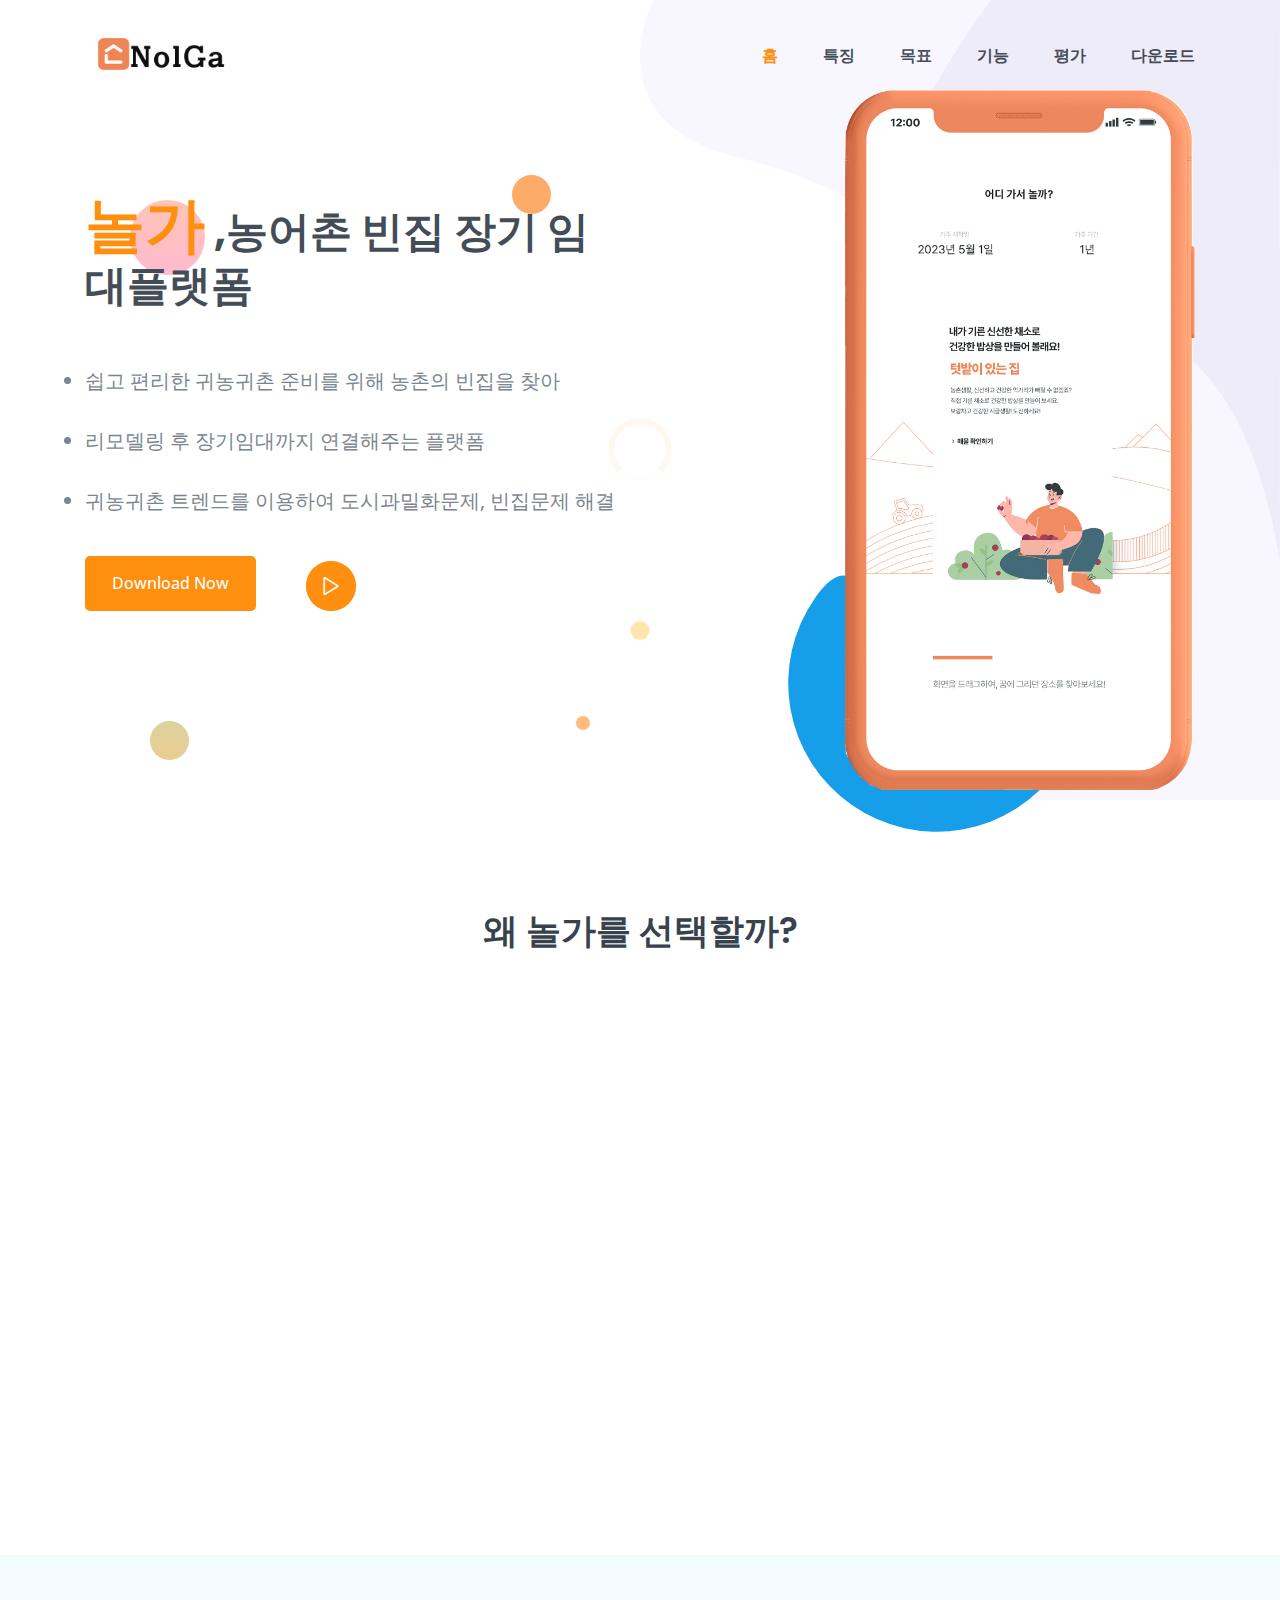
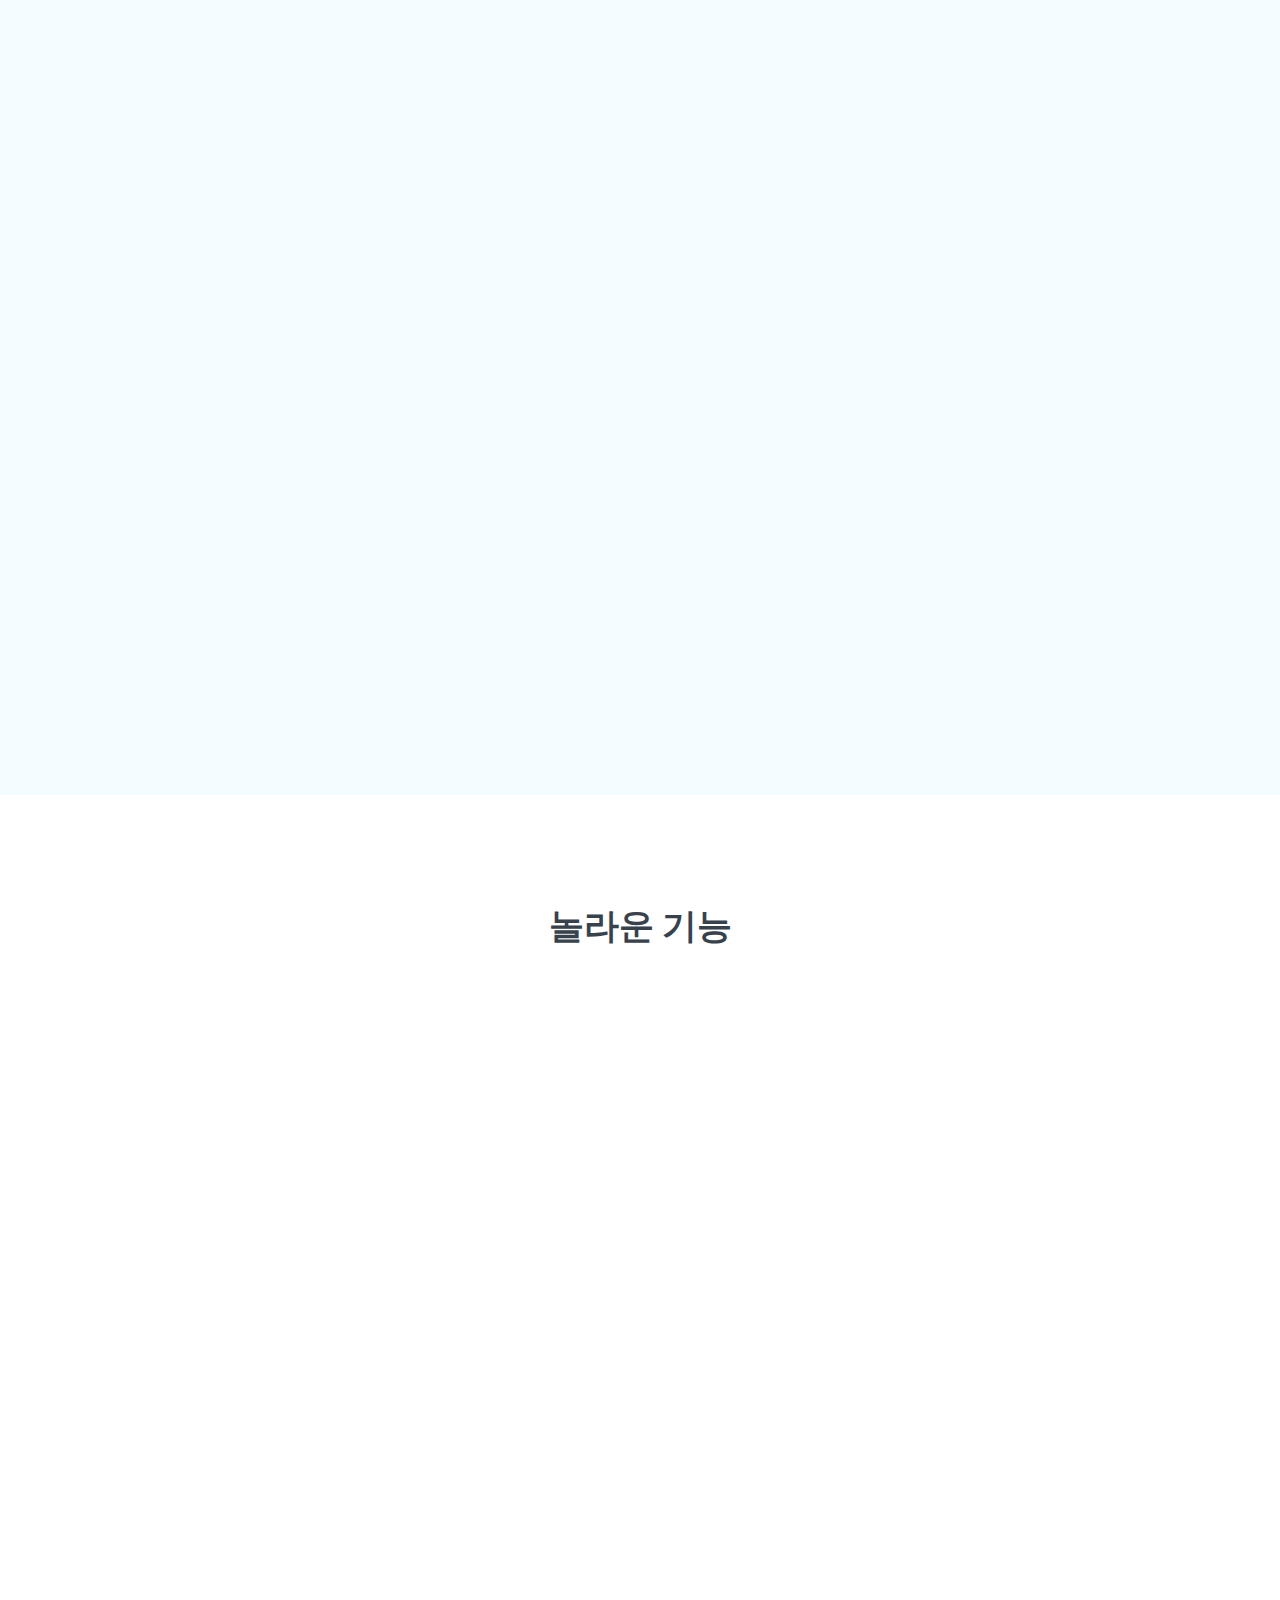
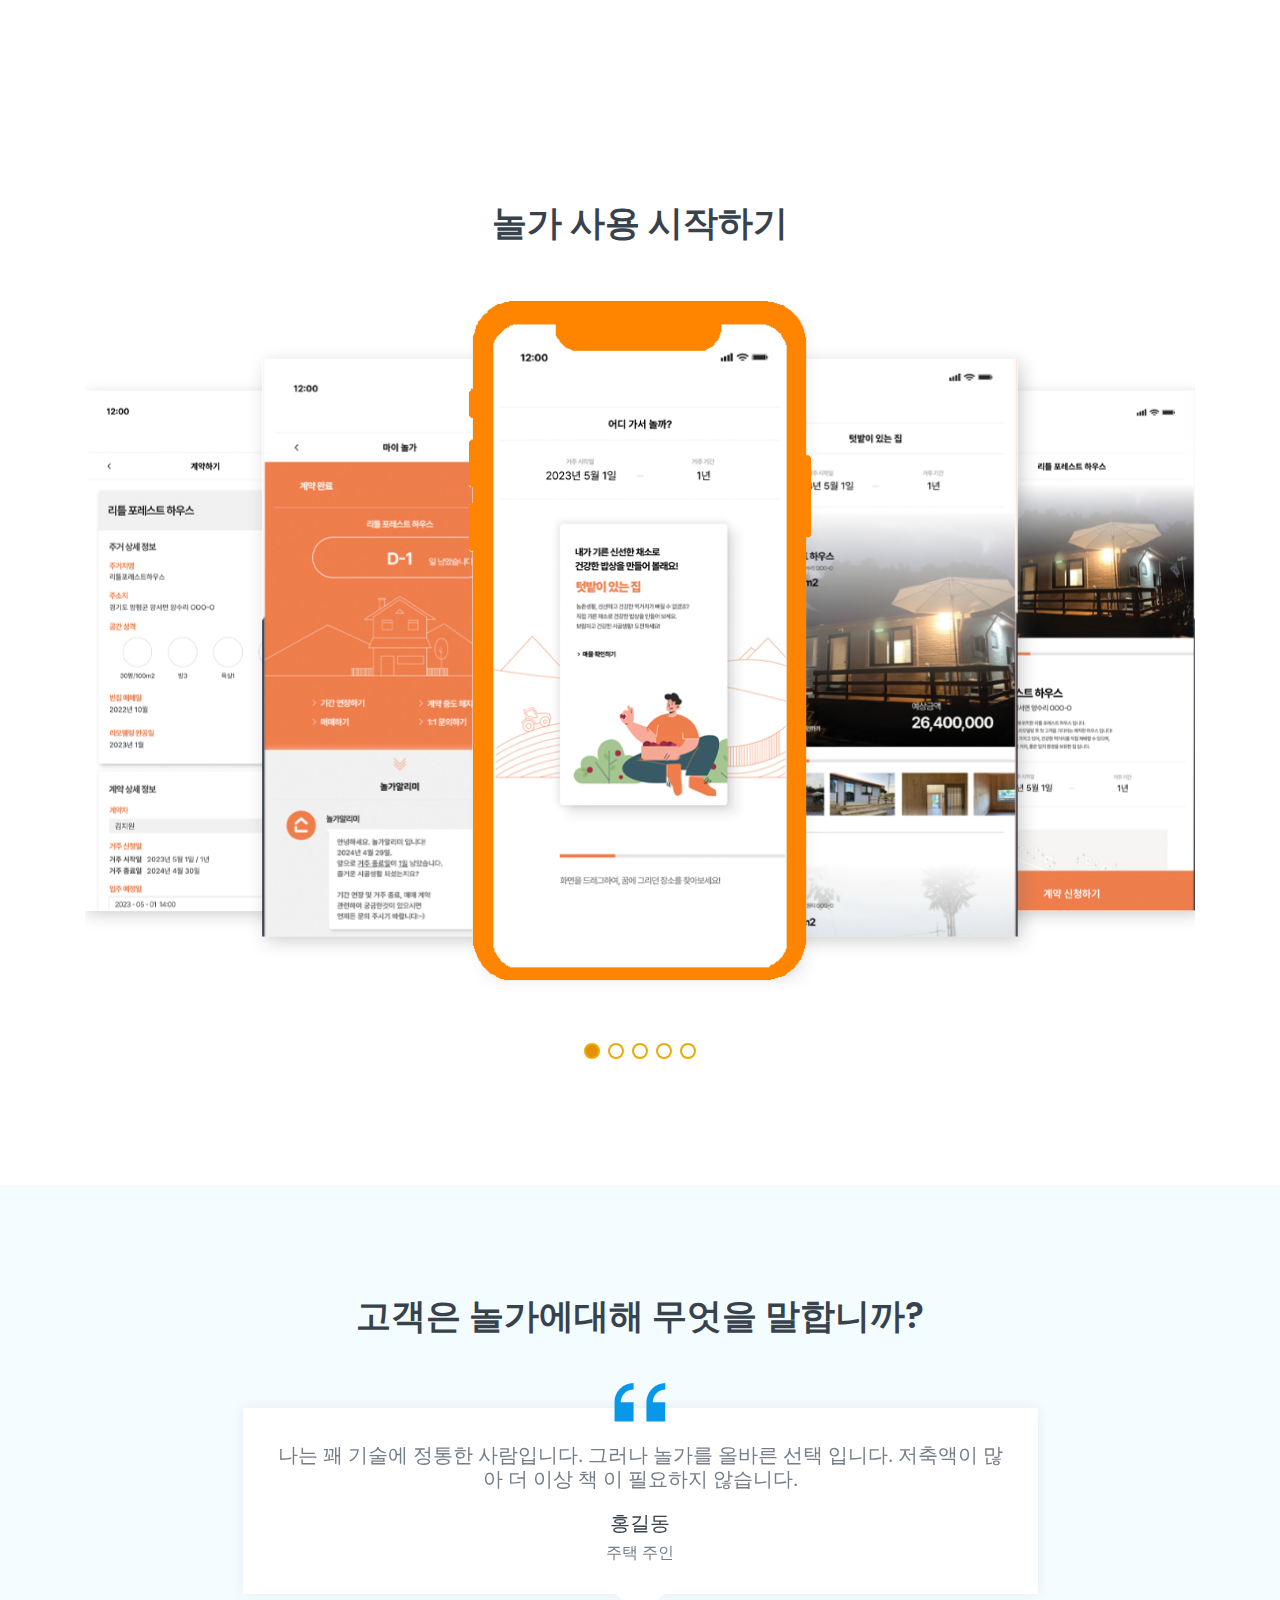
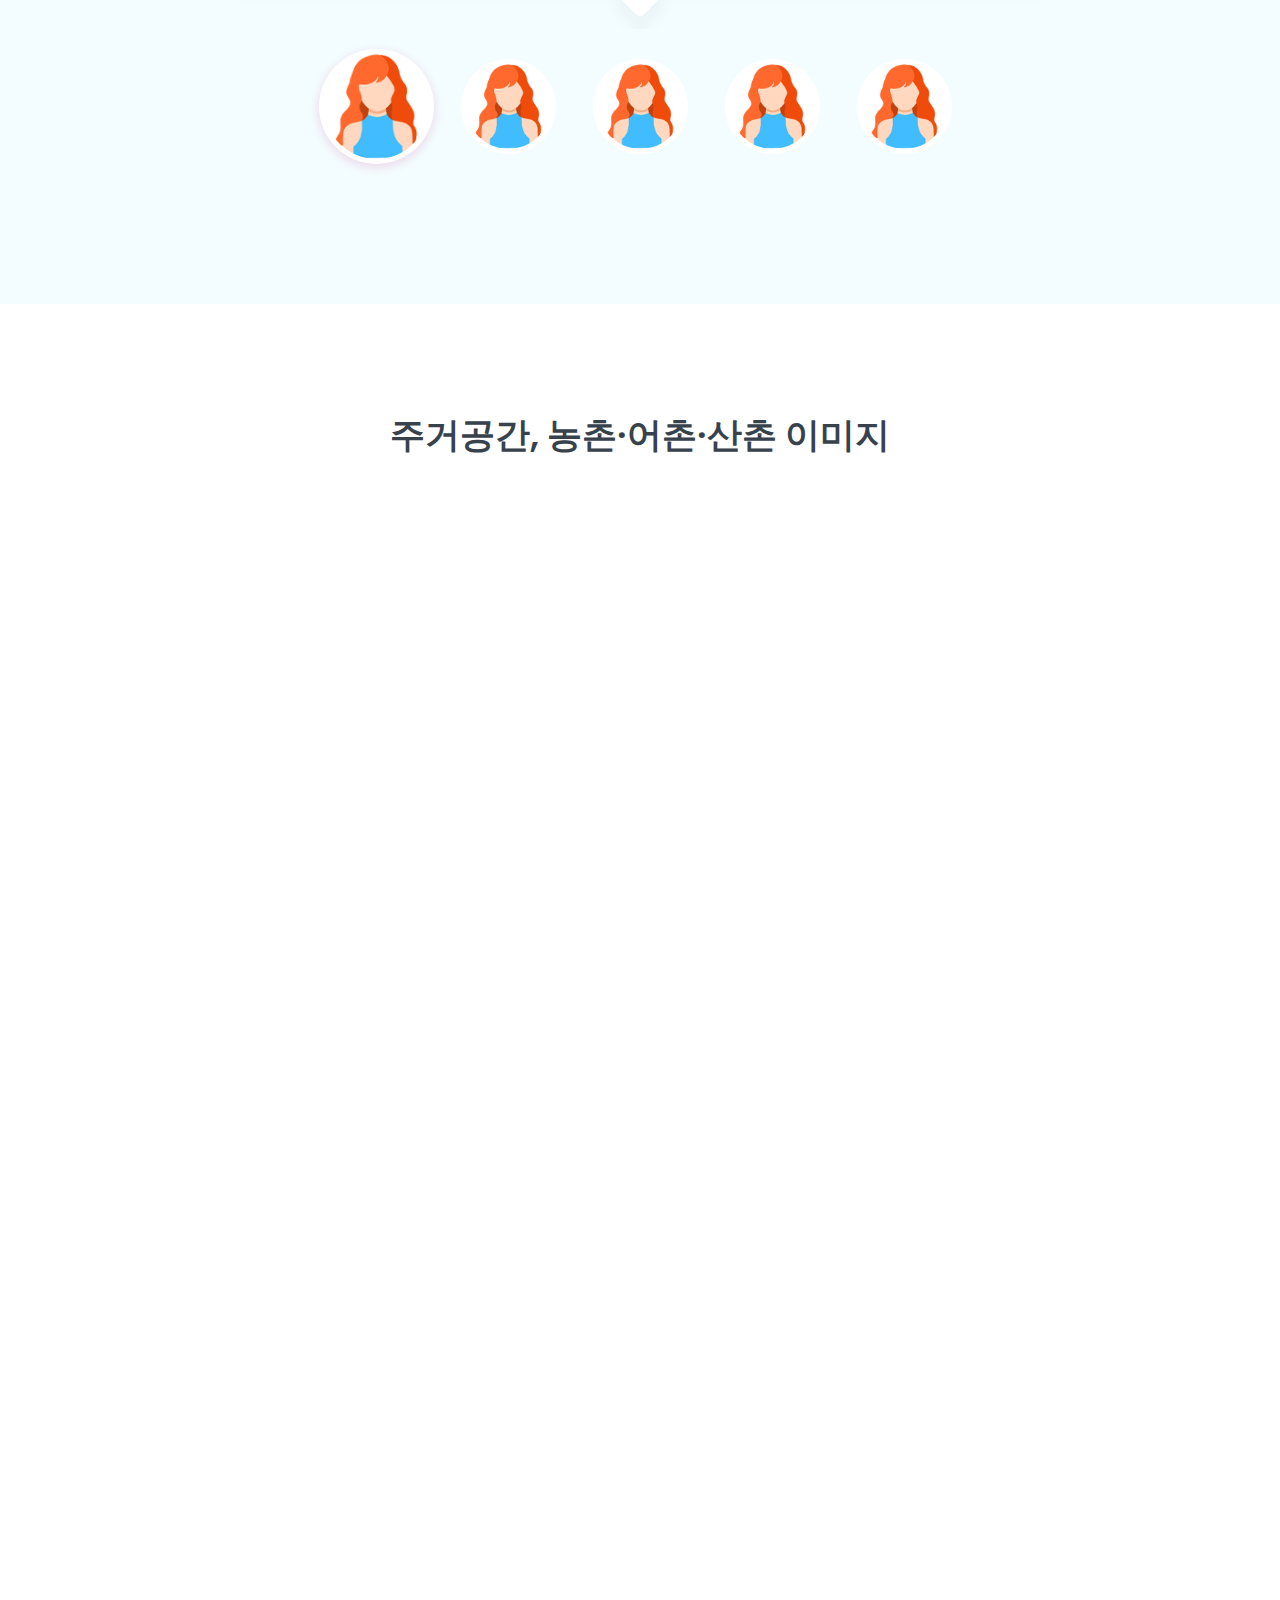
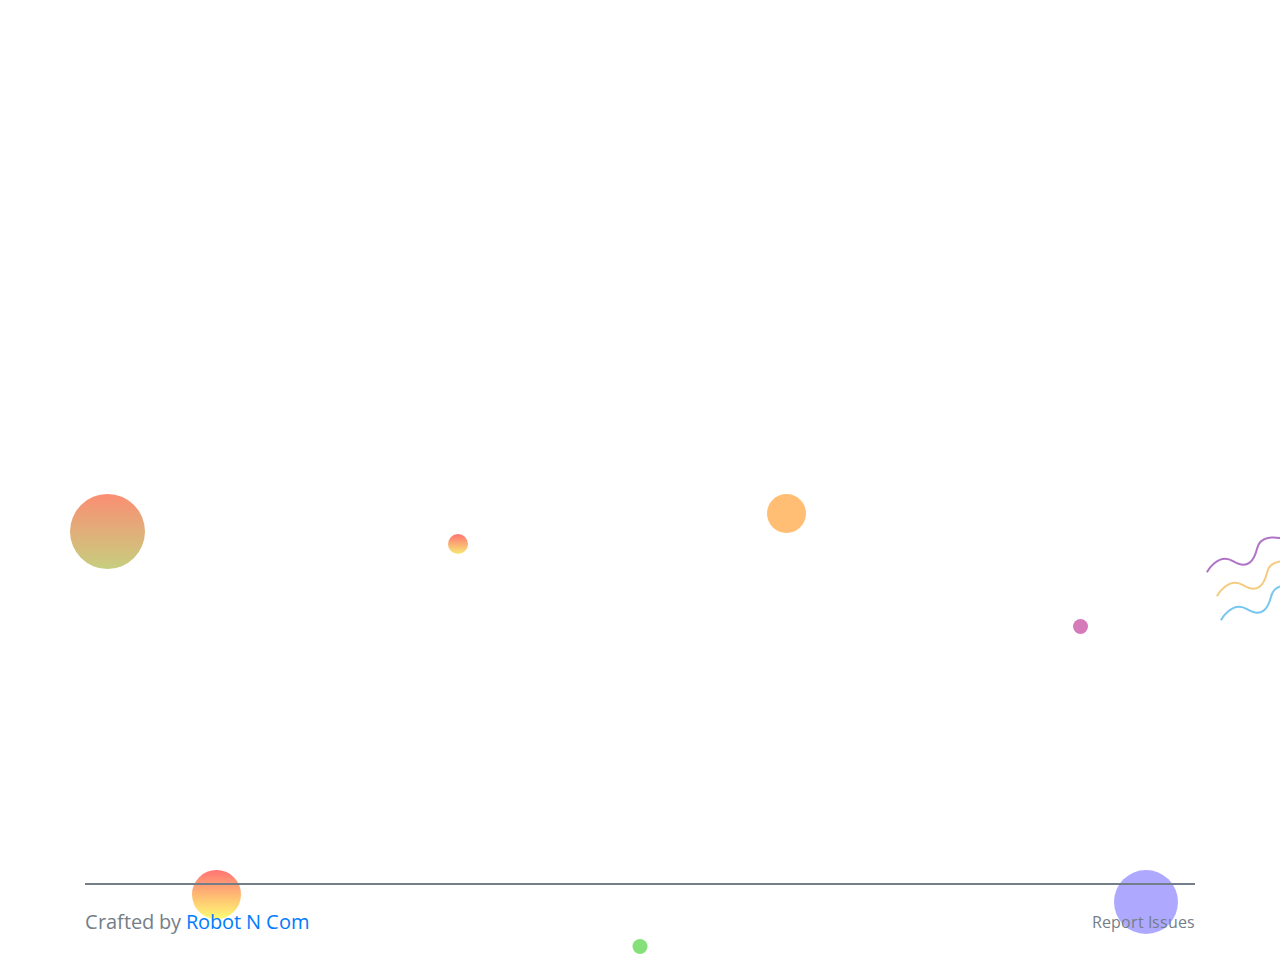
==== index.html @ ed555a13 "commit" ====
<!doctype html>
<html class="no-js" lang="en">

<head>
    <meta charset="utf-8">
    
    <!--====== Title ======-->
    <title>NOLGA</title>
    
    <meta name="description" content="">
    <meta name="viewport" content="width=device-width, initial-scale=1">

    <!--====== Favicon Icon ======-->
    <link rel="shortcut icon" href="assets/images/logo3.png" type="image/png">
        
    <!--====== Animate CSS ======-->
    <link rel="stylesheet" href="assets/css/animate.css">
        
    <!--====== Magnific Popup CSS ======-->
    <link rel="stylesheet" href="assets/css/magnific-popup.css">
        
    <!--====== Slick CSS ======-->
    <link rel="stylesheet" href="assets/css/slick.css">
        
    <!--====== Swiper CSS ======-->
    <link rel="stylesheet" href="assets/css/swiper.min.css">
        
    <!--====== lineicons CSS ======-->
    <link rel="stylesheet" href="assets/css/lineicons.css">
        
    <!--====== Bootstrap CSS ======-->
    <link rel="stylesheet" href="assets/css/bootstrap.min.css">
    
    <!--====== Default CSS ======-->
    <link rel="stylesheet" href="assets/css/default.css">
    
    <!--====== Style CSS ======-->
    <link rel="stylesheet" href="assets/css/style.css">
    
</head>

<body>
    <!--[if IE]>
    <p class="browserupgrade">You are using an <strong>outdated</strong> browser. Please <a href="https://browsehappy.com/">upgrade your browser</a> to improve your experience and security.</p>
  <![endif]-->
    
    <!--====== PRELOADER PART START ======-->

    <div class="preloader">
        <div class="loader">
            <div class="ytp-spinner">
                <div class="ytp-spinner-container">
                    <div class="ytp-spinner-rotator">
                        <div class="ytp-spinner-left">
                            <div class="ytp-spinner-circle"></div>
                        </div>
                        <div class="ytp-spinner-right">
                            <div class="ytp-spinner-circle"></div>
                        </div>
                    </div>
                </div>
            </div>
        </div>
    </div>

    <!--====== PRELOADER PART ENDS ======-->
    
    <!--====== HEADER PART START ======-->

    <header class="header-area">
        <div class="navbar-area">
            <div class="container">
                <div class="row">
                    <div class="col-lg-12">
                        <nav class="navbar navbar-expand-lg">
                            <a class="navbar-brand" href="index.html">
                                <img src="assets/images/logo1.png" alt="Logo">
                            </a>
                            <button class="navbar-toggler" type="button" data-toggle="collapse" data-target="#navbarSupportedContent" aria-controls="navbarSupportedContent" aria-expanded="false" aria-label="Toggle navigation">
                                <span class="toggler-icon"></span>
                                <span class="toggler-icon"></span>
                                <span class="toggler-icon"></span>
                            </button>

                            <div class="collapse navbar-collapse sub-menu-bar" id="navbarSupportedContent">
                                <ul id="nav" class="navbar-nav ml-auto">
                                    <li class="nav-item active">
                                        <a class="page-scroll" href="#home">홈</a>
                                    </li>
                                    <li class="nav-item">
                                        <a class="page-scroll" href="#why">특징</a>
                                    </li>
                                    <li class="nav-item">
                                        <a class="page-scroll" href="#about">목표</a>
                                    </li>
                                    <li class="nav-item">
                                        <a class="page-scroll" href="#features">기능</a>
                                    </li>                
                                    <li class="nav-item">
                                        <a class="page-scroll" href="#testimonial">평가</a>
                                    </li>
                                    <li class="nav-item">
                                        <a class="page-scroll" href="#download">다운로드</a>
                                    </li>
                                </ul>
                            </div> <!-- navbar collapse -->
                        </nav> <!-- navbar -->
                    </div>
                </div> <!-- row -->
            </div> <!-- container -->
        </div> <!-- navbar area -->

        <div id="home" class="header-hero bg_cover d-lg-flex align-items-center">
            
            <div class="shape shape-1"></div>
            <div class="shape shape-2"></div>
            <div class="shape shape-3"></div>
            <div class="shape shape-4"></div>
            <div class="shape shape-5"></div>
            <div class="shape shape-6"></div>
            
            <div class="container">
                <div class="row align-items-center justify-content-center justify-content-lg-between">
                    <div class="col-lg-6 col-md-10">
                        <div class="header-hero-content">
                            <h3 class="header-title wow fadeInLeftBig" data-wow-duration="1.3s" data-wow-delay="0.2s"><span>놀가</span> ,농어촌 빈집 장기 임대플랫폼</h3>
                            <br>
                            <p class="text wow fadeInLeftBig" data-wow-duration="1.3s" data-wow-delay="0.6s">
                                <li class="text wow fadeInLeftBig" data-wow-duration="1.3s" data-wow-delay="0.6s">쉽고 편리한 귀농귀촌 준비를 위해 농촌의 빈집을 찾아</li>
                                <li class="text wow fadeInLeftBig" data-wow-duration="1.3s" data-wow-delay="0.6s">리모델링 후 장기임대까지 연결해주는 플랫폼</li>
                                <li class="text wow fadeInLeftBig" data-wow-duration="1.3s" data-wow-delay="0.6s">귀농귀촌 트렌드를 이용하여 도시과밀화문제, 빈집문제 해결</li>
                            </p>
                            <ul class="d-flex">
                                <li><a href="#download" class="main-btn wow fadeInLeftBig" data-wow-duration="1.3s" data-wow-delay="0.8s">Download Now</a></li>
                                <li><a href="https://www.youtube.com/watch?v=-AwTCcoFh-Y" class="header-video video-popup wow fadeInLeftBig" data-wow-duration="1.3s" data-wow-delay="1.2s"><i class="lni lni-play"></i></a></li>
                            </ul>
                        </div> <!-- header hero content -->
                    </div>
                    <div class="col-lg-4 col-md-6 col-sm-6 col-10">
                        <div class="header-image">
                            <img src="assets/images/header-app1.png" alt="app" class="image wow fadeInRightBig" data-wow-duration="1.3s" data-wow-delay="0.5s">
                            <div class="image-shape wow fadeInRightBig" data-wow-duration="1.3s" data-wow-delay="0.8s">
                                <img src="assets/images/image-shape.svg" alt="shape">
                            </div>
                        </div> <!-- header image -->
                    </div>
                </div> <!-- row -->
            </div> <!-- container -->
            <div class="header-shape-1 d-none d-md-block"></div> <!-- header shape -->
            <div class="header-shape-2">
                <img src="assets/images/header-shape-2.svg" alt="shape">
            </div> <!-- header shape -->
        </div> <!-- header hero -->
    </header>

    <!--====== HEADER PART ENDS ======-->
    
    <!--====== SERVICES PART START ======-->
    
    <section id="why" class="services-area pt-110 pb-120">
        <div class="container">
            <div class="row justify-content-center">
                <div class="col-lg-7">
                    <div class="section-title text-center pb-25">
                        <h3 class="title">왜 놀가를 선택할까?</h3>
                    </div> <!-- section title -->
                </div>
            </div> <!-- row -->
            <div class="row">
                <div class="col-lg-3 col-sm-6">
                    <div class="single-services services-color-1 text-center mt-30 wow fadeInUpBig" data-wow-duration="1.3s" data-wow-delay="0.2s">
                        <div class="services-icon d-flex align-items-center justify-content-center">
                            <i class="lni lni-layers"></i>
                        </div>
                        <div class="services-content">
                            <h4 class="services-title"><a href="#">쉽게 사용</a></h4>
                            <br>
                            <p class="text">앱 인터페이스가 매우 단순하여 쉽고 편리하게 사용할 수 있다.</p>
                            <br><br><br>
                        </div>
                    </div> <!-- single services -->
                </div>
                <div class="col-lg-3 col-sm-6">
                    <div class="single-services services-color-2 text-center mt-30 wow fadeInUpBig" data-wow-duration="1.3s" data-wow-delay="0.4s">
                        <div class="services-icon d-flex align-items-center justify-content-center">
                            <i class="lni lni-layout"></i>
                        </div>
                        <div class="services-content">
                            <h4 class="services-title"><a href="#">클로징 룸 및 서비스</a></h4>
                            <p class="text">객실 요금 마감은 QR 코드와 같은 최신 기능을 지원하여 간단하고 빠르다.</p>
                            <br><br>
                        </div>
                    </div> <!-- single services -->
                </div>
                <div class="col-lg-3 col-sm-6">
                    <div class="single-services services-color-3 text-center mt-30 wow fadeInUpBig" data-wow-duration="1.3s" data-wow-delay="0.6s">
                        <div class="services-icon d-flex align-items-center justify-content-center">
                            <i class="lni lni-bolt"></i>
                        </div>
                        <div class="services-content">
                            <h4 class="services-title"><a href="#">룸서비스 및 유틸리티</a></h4>
                            <p class="text">건물 내 또는 각 방별로 서비스 및 시설을 별도로 관리하다. 한 번만 만들고 유연하게 변경한다.</p>
                            <br>
                        </div>
                    </div> <!-- single services -->
                </div>
                <div class="col-lg-3 col-sm-6">
                    <div class="single-services services-color-4 text-center mt-30 wow fadeInUpBig" data-wow-duration="1.3s" data-wow-delay="0.8s">
                        <div class="services-icon d-flex align-items-center justify-content-center">
                            <i class="lni lni-protection"></i>
                        </div>
                        <div class="services-content">
                            <h4 class="services-title"><a href="#">채팅 - 문제 보고</a></h4>
                            <br>
                            <p class="text">사건 보고 및 문제 해결은 응용 프로그램을 통해 간단하고 빠르게 수행된다. 처리 진행 상황도 지속적으로 업데이트된다.</p>
                        </div>
                    </div> <!-- single services -->
                </div>
            </div> <!-- row -->
        </div> <!-- container -->
    </section>
    
    <!--====== SERVICES PART ENDS ======-->
    
    <!--====== ABOUT PART START ======-->
    
    <section id="about" class="about-area pt-70 pb-120">
        <div class="container">
            <div class="row align-items-center">
                <div class="col-lg-6">
                    <div class="about-image mt-50 wow fadeInLeftBig" data-wow-duration="1.3s" data-wow-delay="0.5s">
                        <div class="about-shape"></div>
                        <img class="app" src="assets/images/about-app1.png" alt="app">
                    </div> <!-- about image -->
                </div>
                <div class="col-lg-6">
                    <div class="about-content mt-50 wow fadeInRightBig" data-wow-duration="1.3s" data-wow-delay="0.5s">
                        <div class="section-title">
                            <h3 class="title">목표 맟 바전</h3>
                            <p class="text">  
                                &nbsp 놀가는 도시의 환경 오염 문제를 해결하는 것 외에도 도시와 시골의 주거 문제를 해결하는 데 
                                도움이고 농촌지역의 임대 집을 관리하고 단순화하는 데 도움이 되는 도구를 제공합니다. 
                                목표는 임대인이 전체 임대 사업을 관리하고 잠재 고객과 연결되도록 돕는 것입니다. 
                                이 도구는 또한 고객이 객실을 보다 쉽게 ​​소통하고 관리할 수 있는 플랫폼을 제공합니다.</p>
                        </div> <!-- section title -->
                    </div> <!-- about content -->
                </div>
            </div> <!-- row -->
        </div> <!-- container -->
    </section>
    
    <!--====== ABOUT PART ENDS ======-->
    
    <!--====== FUETURES PART START ======-->
    
    <section id="features" class="features-area pt-110">
        <div class="container">
            <div class="row justify-content-center">
                <div class="col-lg-7">
                    <div class="section-title text-center pb-25">
                        <h3 class="title">놀라운 기능</h3>             
                    </div> <!-- section title -->
                </div>
            </div> <!-- row -->
            <div class="row justify-content-center">
                <div class="col-lg-6">
                    <div class="features-items">
                        <div class="single-features features-color-1 d-sm-flex mt-30 wow fadeInUpBig" data-wow-duration="1.3s" data-wow-delay="0.2s">
                            <div class="features-icon d-flex justify-content-center align-items-center">
                                <i class="lni lni-laptop-phone"></i>
                            </div>
                            <div class="features-content media-body">
                                <h4 class="features-title">비대면 장기임대 계약</h4>
                                <p class="text">집주인에게 직접 갈 필요 없이 집을 임대하려면 전자 계약서에 서명하기만 하면 된다. 고객 정보는 당사에서 안전하게 보관한다.</p>
                            </div>
                        </div> <!-- single features -->
                        
                        <div class="single-features features-color-2 d-sm-flex mt-30 wow fadeInUpBig" data-wow-duration="1.3s" data-wow-delay="0.4s">
                            <div class="features-icon d-flex justify-content-center align-items-center">
                                <i class="lni lni-car"></i>
                            </div>
                            <div class="features-content media-body">
                                <h4 class="features-title">계약만기 후 매매 혹은 이동</h4>
                                <p class="text">계약 후 기다리지 않고 바로 입주 가능하다.</p>
                            </div>
                        </div> <!-- single features -->
                        
                        <div class="single-features features-color-3 d-sm-flex mt-30 wow fadeInUpBig" data-wow-duration="1.3s" data-wow-delay="0.6s">
                            <div class="features-icon d-flex justify-content-center align-items-center">
                                <i class="lni lni-leaf"></i>
                            </div>
                            <div class="features-content media-body">
                                <h4 class="features-title">농촌거주 및 체험</h4>
                                <p class="text">직접 만든 재료로 농사를 짓고 요리를 하는 등 고객이 해보지 못한 시골 체험을 소개한다.
                                </p>
                            </div>
                        </div> <!-- single features -->
                    </div> <!-- features items -->
                </div>
                <div class="col-lg-6 col-md-6">
                    <div class="features-image wow fadeInRightBig" data-wow-duration="1.3s" data-wow-delay="0.5s">
                        <img class="image" src="assets/images/features-app1.png" alt="App">
                        
                        <div class="features-shape-1"></div>
                        <div class="features-shape-2">
                            <img class="svg" src="assets/images/features-shape-1.svg" alt="">
                        </div>
                    </div> <!-- features image -->
                </div>
            </div> <!-- row -->
        </div> <!-- container -->
    </section>
    
    <!--====== FUETURES PART ENDS ======-->
    
    <!--====== SCREENSHOTS PART START ======-->
    
    <section id="screenshots" class="screenshots-area pt-110 pb-120">
        <div class="container">
            <div class="row justify-content-center">
                <div class="col-lg-7">
                    <div class="section-title text-center pb-45">
                        <h3 class="title">놀가 사용 시작하기</h3>               
                    </div> <!-- section title -->
                </div>
            </div> <!-- row -->
            <div class="row">
                <div class="col-lg-12">
                    <div class="screenshot-slider">
                        <div class="swiper-container">
                            <div class="swiper-wrapper">
                                <div class="swiper-slide">
                                    <div class="slider-image">
                                        <img src="assets/images/screenshot-1.1.png" alt="screenshot">
                                    </div>
                                </div>

                                <div class="swiper-slide">
                                    <div class="slider-image">
                                        <img src="assets/images/screenshot-1.2.png" alt="screenshot">
                                    </div>
                                </div> <!-- swiper slide -->

                                <div class="swiper-slide">
                                    <div class="slider-image">
                                        <img src="assets/images/screenshot-1.4.png" alt="screenshot">
                                    </div>
                                </div> <!-- swiper slide -->

                                <div class="swiper-slide">
                                    <div class="slider-image">
                                        <img src="assets/images/screenshot-1.3.png" alt="screenshot">
                                    </div>
                                </div> <!-- swiper slide -->

                                <div class="swiper-slide">
                                    <div class="slider-image">
                                        <img src="assets/images/screenshot-1.5.png" alt="screenshot">
                                    </div>
                                </div> <!-- swiper slide -->
                            </div> <!-- swiper wrapper -->
                            <!-- Add Pagination -->
                            <div class="swiper-pagination"></div>
                            <div class="screenshot-frame d-none d-sm-block">
                                <img src="assets/images/app-frame2.png" alt="frame">
                            </div> <!-- screenshot frame -->
                        </div> <!-- swiper container -->
                    </div> <!-- screenshot slider -->
                </div>
            </div> <!-- row -->
        </div> <!-- container -->
    </section>
    
    <!--====== SCREENSHOTS PART ENDS ======-->
    
    <!--====== TESTIMONIAL PART START ======-->
    
    <section id="testimonial" class="testimonial-area pt-110 pb-120">
        <div class="container">
            <div class="row justify-content-center">
                <div class="col-lg-7">
                    <div class="section-title text-center pb-45">
                        <h3 class="title">고객은 놀가에대해 무엇을 말합니까?</h3>    
                    </div> <!-- section title -->
                </div>
            </div> <!-- row -->
            <div class="row justify-content-center">
                <div class="col-lg-9">
                    <div class="testimonial-wrapper">
                        <div class="testimonial-content">
                            <div class="single-testimonial-content text-center">
                                <div class="testimonial-quote">
                                    <img class="svg" src="assets/images/icon-quote.svg" alt="quote">
                                </div>
                                <div class="testimonial-text">
                                    <p class="text"> 나는 꽤 기술에 정통한 사람입니다. 그러나 놀가를 올바른 선택 입니다. 저축액이 많아 더 이상 책 이 필요하지 않습니다.</p>
                                    <h4 class="holder-name">홍길동</h4>
                                    <span class="sub-title">주택 주인</span>
                                </div>
                            </div> <!-- single testimonial content -->
                            
                            <div class="single-testimonial-content text-center">
                                <div class="testimonial-quote">
                                    <img class="svg" src="assets/images/icon-quote.svg" alt="quote">
                                </div>
                                <div class="testimonial-text">
                                    <p class="text">놀가는 저를 많이 지원합니 다. 방을 빌리는 것은 정말 간단하 고 모든 것이 변합니다. 4.0의 시대 입니다. 응용 프로그램에 더 많은 기능이 추가되기를 바랍니다.</p>
                                    <h4 class="holder-name">강해찬</h4>
                                    <span class="sub-title">프로그래머</span>
                                </div>
                            </div> <!-- single testimonial content -->
                            
                            <div class="single-testimonial-content text-center">
                                <div class="testimonial-quote">
                                    <img class="svg" src="assets/images/icon-quote.svg" alt="quote">
                                </div>
                                <div class="testimonial-text">
                                    <p class="text">집주인과의 의사 소통은 훨씬 간단 합니다. 모든게 자동으로 렌트 하우 스도 관리할 수 있어요.</p>
                                    <h4 class="holder-name">김인철</h4>
                                    <span class="sub-title">회사 대표</span>
                                </div>
                            </div> <!-- single testimonial content -->
                            
                            <div class="single-testimonial-content text-center">
                                <div class="testimonial-quote">
                                    <img class="svg" src="assets/images/icon-quote.svg" alt="quote">
                                </div>
                                <div class="testimonial-text">
                                    <p class="text">이전 에는 액세스 하기 어려웠던 모든 것 이 투명 합니다. 내 가 빌린 방 관리 는 아주 잘 했다. 앱 은 꽤 좋습니다.</p>
                                    <h4 class="holder-name">홍길동</h4>
                                    <span class="sub-title">디자인</span>
                                </div>
                            </div> <!-- single testimonial content -->
                            
                            <div class="single-testimonial-content text-center">
                                <div class="testimonial-quote">
                                    <img class="svg" src="assets/images/icon-quote.svg" alt="quote">
                                </div>
                                <div class="testimonial-text">
                                    <p class="text">처음 에는 부기 에서 전환 하는 것 을 주저 했지만 앱 을 사용 해 본 후 확신 이 생겼습니다.</p>
                                    <h4 class="holder-name">홍길동</h4>
                                    <span class="sub-title">주택 주인</span>
                                </div>
                            </div> <!-- single testimonial content -->
                            
                        </div> <!-- testimonial content -->
                        
                        <div class="testimonial-author">
                            <div class="single-testimonial-author">
                                <img src="assets/images/author-1.png" alt="author">
                            </div> <!-- single testimonial author -->
                            <div class="single-testimonial-author">
                                <img src="assets/images/author-1.png" alt="author">
                            </div> <!-- single testimonial author -->
                            <div class="single-testimonial-author">
                                <img src="assets/images/author-1.png" alt="author">
                            </div> <!-- single testimonial author -->
                            <div class="single-testimonial-author">
                                <img src="assets/images/author-1.png" alt="author">
                            </div> <!-- single testimonial author -->
                            <div class="single-testimonial-author">
                                <img src="assets/images/author-1.png" alt="author">
                            </div> <!-- single testimonial author -->     
                        </div> <!-- testimonial author -->
                    </div> <!-- testimonial wrapper -->
                </div>
            </div> <!-- row -->
        </div> <!-- container -->
    </section>
    
    <!--====== TESTIMONIAL PART ENDS ======-->
    
    <!--====== PRICING PART START ======-->
    
    <section id="pricing" class="pricing-area pt-110">
        <div class="container">
            <div class="row justify-content-center">
                <div class="col-lg-7">
                    <div class="section-title text-center pb-30">
                        <h3 class="title">주거공간, 농촌·어촌·산촌 이미지</h3>          
                    </div> <!-- section title -->
                </div>
            </div> <!-- row -->
            <div class="row justify-content-center">
                <div class="col-lg-4 col-md-7 col-sm-9">
                    <div class="single-pricing text-center mt-30 wow fadeIn" data-wow-duration="1.3s" data-wow-delay="0.2s">
                        <div class="pricing-title">
                        </div>
                        <div class="pricing-price">
                        </div>
                        <div class="pricing-list">  
                        </div>
                        <div class="pricing-btn">
                                <img src="assets/images/anh1.1.png" alt="author">
                        </div>
                    </div> <!-- single pricing -->
                </div>
                <div class="col-lg-4 col-md-7 col-sm-9">
                    <div class="single-pricing text-center mt-30 wow fadeIn" data-wow-duration="1.3s" data-wow-delay="0.2s">
                        <div class="pricing-title">
                        </div>
                        <div class="pricing-price">
                        </div>
                        <div class="pricing-list">  
                        </div>
                        <div class="pricing-btn">
                                <img src="assets/images/anh1.2.png" alt="author">
                        </div>
                    </div> <!-- single pricing -->
                </div><div class="col-lg-4 col-md-7 col-sm-9">
                    <div class="single-pricing text-center mt-30 wow fadeIn" data-wow-duration="1.3s" data-wow-delay="0.2s">
                        <div class="pricing-title">
                        </div>
                        <div class="pricing-price">
                        </div>
                        <div class="pricing-list">  
                        </div>
                        <div class="pricing-btn">
                                <img src="assets/images/anh1.3.png" alt="author">
                        </div>
                    </div> <!-- single pricing -->
                </div>
                <div class="col-lg-4 col-md-7 col-sm-9">
                    <div class="single-pricing text-center mt-30 wow fadeIn" data-wow-duration="1.3s" data-wow-delay="0.2s">
                        <div class="pricing-title">
                        </div>
                        <div class="pricing-price">
                        </div>
                        <div class="pricing-list">  
                        </div>
                        <div class="pricing-btn">
                                <img src="assets/images/anh1.4.png" alt="author">
                        </div>
                    </div> <!-- single pricing -->
                </div><div class="col-lg-4 col-md-7 col-sm-9">
                    <div class="single-pricing text-center mt-30 wow fadeIn" data-wow-duration="1.3s" data-wow-delay="0.2s">
                        <div class="pricing-title">
                        </div>
                        <div class="pricing-price">
                        </div>
                        <div class="pricing-list">  
                        </div>
                        <div class="pricing-btn">
                                <img src="assets/images/anh1.5.png" alt="author">
                        </div>
                    </div> <!-- single pricing -->
                </div><div class="col-lg-4 col-md-7 col-sm-9">
                    <div class="single-pricing text-center mt-30 wow fadeIn" data-wow-duration="1.3s" data-wow-delay="0.2s">
                        <div class="pricing-title">
                        </div>
                        <div class="pricing-price">
                        </div>
                        <div class="pricing-list">  
                        </div>
                        <div class="pricing-btn">
                                <img src="assets/images/anh1.6.png" alt="author">
                        </div>
                    </div> <!-- single pricing -->
                </div>
            </div> <!-- row -->
        </div> <!-- container -->
    </section>
    
    <!--====== PRICING PART ENDS ======-->
    
    <!--====== DOWNLOAD PART START ======-->
    
    <section id="download" class="download-area pt-70 pb-40">
        <div class="container">
            <div class="row justify-content-center align-items-center">
                <div class="col-lg-6 col-md-9">
                    <div class="download-image mt-50 wow fadeInRightBig" data-wow-duration="1.3s" data-wow-delay="0.2s">
                        <img class="image" src="assets/images/download-app1.png" alt="download">
                        
                        <div class="download-shape-1"></div>
                        <div class="download-shape-2">
                            <img class="svg" src="assets/images/download-shape.svg" alt="shape">
                        </div>
                    </div> <!-- download image -->
                </div>
                <div class="col-lg-6">
                    <div class="download-content mt-45 wow fadeInLeftBig" data-wow-duration="1.3s" data-wow-delay="0.5s">
                        <h3 class="download-title">체험할 준비가 되셨나요?</h3>
                        <p class="text">지금 놀가를 무료로 다운로드하여 사용하세요.</p>
                        <ul>
                            <li><a class="app-store" href="#"><img src="assets/images/app-store.png" alt="store"></a></li>
                            <li><a class="play-store" href="#"><img src="assets/images/play-store.png" alt="store"></a></li>
                        </ul>
                    </div> <!-- download image -->
                </div>
            </div> <!-- row -->
        </div> <!-- container -->
    </section>
    
    <!--====== DOWNLOAD PART ENDS ======-->
    
    <!--====== PART START ======-->
    
    <footer id="footer" class="footer-area">
        
        <div class="footer-shape shape-1"></div>
        <div class="footer-shape shape-2"></div>
        <div class="footer-shape shape-3"></div>
        <div class="footer-shape shape-4"></div>
        <div class="footer-shape shape-5"></div>
        <div class="footer-shape shape-6"></div>
        <div class="footer-shape shape-7"></div>
        <div class="footer-shape shape-8">
            <img class="svg" src="assets/images/footer-shape.svg" alt="Shape">
        </div>
        
        <div class="footer-widget pt-30 pb-80">
            <div class="container">
                <div class="row">
                    <div class="col-lg-4 col-md-6">
                        <div class="footer-about mt-50 wow fadeIn" data-wow-duration="1.3s" data-wow-delay="0.2s">
                            <a class="logo" href="#" >
                                <img src="assets/images/logo1.png" alt="Logo">
                            </a>
                            <p class="text">우리는 항상 고객에게 최고의 제품을 제공 하는 것을 목표로 하다.</p>
                            <ul class="social">
                                <li><a href="#"><i class="lni lni-facebook"></i></a></li>
                                <li><a href="#"><i class="lni lni-twitter"></i></a></li>
                                <li><a href="#"><i class="lni lni-instagram"></i></a></li>
                                <li><a href="#"><i class="lni lni-linkedin"></i></a></li>
                            </ul>
                        </div> <!-- footer about -->
                    </div> 
                    <div class="col-lg-5 col-md-6">
                        <div class="footer-link d-flex flex-wrap">
                            <div class="footer-link-wrapper mt-45 wow fadeIn" data-wow-duration="1.3s" data-wow-delay="0.4s">
                                <div class="footer-title">
                                    <h4 class="title">Quick Links</h4>
                                </div>
                                <ul class="link">
                                    <li><a class="" href="#">홈</a></li>
                                    <li><a class="" href="#why">특징</a></li>
                                    <li><a class="" href="#about">목표</a></li>
                                    <li><a class="" href="#features">기능</a></li>
                                    <li><a class="" href="#testimonial">평가</a></li>
                                </ul>
                            </div> <!-- footer link wrapper -->
                            
                            <div class="footer-link-wrapper mt-45 wow fadeIn" data-wow-duration="1.3s" data-wow-delay="0.6s">
                                
                            </div> <!-- footer link wrapper -->
                        </div> <!-- footer link -->
                    </div>
                    <div class="col-lg-3 col-md-6">
                        <div class="footer-contact mt-45 wow fadeIn" data-wow-duration="1.3s" data-wow-delay="0.8s">
                            <div class="footer-title">
                                <h4 class="title">Quick Link</h4>
                            </div>
                            <ul class="contact-list">
                                <li>
                                    <div class="contact-info d-flex">
                                        <div class="info-content media-body">
                                            <p class="text"><i class="lni lni-phone"></i>+82 897-86-00790</p>
                                        </div>
                                    </div> <!-- contact info -->
                                </li>
                                <li>
                                    <div class="contact-info d-flex">
                                        <div class="info-content media-body">
                                            <p class="text"><a href="#"><i class="lni lni-envelope"></i>0177248662@hanmail.net</a></p>
                                        </div>
                                    </div> <!-- contact info -->
                                </li>
                                <li>
                                    <div class="contact-info d-flex">
                                        <div class="info-content media-body">
                                            <p class="text"><a href="https://www.robotncom.com/"><i class="lni lni-world"></i> www.robotncom.com</a></p>
                                        </div>
                                    </div> <!-- contact info -->
                                </li>
                                <li>
                                    <div class="contact-info d-flex">
                                        <div class="info-content media-body">
                                            <p class="text"><i class="lni lni-map"></i> 서울특별시 관진구 능동로 3나길</p>
                                        </div>
                                    </div> <!-- contact info -->
                                </li>
                            </ul> <!-- contact list -->
                        </div> <!-- footer contact -->
                    </div>
                </div> <!-- row -->
            </div> <!-- container -->
        </div> <!-- footer widget -->
        
        <div class="footer-copyright">
            <div class="container">
                <div class="row">
                    <div class="col-lg-12">
                        <div class="copyright d-sm-flex justify-content-between">
                            <div class="copyright-text text-center">
                                <p class="text">Crafted by <a rel="nofollow" href="https://www.robotncom.com/">Robot N Com</a></p>
                            </div> <!-- copyright text -->
                            
                            <div class="copyright-privacy text-center">
                                <a href="#">Report Issues</a>
                            </div> <!-- copyright privacy -->
                        </div> <!-- copyright -->
                    </div>
                </div> <!-- row -->
            </div> <!-- container -->
        </div> <!-- footer copyright -->
    </footer>
    
    <!--====== PART ENDS ======-->
    
    <!--====== BACK TOP TOP PART START ======-->

    <a href="#" class="back-to-top"><i class="lni lni-chevron-up"></i></a>

    <!--====== BACK TOP TOP PART ENDS ======-->
    
    <!--====== PART START ======-->
    
<!--
    <section class="">
        <div class="container">
            <div class="row">
                <div class="col-lg-"></div> 
            </div>
        </div>
    </section>
-->
    
    <!--====== PART ENDS ======-->
    




    <!--====== Jquery js ======-->
    <script src="assets/js/vendor/jquery-1.12.4.min.js"></script>
    <script src="assets/js/vendor/modernizr-3.7.1.min.js"></script>
    
    <!--====== Bootstrap js ======-->
    <script src="assets/js/popper.min.js"></script>
    <script src="assets/js/bootstrap.min.js"></script>
    
    <!--====== Slick js ======-->
    <script src="assets/js/slick.min.js"></script>
    
    <!--====== Magnific Popup js ======-->
    <script src="assets/js/jquery.magnific-popup.min.js"></script>
    
    <!--====== WOW js ======-->
    <script src="assets/js/wow.min.js"></script>
    
    <!--====== Swiper js ======-->
    <script src="assets/js/swiper.min.js"></script>
    
    <!--====== Scrolling Nav js ======-->
    <script src="assets/js/jquery.easing.min.js"></script>
    <script src="assets/js/scrolling-nav.js"></script>
    
    <!--====== Main js ======-->
    <script src="assets/js/main.js"></script>
    
</body>

</html>
---- assets/css/default.css ----
/* Deafult Margin & Padding */
/*-- Margin Top --*/
.mt-5 {
	margin-top: 5px;
}
.mt-10 {
	margin-top: 10px;
}
.mt-15 {
	margin-top: 15px;
}
.mt-20 {
	margin-top: 20px;
}
.mt-25 {
	margin-top: 25px;
}
.mt-30 {
	margin-top: 30px;
}
.mt-35 {
	margin-top: 35px;
}
.mt-40 {
	margin-top: 40px;
}
.mt-45 {
	margin-top: 45px;
}
.mt-50 {
	margin-top: 50px;
}
.mt-55 {
	margin-top: 55px;
}
.mt-60 {
	margin-top: 60px;
}
.mt-65 {
	margin-top: 65px;
}
.mt-70 {
	margin-top: 70px;
}
.mt-75 {
	margin-top: 75px;
}
.mt-80 {
	margin-top: 80px;
}
.mt-85 {
	margin-top: 85px;
}
.mt-90 {
	margin-top: 90px;
}
.mt-95 {
	margin-top: 95px;
}
.mt-100 {
	margin-top: 100px;
}
.mt-105 {
	margin-top: 105px;
}
.mt-110 {
	margin-top: 110px;
}
.mt-115 {
	margin-top: 115px;
}
.mt-120 {
	margin-top: 120px;
}
.mt-125 {
	margin-top: 125px;
}
.mt-130 {
	margin-top: 130px;
}
.mt-135 {
	margin-top: 135px;
}
.mt-140 {
	margin-top: 140px;
}
.mt-145 {
	margin-top: 145px;
}
.mt-150 {
	margin-top: 150px;
}
.mt-155 {
	margin-top: 155px;
}
.mt-160 {
	margin-top: 160px;
}
.mt-165 {
	margin-top: 165px;
}
.mt-170 {
	margin-top: 170px;
}
.mt-175 {
	margin-top: 175px;
}
.mt-180 {
	margin-top: 180px;
}
.mt-185 {
	margin-top: 185px;
}
.mt-190 {
	margin-top: 190px;
}
.mt-195 {
	margin-top: 195px;
}
.mt-200 {
	margin-top: 200px;
}
/*-- Margin Bottom --*/

.mb-5 {
	margin-bottom: 5px;
}
.mb-10 {
	margin-bottom: 10px;
}
.mb-15 {
	margin-bottom: 15px;
}
.mb-20 {
	margin-bottom: 20px;
}
.mb-25 {
	margin-bottom: 25px;
}
.mb-30 {
	margin-bottom: 30px;
}
.mb-35 {
	margin-bottom: 35px;
}
.mb-40 {
	margin-bottom: 40px;
}
.mb-45 {
	margin-bottom: 45px;
}
.mb-50 {
	margin-bottom: 50px;
}
.mb-55 {
	margin-bottom: 55px;
}
.mb-60 {
	margin-bottom: 60px;
}
.mb-65 {
	margin-bottom: 65px;
}
.mb-70 {
	margin-bottom: 70px;
}
.mb-75 {
	margin-bottom: 75px;
}
.mb-80 {
	margin-bottom: 80px;
}
.mb-85 {
	margin-bottom: 85px;
}
.mb-90 {
	margin-bottom: 90px;
}
.mb-95 {
	margin-bottom: 95px;
}
.mb-100 {
	margin-bottom: 100px;
}
.mb-105 {
	margin-bottom: 105px;
}
.mb-110 {
	margin-bottom: 110px;
}
.mb-115 {
	margin-bottom: 115px;
}
.mb-120 {
	margin-bottom: 120px;
}
.mb-125 {
	margin-bottom: 125px;
}
.mb-130 {
	margin-bottom: 130px;
}
.mb-135 {
	margin-bottom: 135px;
}
.mb-140 {
	margin-bottom: 140px;
}
.mb-145 {
	margin-bottom: 145px;
}
.mb-150 {
	margin-bottom: 150px;
}
.mb-155 {
	margin-bottom: 155px;
}
.mb-160 {
	margin-bottom: 160px;
}
.mb-165 {
	margin-bottom: 165px;
}
.mb-170 {
	margin-bottom: 170px;
}
.mb-175 {
	margin-bottom: 175px;
}
.mb-180 {
	margin-bottom: 180px;
}
.mb-185 {
	margin-bottom: 185px;
}
.mb-190 {
	margin-bottom: 190px;
}
.mb-195 {
	margin-bottom: 195px;
}
.mb-200 {
	margin-bottom: 200px;
}
/*-- margin left --*/
.ml-5 {
	margin-left: 5px;
}
.ml-10 {
	margin-left: 10px;
}
.ml-15 {
	margin-left: 15px;
}
.ml-20 {
	margin-left: 20px;
}
.ml-25 {
	margin-left: 25px;
}
.ml-30 {
	margin-left: 30px;
}
.ml-35 {
	margin-left: 35px;
}
.ml-40 {
	margin-left: 40px;
}
.ml-45 {
	margin-left: 45px;
}
.ml-50 {
	margin-left: 50px;
}
.ml-55 {
	margin-left: 55px;
}
.ml-60 {
	margin-left: 60px;
}
.ml-65 {
	margin-left: 65px;
}
.ml-70 {
	margin-left: 70px;
}
.ml-75 {
	margin-left: 75px;
}
.ml-80 {
	margin-left: 80px;
}
.ml-85 {
	margin-left: 85px;
}
.ml-90 {
	margin-left: 90px;
}
.ml-95 {
	margin-left: 95px;
}
.ml-100 {
	margin-left: 100px;
}
.ml-105 {
	margin-left: 105px;
}
.ml-110 {
	margin-left: 110px;
}
.ml-115 {
	margin-left: 115px;
}
.ml-120 {
	margin-left: 120px;
}
.ml-125 {
	margin-left: 125px;
}
.ml-130 {
	margin-left: 130px;
}
.ml-135 {
	margin-left: 135px;
}
.ml-140 {
	margin-left: 140px;
}
.ml-145 {
	margin-left: 145px;
}
.ml-150 {
	margin-left: 150px;
}
.ml-155 {
	margin-left: 155px;
}
.ml-160 {
	margin-left: 160px;
}
.ml-165 {
	margin-left: 165px;
}
.ml-170 {
	margin-left: 170px;
}
.ml-175 {
	margin-left: 175px;
}
.ml-180 {
	margin-left: 180px;
}
.ml-185 {
	margin-left: 185px;
}
.ml-190 {
	margin-left: 190px;
}
.ml-195 {
	margin-left: 195px;
}
.ml-200 {
	margin-left: 200px;
}
/*-- margin right --*/
.mr-5 {
	margin-right: 5px;
}
.mr-10 {
	margin-right: 10px;
}
.mr-15 {
	margin-right: 15px;
}
.mr-20 {
	margin-right: 20px;
}
.mr-25 {
	margin-right: 25px;
}
.mr-30 {
	margin-right: 30px;
}
.mr-35 {
	margin-right: 35px;
}
.mr-40 {
	margin-right: 40px;
}
.mr-45 {
	margin-right: 45px;
}
.mr-50 {
	margin-right: 50px;
}
.mr-55 {
	margin-right: 55px;
}
.mr-60 {
	margin-right: 60px;
}
.mr-65 {
	margin-right: 65px;
}
.mr-70 {
	margin-right: 70px;
}
.mr-75 {
	margin-right: 75px;
}
.mr-80 {
	margin-right: 80px;
}
.mr-85 {
	margin-right: 85px;
}
.mr-90 {
	margin-right: 90px;
}
.mr-95 {
	margin-right: 95px;
}
.mr-100 {
	margin-right: 100px;
}
.mr-105 {
	margin-right: 105px;
}
.mr-110 {
	margin-right: 110px;
}
.mr-115 {
	margin-right: 115px;
}
.mr-120 {
	margin-right: 120px;
}
.mr-125 {
	margin-right: 125px;
}
.mr-130 {
	margin-right: 130px;
}
.mr-135 {
	margin-right: 135px;
}
.mr-140 {
	margin-right: 140px;
}
.mr-145 {
	margin-right: 145px;
}
.mr-150 {
	margin-right: 150px;
}
.mr-155 {
	margin-right: 155px;
}
.mr-160 {
	margin-right: 160px;
}
.mr-165 {
	margin-right: 165px;
}
.mr-170 {
	margin-right: 170px;
}
.mr-175 {
	margin-right: 175px;
}
.mr-180 {
	margin-right: 180px;
}
.mr-185 {
	margin-right: 185px;
}
.mr-190 {
	margin-right: 190px;
}
.mr-195 {
	margin-right: 195px;
}
.mr-200 {
	margin-right: 200px;
}


/*-- Padding Top --*/

.pt-5 {
	padding-top: 5px;
}
.pt-10 {
	padding-top: 10px;
}
.pt-15 {
	padding-top: 15px;
}
.pt-20 {
	padding-top: 20px;
}
.pt-25 {
	padding-top: 25px;
}
.pt-30 {
	padding-top: 30px;
}
.pt-35 {
	padding-top: 35px;
}
.pt-40 {
	padding-top: 40px;
}
.pt-45 {
	padding-top: 45px;
}
.pt-50 {
	padding-top: 50px;
}
.pt-55 {
	padding-top: 55px;
}
.pt-60 {
	padding-top: 60px;
}
.pt-65 {
	padding-top: 65px;
}
.pt-70 {
	padding-top: 70px;
}
.pt-75 {
	padding-top: 75px;
}
.pt-80 {
	padding-top: 80px;
}
.pt-85 {
	padding-top: 85px;
}
.pt-90 {
	padding-top: 90px;
}
.pt-95 {
	padding-top: 95px;
}
.pt-100 {
	padding-top: 100px;
}
.pt-105 {
	padding-top: 105px;
}
.pt-110 {
	padding-top: 110px;
}
.pt-115 {
	padding-top: 115px;
}
.pt-120 {
	padding-top: 120px;
}
.pt-125 {
	padding-top: 125px;
}
.pt-130 {
	padding-top: 130px;
}
.pt-135 {
	padding-top: 135px;
}
.pt-140 {
	padding-top: 140px;
}
.pt-145 {
	padding-top: 145px;
}
.pt-150 {
	padding-top: 150px;
}
.pt-155 {
	padding-top: 155px;
}
.pt-160 {
	padding-top: 160px;
}
.pt-165 {
	padding-top: 165px;
}
.pt-170 {
	padding-top: 170px;
}
.pt-175 {
	padding-top: 175px;
}
.pt-180 {
	padding-top: 180px;
}
.pt-185 {
	padding-top: 185px;
}
.pt-190 {
	padding-top: 190px;
}
.pt-195 {
	padding-top: 195px;
}
.pt-200 {
	padding-top: 200px;
}
/*-- Padding Bottom --*/

.pb-5 {
	padding-bottom: 5px;
}
.pb-10 {
	padding-bottom: 10px;
}
.pb-15 {
	padding-bottom: 15px;
}
.pb-20 {
	padding-bottom: 20px;
}
.pb-25 {
	padding-bottom: 25px;
}
.pb-30 {
	padding-bottom: 30px;
}
.pb-35 {
	padding-bottom: 35px;
}
.pb-40 {
	padding-bottom: 40px;
}
.pb-45 {
	padding-bottom: 45px;
}
.pb-50 {
	padding-bottom: 50px;
}
.pb-55 {
	padding-bottom: 55px;
}
.pb-60 {
	padding-bottom: 60px;
}
.pb-65 {
	padding-bottom: 65px;
}
.pb-70 {
	padding-bottom: 70px;
}
.pb-75 {
	padding-bottom: 75px;
}
.pb-80 {
	padding-bottom: 80px;
}
.pb-85 {
	padding-bottom: 85px;
}
.pb-90 {
	padding-bottom: 90px;
}
.pb-95 {
	padding-bottom: 95px;
}
.pb-100 {
	padding-bottom: 100px;
}
.pb-105 {
	padding-bottom: 105px;
}
.pb-110 {
	padding-bottom: 110px;
}
.pb-115 {
	padding-bottom: 115px;
}
.pb-120 {
	padding-bottom: 120px;
}
.pb-125 {
	padding-bottom: 125px;
}
.pb-130 {
	padding-bottom: 130px;
}
.pb-135 {
	padding-bottom: 135px;
}
.pb-140 {
	padding-bottom: 140px;
}
.pb-145 {
	padding-bottom: 145px;
}
.pb-150 {
	padding-bottom: 150px;
}
.pb-155 {
	padding-bottom: 155px;
}
.pb-160 {
	padding-bottom: 160px;
}
.pb-165 {
	padding-bottom: 165px;
}
.pb-170 {
	padding-bottom: 170px;
}
.pb-175 {
	padding-bottom: 175px;
}
.pb-180 {
	padding-bottom: 180px;
}
.pb-185 {
	padding-bottom: 185px;
}
.pb-190 {
	padding-bottom: 190px;
}
.pb-195 {
	padding-bottom: 195px;
}
.pb-200 {
	padding-bottom: 200px;
}

/*-- Padding left --*/

.pl-0 {
	padding-left: 0px;
}
.pl-5 {
	padding-left: 5px;
}
.pl-10 {
	padding-left: 10px;
}
.pl-15 {
	padding-left: 15px;
}
.pl-20 {
	padding-left: 20px;
}
.pl-25 {
	padding-left: 25px;
}
.pl-30 {
	padding-left: 30px;
}
.pl-35 {
	padding-left: 35px;
}
.pl-40 {
	padding-left: 40px;
}
.pl-45 {
	padding-left: 45px;
}
.pl-50 {
	padding-left: 50px;
}
.pl-55 {
	padding-left: 55px;
}
.pl-60 {
	padding-left: 60px;
}
.pl-65 {
	padding-left: 65px;
}
.pl-70 {
	padding-left: 70px;
}
.pl-75 {
	padding-left: 75px;
}
.pl-80 {
	padding-left: 80px;
}
.pl-85 {
	padding-left: 85px;
}
.pl-90 {
	padding-left: 90px;
}
.pl-100 {
	padding-left: 100px;
}
.pl-105 {
	padding-left: 105px;
}
.pl-110 {
	padding-left: 110px;
}
.pl-115 {
	padding-left: 115px;
}
.pl-120 {
	padding-left: 120px;
}
.pl-125 {
	padding-left: 125px;
}
/*-- Padding right --*/

.pr-0 {
	padding-right: 0px;
}
.pr-5 {
	padding-right: 5px;
}
.pr-10 {
	padding-right: 10px;
}
.pr-15 {
	padding-right: 15px;
}
.pr-20 {
	padding-right: 20px;
}
.pr-25 {
	padding-right: 25px;
}
.pr-30 {
	padding-right: 30px;
}
.pr-35 {
	padding-right: 35px;
}
.pr-40 {
	padding-right: 40px;
}
.pr-45 {
	padding-right: 45px;
}
.pr-50 {
	padding-right: 50px;
}
.pr-55 {
	padding-right: 55px;
}
.pr-60 {
	padding-right: 60px;
}
.pr-65 {
	padding-right: 65px;
}
.pr-70 {
	padding-right: 70px;
}
.pr-75 {
	padding-right: 75px;
}
.pr-80 {
	padding-right: 80px;
}
.pr-85 {
	padding-right: 85px;
}
.pr-90 {
	padding-right: 90px;
}
.pr-95 {
	padding-right: 95px;
}
.pr-100 {
	padding-right: 100px;
}
.pr-105 {
	padding-right: 105px;
}
/* Background Color */

.gray-bg {
	background: #f6f6f6;
}
.white-bg {
	background: #fff;
}
.black-bg {
	background: #222;
}
/* Color */

.white {
	color: #fff;
}
.black {
	color: #222;
}
/* black overlay */

[data-overlay] {
	position: relative;
}
[data-overlay]::before {
	background: #000 none repeat scroll 0 0;
	content: "";
	height: 100%;
	left: 0;
	position: absolute;
	top: 0;
	width: 100%;
	z-index: 1;
}
[data-overlay="3"]::before {
	opacity: 0.3;
}
[data-overlay="4"]::before {
	opacity: 0.4;
}
[data-overlay="5"]::before {
	opacity: 0.5;
}
[data-overlay="6"]::before {
	opacity: 0.6;
}
[data-overlay="7"]::before {
	opacity: 0.7;
}
[data-overlay="8"]::before {
	opacity: 0.8;
}
[data-overlay="9"]::before {
	opacity: 0.9;
}
---- assets/css/style.css ----
/*-----------------------------------------------------------------------------------

    Template Name: AppLand
    Template URI: uideck.com/templates/appland
    Support: https://uideck.com/support/
    Version: 1.0

-----------------------------------------------------------------------------------

    CSS INDEX
    ===================

    01. Theme default CSS
	02. Header
    03. Hero
	04. Footer

-----------------------------------------------------------------------------------*/
/*===========================
      01.COMMON css 
===========================*/
@import url("https://fonts.googleapis.com/css?family=Open+Sans:300,400,600,700|Poppins:300,400,500,600,700&display=swap");
body {
  font-family: "Open Sans", sans-serif;
  font-weight: normal;
  font-style: normal;
  color: #747E88;
  overflow-x: hidden; }

* {
  margin: 0;
  padding: 0;
  -webkit-box-sizing: border-box;
  -moz-box-sizing: border-box;
  box-sizing: border-box; }

img {
  max-width: 100%; }

a:focus,
input:focus,
textarea:focus,
button:focus {
  text-decoration: none;
  outline: none; }

a:focus,
a:hover {
  text-decoration: none; }

i,
span,
a {
  display: inline-block; }

audio,
canvas,
iframe,
img,
svg,
video {
  vertical-align: middle; }

h1,
h2,
h3,
h4,
h5,
h6 {
  font-family: "Poppins", sans-serif;
  font-weight: 700;
  color: #38424D;
  margin: 0px; }

h1 {
  font-size: 48px; }

h2 {
  font-size: 36px; }

h3 {
  font-size: 28px; }

h4 {
  font-size: 22px; }

h5 {
  font-size: 18px; }

h6 {
  font-size: 16px; }

ul, ol {
  margin: 0px;
  padding: 0px;
  list-style-type: none; }
li {
  font-size: 20px;
  
}
p {
  font-size: 20px;
  font-weight: 400;
  line-height: 24px;
  color: #747E88;
  margin: 0px; }

.bg_cover {
  background-position: center center;
  background-size: cover;
  background-repeat: no-repeat;
  width: 100%;
  height: 100%; }

/*===== All Button Style =====*/
.main-btn {
  display: inline-block;
  font-weight: 500;
  text-align: center;
  white-space: nowrap;
  vertical-align: middle;
  -webkit-user-select: none;
  -moz-user-select: none;
  -ms-user-select: none;
  user-select: none;
  border: 2px solid #ff8800;
  padding: 0 25px;
  font-size: 16px;
  height: 55px;
  line-height: 51px;
  border-radius: 5px;
  color: #fff;
  cursor: pointer;
  z-index: 5;
  -webkit-transition: all 0.4s ease-out 0s;
  -moz-transition: all 0.4s ease-out 0s;
  -ms-transition: all 0.4s ease-out 0s;
  -o-transition: all 0.4s ease-out 0s;
  transition: all 0.4s ease-out 0s;
  background-color: #ff8800; }
  .main-btn:hover {
    background-color: rgba(255, 136, 0, 0.7);
    color: #fff;
    border-color: transparent; }
  .main-btn.main-btn-2 {
    background-color: transparent;
    color: #525A63;
    border-color: #525A63; }
    .main-btn.main-btn-2:hover {
      background-color: rgba(82, 90, 99, 0.5);
      color: #525A63; }

@keyframes animation1 {
  0% {
    -webkit-transform: scale(1);
    -moz-transform: scale(1);
    -ms-transform: scale(1);
    -o-transform: scale(1);
    transform: scale(1); }
  50% {
    -webkit-transform: scale(1.2);
    -moz-transform: scale(1.2);
    -ms-transform: scale(1.2);
    -o-transform: scale(1.2);
    transform: scale(1.2); }
  100% {
    -webkit-transform: scale(1);
    -moz-transform: scale(1);
    -ms-transform: scale(1);
    -o-transform: scale(1);
    transform: scale(1); } }
@-webkit-keyframes animation1 {
  0% {
    -webkit-transform: scale(1);
    -moz-transform: scale(1);
    -ms-transform: scale(1);
    -o-transform: scale(1);
    transform: scale(1); }
  50% {
    -webkit-transform: scale(1.2);
    -moz-transform: scale(1.2);
    -ms-transform: scale(1.2);
    -o-transform: scale(1.2);
    transform: scale(1.2); }
  100% {
    -webkit-transform: scale(1);
    -moz-transform: scale(1);
    -ms-transform: scale(1);
    -o-transform: scale(1);
    transform: scale(1); } }
/*===== All Section Title Style =====*/
.section-title .title {
  font-size: 35px;
  font-weight: 600; }
  @media (max-width: 767px) {
    .section-title .title {
      font-size: 22px; } }
  @media only screen and (min-width: 576px) and (max-width: 767px) {
    .section-title .title {
      font-size: 26px; } }
.section-title .text {
  margin-top: 20px; }

/*===== All Slick Slide Outline Style =====*/
.slick-slide {
  outline: 0; }

/*===== All Preloader Style =====*/
.preloader {
  /* Body Overlay */
  position: fixed;
  top: 0;
  left: 0;
  display: table;
  height: 100%;
  width: 100%;
  /* Change Background Color */
  background: #fff;
  z-index: 99999; }
  .preloader .loader {
    display: table-cell;
    vertical-align: middle;
    text-align: center; }
    .preloader .loader .ytp-spinner {
      position: absolute;
      left: 50%;
      top: 50%;
      width: 64px;
      margin-left: -32px;
      z-index: 18;
      pointer-events: none; }
      .preloader .loader .ytp-spinner .ytp-spinner-container {
        pointer-events: none;
        position: absolute;
        width: 100%;
        padding-bottom: 100%;
        top: 50%;
        left: 50%;
        margin-top: -50%;
        margin-left: -50%;
        -webkit-animation: ytp-spinner-linspin 1568.23529647ms linear infinite;
        -moz-animation: ytp-spinner-linspin 1568.23529647ms linear infinite;
        -o-animation: ytp-spinner-linspin 1568.23529647ms linear infinite;
        animation: ytp-spinner-linspin 1568.23529647ms linear infinite; }
        .preloader .loader .ytp-spinner .ytp-spinner-container .ytp-spinner-rotator {
          position: absolute;
          width: 100%;
          height: 100%;
          -webkit-animation: ytp-spinner-easespin 5332ms cubic-bezier(0.4, 0, 0.2, 1) infinite both;
          -moz-animation: ytp-spinner-easespin 5332ms cubic-bezier(0.4, 0, 0.2, 1) infinite both;
          -o-animation: ytp-spinner-easespin 5332ms cubic-bezier(0.4, 0, 0.2, 1) infinite both;
          animation: ytp-spinner-easespin 5332ms cubic-bezier(0.4, 0, 0.2, 1) infinite both; }
          .preloader .loader .ytp-spinner .ytp-spinner-container .ytp-spinner-rotator .ytp-spinner-left {
            position: absolute;
            top: 0;
            left: 0;
            bottom: 0;
            overflow: hidden;
            right: 50%; }
          .preloader .loader .ytp-spinner .ytp-spinner-container .ytp-spinner-rotator .ytp-spinner-right {
            position: absolute;
            top: 0;
            right: 0;
            bottom: 0;
            overflow: hidden;
            left: 50%; }
    .preloader .loader .ytp-spinner-circle {
      box-sizing: border-box;
      position: absolute;
      width: 200%;
      height: 100%;
      border-style: solid;
      /* Spinner Color */
      border-color: #ff8800 #ff8800 #eceff8;
      border-radius: 50%;
      border-width: 6px; }
    .preloader .loader .ytp-spinner-left .ytp-spinner-circle {
      left: 0;
      right: -100%;
      border-right-color: #eceff8;
      -webkit-animation: ytp-spinner-left-spin 1333ms cubic-bezier(0.4, 0, 0.2, 1) infinite both;
      -moz-animation: ytp-spinner-left-spin 1333ms cubic-bezier(0.4, 0, 0.2, 1) infinite both;
      -o-animation: ytp-spinner-left-spin 1333ms cubic-bezier(0.4, 0, 0.2, 1) infinite both;
      animation: ytp-spinner-left-spin 1333ms cubic-bezier(0.4, 0, 0.2, 1) infinite both; }
    .preloader .loader .ytp-spinner-right .ytp-spinner-circle {
      left: -100%;
      right: 0;
      border-left-color: #eceff8;
      -webkit-animation: ytp-right-spin 1333ms cubic-bezier(0.4, 0, 0.2, 1) infinite both;
      -moz-animation: ytp-right-spin 1333ms cubic-bezier(0.4, 0, 0.2, 1) infinite both;
      -o-animation: ytp-right-spin 1333ms cubic-bezier(0.4, 0, 0.2, 1) infinite both;
      animation: ytp-right-spin 1333ms cubic-bezier(0.4, 0, 0.2, 1) infinite both; }

/* Preloader Animations */
@-webkit-keyframes ytp-spinner-linspin {
  to {
    -webkit-transform: rotate(360deg);
    -moz-transform: rotate(360deg);
    -ms-transform: rotate(360deg);
    -o-transform: rotate(360deg);
    transform: rotate(360deg); } }
@keyframes ytp-spinner-linspin {
  to {
    -webkit-transform: rotate(360deg);
    -moz-transform: rotate(360deg);
    -ms-transform: rotate(360deg);
    -o-transform: rotate(360deg);
    transform: rotate(360deg); } }
@-webkit-keyframes ytp-spinner-easespin {
  12.5% {
    -webkit-transform: rotate(135deg);
    -moz-transform: rotate(135deg);
    -ms-transform: rotate(135deg);
    -o-transform: rotate(135deg);
    transform: rotate(135deg); }
  25% {
    -webkit-transform: rotate(270deg);
    -moz-transform: rotate(270deg);
    -ms-transform: rotate(270deg);
    -o-transform: rotate(270deg);
    transform: rotate(270deg); }
  37.5% {
    -webkit-transform: rotate(405deg);
    -moz-transform: rotate(405deg);
    -ms-transform: rotate(405deg);
    -o-transform: rotate(405deg);
    transform: rotate(405deg); }
  50% {
    -webkit-transform: rotate(540deg);
    -moz-transform: rotate(540deg);
    -ms-transform: rotate(540deg);
    -o-transform: rotate(540deg);
    transform: rotate(540deg); }
  62.5% {
    -webkit-transform: rotate(675deg);
    -moz-transform: rotate(675deg);
    -ms-transform: rotate(675deg);
    -o-transform: rotate(675deg);
    transform: rotate(675deg); }
  75% {
    -webkit-transform: rotate(810deg);
    -moz-transform: rotate(810deg);
    -ms-transform: rotate(810deg);
    -o-transform: rotate(810deg);
    transform: rotate(810deg); }
  87.5% {
    -webkit-transform: rotate(945deg);
    -moz-transform: rotate(945deg);
    -ms-transform: rotate(945deg);
    -o-transform: rotate(945deg);
    transform: rotate(945deg); }
  to {
    -webkit-transform: rotate(1080deg);
    -moz-transform: rotate(1080deg);
    -ms-transform: rotate(1080deg);
    -o-transform: rotate(1080deg);
    transform: rotate(1080deg); } }
@keyframes ytp-spinner-easespin {
  12.5% {
    -webkit-transform: rotate(135deg);
    -moz-transform: rotate(135deg);
    -ms-transform: rotate(135deg);
    -o-transform: rotate(135deg);
    transform: rotate(135deg); }
  25% {
    -webkit-transform: rotate(270deg);
    -moz-transform: rotate(270deg);
    -ms-transform: rotate(270deg);
    -o-transform: rotate(270deg);
    transform: rotate(270deg); }
  37.5% {
    -webkit-transform: rotate(405deg);
    -moz-transform: rotate(405deg);
    -ms-transform: rotate(405deg);
    -o-transform: rotate(405deg);
    transform: rotate(405deg); }
  50% {
    -webkit-transform: rotate(540deg);
    -moz-transform: rotate(540deg);
    -ms-transform: rotate(540deg);
    -o-transform: rotate(540deg);
    transform: rotate(540deg); }
  62.5% {
    -webkit-transform: rotate(675deg);
    -moz-transform: rotate(675deg);
    -ms-transform: rotate(675deg);
    -o-transform: rotate(675deg);
    transform: rotate(675deg); }
  75% {
    -webkit-transform: rotate(810deg);
    -moz-transform: rotate(810deg);
    -ms-transform: rotate(810deg);
    -o-transform: rotate(810deg);
    transform: rotate(810deg); }
  87.5% {
    -webkit-transform: rotate(945deg);
    -moz-transform: rotate(945deg);
    -ms-transform: rotate(945deg);
    -o-transform: rotate(945deg);
    transform: rotate(945deg); }
  to {
    -webkit-transform: rotate(1080deg);
    -moz-transform: rotate(1080deg);
    -ms-transform: rotate(1080deg);
    -o-transform: rotate(1080deg);
    transform: rotate(1080deg); } }
@-webkit-keyframes ytp-spinner-left-spin {
  0% {
    -webkit-transform: rotate(130deg);
    -moz-transform: rotate(130deg);
    -ms-transform: rotate(130deg);
    -o-transform: rotate(130deg);
    transform: rotate(130deg); }
  50% {
    -webkit-transform: rotate(-5deg);
    -moz-transform: rotate(-5deg);
    -ms-transform: rotate(-5deg);
    -o-transform: rotate(-5deg);
    transform: rotate(-5deg); }
  to {
    -webkit-transform: rotate(130deg);
    -moz-transform: rotate(130deg);
    -ms-transform: rotate(130deg);
    -o-transform: rotate(130deg);
    transform: rotate(130deg); } }
@keyframes ytp-spinner-left-spin {
  0% {
    -webkit-transform: rotate(130deg);
    -moz-transform: rotate(130deg);
    -ms-transform: rotate(130deg);
    -o-transform: rotate(130deg);
    transform: rotate(130deg); }
  50% {
    -webkit-transform: rotate(-5deg);
    -moz-transform: rotate(-5deg);
    -ms-transform: rotate(-5deg);
    -o-transform: rotate(-5deg);
    transform: rotate(-5deg); }
  to {
    -webkit-transform: rotate(130deg);
    -moz-transform: rotate(130deg);
    -ms-transform: rotate(130deg);
    -o-transform: rotate(130deg);
    transform: rotate(130deg); } }
@-webkit-keyframes ytp-right-spin {
  0% {
    -webkit-transform: rotate(-130deg);
    -moz-transform: rotate(-130deg);
    -ms-transform: rotate(-130deg);
    -o-transform: rotate(-130deg);
    transform: rotate(-130deg); }
  50% {
    -webkit-transform: rotate(5deg);
    -moz-transform: rotate(5deg);
    -ms-transform: rotate(5deg);
    -o-transform: rotate(5deg);
    transform: rotate(5deg); }
  to {
    -webkit-transform: rotate(-130deg);
    -moz-transform: rotate(-130deg);
    -ms-transform: rotate(-130deg);
    -o-transform: rotate(-130deg);
    transform: rotate(-130deg); } }
@keyframes ytp-right-spin {
  0% {
    -webkit-transform: rotate(-130deg);
    -moz-transform: rotate(-130deg);
    -ms-transform: rotate(-130deg);
    -o-transform: rotate(-130deg);
    transform: rotate(-130deg); }
  50% {
    -webkit-transform: rotate(5deg);
    -moz-transform: rotate(5deg);
    -ms-transform: rotate(5deg);
    -o-transform: rotate(5deg);
    transform: rotate(5deg); }
  to {
    -webkit-transform: rotate(-130deg);
    -moz-transform: rotate(-130deg);
    -ms-transform: rotate(-130deg);
    -o-transform: rotate(-130deg);
    transform: rotate(-130deg); } }
/*===========================
      02.HEADER css 
===========================*/
/*===== NAVBAR =====*/
.navbar-area {
  position: absolute;
  top: 0;
  left: 0;
  width: 100%;
  z-index: 99;
  -webkit-transition: all 0.3s ease-out 0s;
  -moz-transition: all 0.3s ease-out 0s;
  -ms-transition: all 0.3s ease-out 0s;
  -o-transition: all 0.3s ease-out 0s;
  transition: all 0.3s ease-out 0s; }

.sticky {
  position: fixed;
  z-index: 99;
  background-color: #fff;
  -webkit-box-shadow: 0px 20px 50px 0px rgba(0, 0, 0, 0.05);
  -moz-box-shadow: 0px 20px 50px 0px rgba(0, 0, 0, 0.05);
  box-shadow: 0px 20px 50px 0px rgba(0, 0, 0, 0.05);
  -webkit-transition: all 0.3s ease-out 0s;
  -moz-transition: all 0.3s ease-out 0s;
  -ms-transition: all 0.3s ease-out 0s;
  -o-transition: all 0.3s ease-out 0s;
  transition: all 0.3s ease-out 0s; }
  .sticky .navbar {
    padding: 10px 0; }

.navbar {
  padding: 0;
  border-radius: 5px;
  position: relative;
  -webkit-transition: all 0.3s ease-out 0s;
  -moz-transition: all 0.3s ease-out 0s;
  -ms-transition: all 0.3s ease-out 0s;
  -o-transition: all 0.3s ease-out 0s;
  transition: all 0.3s ease-out 0s;
  padding: 35px 0; }

.navbar-brand {
  padding: 0; }
  .navbar-brand img {
    max-width: 150px; }

.navbar-toggler {
  padding: 0; }
  .navbar-toggler .toggler-icon {
    width: 30px;
    height: 2px;
    background-color: #222;
    display: block;
    margin: 5px 0;
    position: relative;
    -webkit-transition: all 0.3s ease-out 0s;
    -moz-transition: all 0.3s ease-out 0s;
    -ms-transition: all 0.3s ease-out 0s;
    -o-transition: all 0.3s ease-out 0s;
    transition: all 0.3s ease-out 0s; }
  .navbar-toggler.active .toggler-icon:nth-of-type(1) {
    -webkit-transform: rotate(45deg);
    -moz-transform: rotate(45deg);
    -ms-transform: rotate(45deg);
    -o-transform: rotate(45deg);
    transform: rotate(45deg);
    top: 7px; }
  .navbar-toggler.active .toggler-icon:nth-of-type(2) {
    opacity: 0; }
  .navbar-toggler.active .toggler-icon:nth-of-type(3) {
    -webkit-transform: rotate(135deg);
    -moz-transform: rotate(135deg);
    -ms-transform: rotate(135deg);
    -o-transform: rotate(135deg);
    transform: rotate(135deg);
    top: -7px; }

@media only screen and (min-width: 768px) and (max-width: 991px) {
  .navbar-collapse {
    position: absolute;
    top: 100%;
    left: 0;
    width: 100%;
    background-color: #fff;
    z-index: 9;
    -webkit-box-shadow: 0px 15px 20px 0px rgba(0, 0, 0, 0.1);
    -moz-box-shadow: 0px 15px 20px 0px rgba(0, 0, 0, 0.1);
    box-shadow: 0px 15px 20px 0px rgba(0, 0, 0, 0.1);
    padding: 5px 12px; } }
@media (max-width: 767px) {
  .navbar-collapse {
    position: absolute;
    top: 100%;
    left: 0;
    width: 100%;
    background-color: #fff;
    z-index: 9;
    -webkit-box-shadow: 0px 15px 20px 0px rgba(56, 66, 77, 0.1);
    -moz-box-shadow: 0px 15px 20px 0px rgba(56, 66, 77, 0.1);
    box-shadow: 0px 15px 20px 0px rgba(56, 66, 77, 0.1);
    padding: 5px 12px; } }

.navbar-nav .nav-item {
  margin-left: 45px;
  position: relative; }
  .navbar-nav .nav-item:first-child {
    margin-left: 0; }
  @media only screen and (min-width: 992px) and (max-width: 1199px) {
    .navbar-nav .nav-item {
      margin-left: 30px; } }
  @media only screen and (min-width: 768px) and (max-width: 991px) {
    .navbar-nav .nav-item {
      margin: 0; } }
  @media (max-width: 767px) {
    .navbar-nav .nav-item {
      margin: 0; } }
  .navbar-nav .nav-item a {
    font-size: 16px;
    font-weight: 600;
    color: #38424D;
    -webkit-transition: all 0.3s ease-out 0s;
    -moz-transition: all 0.3s ease-out 0s;
    -ms-transition: all 0.3s ease-out 0s;
    -o-transition: all 0.3s ease-out 0s;
    transition: all 0.3s ease-out 0s;
    position: relative; }
    @media only screen and (min-width: 768px) and (max-width: 991px) {
      .navbar-nav .nav-item a {
        display: block;
        padding: 4px 0; } }
    @media (max-width: 767px) {
      .navbar-nav .nav-item a {
        display: block;
        padding: 4px 0; } }
  .navbar-nav .nav-item.active > a, .navbar-nav .nav-item:hover > a {
    color: #ff8800; }
  .navbar-nav .nav-item:hover .sub-menu {
    top: 100%;
    opacity: 1;
    visibility: visible; }
    @media only screen and (min-width: 768px) and (max-width: 991px) {
      .navbar-nav .nav-item:hover .sub-menu {
        top: 0; } }
    @media (max-width: 767px) {
      .navbar-nav .nav-item:hover .sub-menu {
        top: 0; } }
  .navbar-nav .nav-item .sub-menu {
    width: 200px;
    background-color: #fff;
    -webkit-box-shadow: 0px 0px 20px 0px rgba(0, 0, 0, 0.1);
    -moz-box-shadow: 0px 0px 20px 0px rgba(0, 0, 0, 0.1);
    box-shadow: 0px 0px 20px 0px rgba(0, 0, 0, 0.1);
    position: absolute;
    top: 110%;
    left: 0;
    opacity: 0;
    visibility: hidden;
    -webkit-transition: all 0.3s ease-out 0s;
    -moz-transition: all 0.3s ease-out 0s;
    -ms-transition: all 0.3s ease-out 0s;
    -o-transition: all 0.3s ease-out 0s;
    transition: all 0.3s ease-out 0s; }
    @media only screen and (min-width: 768px) and (max-width: 991px) {
      .navbar-nav .nav-item .sub-menu {
        position: relative;
        width: 100%;
        top: 0;
        display: none;
        opacity: 1;
        visibility: visible; } }
    @media (max-width: 767px) {
      .navbar-nav .nav-item .sub-menu {
        position: relative;
        width: 100%;
        top: 0;
        display: none;
        opacity: 1;
        visibility: visible; } }
    .navbar-nav .nav-item .sub-menu li {
      display: block; }
      .navbar-nav .nav-item .sub-menu li a {
        display: block;
        padding: 8px 20px;
        color: #222; }
        .navbar-nav .nav-item .sub-menu li a.active, .navbar-nav .nav-item .sub-menu li a:hover {
          padding-left: 25px;
          color: #ff8800; }
.navbar-nav .sub-nav-toggler {
  display: none; }
  @media only screen and (min-width: 768px) and (max-width: 991px) {
    .navbar-nav .sub-nav-toggler {
      display: block;
      position: absolute;
      right: 0;
      top: 0;
      background: none;
      color: #222;
      font-size: 18px;
      border: 0;
      width: 30px;
      height: 30px; } }
  @media (max-width: 767px) {
    .navbar-nav .sub-nav-toggler {
      display: block;
      position: absolute;
      right: 0;
      top: 0;
      background: none;
      color: #222;
      font-size: 18px;
      border: 0;
      width: 30px;
      height: 30px; } }
  .navbar-nav .sub-nav-toggler span {
    width: 8px;
    height: 8px;
    border-left: 1px solid #222;
    border-bottom: 1px solid #222;
    -webkit-transform: rotate(-45deg);
    -moz-transform: rotate(-45deg);
    -ms-transform: rotate(-45deg);
    -o-transform: rotate(-45deg);
    transform: rotate(-45deg);
    position: relative;
    top: -5px; }

/*===== HEADER HERO =====*/
.header-hero {
  position: relative;
  z-index: 5;
  background-position: bottom center;
  height: 800px; }
  @media only screen and (min-width: 1400px) {
    .header-hero {
      height: 900px; } }
  @media only screen and (min-width: 768px) and (max-width: 991px) {
    .header-hero {
      height: auto; } }
  @media (max-width: 767px) {
    .header-hero {
      height: auto; } }
  .header-hero .shape {
    position: absolute; }
    @media (max-width: 767px) {
      .header-hero .shape {
        display: none; } }
    .header-hero .shape.shape-1 {
      width: 75px;
      height: 75px;
      background: -webkit-linear-gradient(rgba(254, 132, 100, 0.5) 0%, rgba(254, 110, 154, 0.5) 100%);
      background: -o-linear-gradient(rgba(254, 132, 100, 0.5) 0%, rgba(254, 110, 154, 0.5) 100%);
      background: linear-gradient(rgba(254, 132, 100, 0.5) 0%, rgba(254, 110, 154, 0.5) 100%);
      border-radius: 50%;
      left: 130px;
      top: 25%;
      -webkit-animation: animation1 2s linear infinite;
      -moz-animation: animation1 2s linear infinite;
      -o-animation: animation1 2s linear infinite;
      animation: animation1 2s linear infinite; }
    .header-hero .shape.shape-2 {
      width: 39px;
      height: 39px;
      background: -webkit-linear-gradient(rgba(184, 160, 55, 0.5) 0%, rgba(210, 149, 17, 0.5) 100%);
      background: -o-linear-gradient(rgba(184, 160, 55, 0.5) 0%, rgba(210, 149, 17, 0.5) 100%);
      background: linear-gradient(rgba(184, 160, 55, 0.5) 0%, rgba(210, 149, 17, 0.5) 100%);
      left: 150px;
      bottom: 40px;
      border-radius: 50%;
      -webkit-animation: animation1 2s linear infinite;
      -moz-animation: animation1 2s linear infinite;
      -o-animation: animation1 2s linear infinite;
      animation: animation1 2s linear infinite; }
    .header-hero .shape.shape-3 {
      width: 19px;
      height: 19px;
      background: -webkit-linear-gradient(rgba(54, 28, 193, 0.5) 0%, rgba(46, 130, 239, 0.5) 100%);
      background: -o-linear-gradient(rgba(54, 28, 193, 0.5) 0%, rgba(46, 130, 239, 0.5) 100%);
      background: linear-gradient(rgba(54, 28, 193, 0.5) 0%, rgba(46, 130, 239, 0.5) 100%);
      bottom: 25%;
      left: 26%;
      border-radius: 50%;
      -webkit-animation: animation1 2s linear infinite;
      -moz-animation: animation1 2s linear infinite;
      -o-animation: animation1 2s linear infinite;
      animation: animation1 2s linear infinite; }
    .header-hero .shape.shape-4 {
      background-color: rgba(252, 113, 0, 0.623);
      width: 39px;
      height: 39px;
      border-radius: 50%;
      top: 175px;
      left: 40%;
      -webkit-animation: animation1 2s linear infinite;
      -moz-animation: animation1 2s linear infinite;
      -o-animation: animation1 2s linear infinite;
      animation: animation1 2s linear infinite; }
    .header-hero .shape.shape-5 {
      width: 19px;
      height: 19px;
      background-color: rgba(255, 206, 99, 0.55);
      left: 50%;
      -webkit-transform: translateX(-50%);
      -moz-transform: translateX(-50%);
      -ms-transform: translateX(-50%);
      -o-transform: translateX(-50%);
      transform: translateX(-50%);
      bottom: 20%;
      border-radius: 50%;
      -webkit-animation: animation1 2s linear infinite;
      -moz-animation: animation1 2s linear infinite;
      -o-animation: animation1 2s linear infinite;
      animation: animation1 2s linear infinite; }
    .header-hero .shape.shape-6 {
      width: 14px;
      height: 14px;
      background-color: rgba(255, 123, 0, 0.55);
      border-radius: 50%;
      left: 45%;
      bottom: 70px;
      -webkit-animation: animation1 2s linear infinite;
      -moz-animation: animation1 2s linear infinite;
      -o-animation: animation1 2s linear infinite;
      animation: animation1 2s linear infinite; }

.header-shape-1 {
  position: absolute;
  top: 0;
  width: 50%;
  height: 100%;
  right: 0;
  z-index: -1;
  background-image: url(../images/header-shape-1.svg);
  background-position: left center;
  background-repeat: no-repeat;
  background-size: cover; }
  @media only screen and (min-width: 768px) and (max-width: 991px) {
    .header-shape-1 {
      width: 100%; } }

.header-shape-2 {
  position: absolute;
  top: 0;
  right: 0;
  z-index: -1; }
  @media only screen and (min-width: 992px) and (max-width: 1199px) {
    .header-shape-2 img {
      width: 295px; } }
  @media (max-width: 767px) {
    .header-shape-2 img {
      width: 260px; } }
  @media only screen and (min-width: 576px) and (max-width: 767px) {
    .header-shape-2 img {
      width: 295px; } }

.header-hero-content {
  position: relative;
  z-index: 9; }
  @media only screen and (min-width: 768px) and (max-width: 991px) {
    .header-hero-content {
      padding-top: 150px; } }
  @media (max-width: 767px) {
    .header-hero-content {
      padding-top: 120px; } }
  .header-hero-content .header-title {
    font-size: 42px;
    color: #38424D; }
    @media only screen and (min-width: 992px) and (max-width: 1199px) {
      .header-hero-content .header-title {
        font-size: 36px; } }
    @media (max-width: 767px) {
      .header-hero-content .header-title {
        font-size: 22px; } }
    @media only screen and (min-width: 576px) and (max-width: 767px) {
      .header-hero-content .header-title {
        font-size: 38px; } }
    .header-hero-content .header-title span {
      display: contents;
      color: #ff8800;
    font-size: 60px; }
      
  .header-hero-content .text {
    margin-top: 30px; }
  .header-hero-content ul {
    margin-top: 30px; }
    .header-hero-content ul li {
      margin-left: 50px; }
      .header-hero-content ul li:first-child {
        margin-left: 0; }
  .header-hero-content .main-btn {
    margin-top: 10px; }
  .header-hero-content .header-video {
    margin-top: 15px;
    width: 50px;
    height: 50px;
    line-height: 50px;
    text-align: center;
    color: #fff;
    font-size: 18px;
    border-radius: 50%;
    background-color: #ff8800;
    position: relative;
    z-index: 5; }
    .header-hero-content .header-video::before {
      position: absolute;
      content: '';
      width: 100%;
      height: 100%;
      border-radius: 50%;
      background-color: rgba(255, 136, 0, 0.8);
      top: 0;
      left: 0;
      -webkit-animation: video 2s linear infinite;
      -moz-animation: video 2s linear infinite;
      -o-animation: video 2s linear infinite;
      animation: video 2s linear infinite;
      z-index: -1; }

@keyframes video {
  0% {
    -webkit-transform: scale(1);
    -moz-transform: scale(1);
    -ms-transform: scale(1);
    -o-transform: scale(1);
    transform: scale(1);
    opacity: 1; }
  100% {
    -webkit-transform: scale(1.4);
    -moz-transform: scale(1.4);
    -ms-transform: scale(1.4);
    -o-transform: scale(1.4);
    transform: scale(1.4);
    opacity: 0; } }
@-webkit-keyframes video {
  0% {
    -webkit-transform: scale(1);
    -moz-transform: scale(1);
    -ms-transform: scale(1);
    -o-transform: scale(1);
    transform: scale(1);
    opacity: 1; }
  100% {
    -webkit-transform: scale(1.4);
    -moz-transform: scale(1.4);
    -ms-transform: scale(1.4);
    -o-transform: scale(1.4);
    transform: scale(1.4);
    opacity: 0; } }
.header-image {
  padding-top: 80px;
  position: relative;
  z-index: 5; }
  .header-image .image {
    width: 100%; }
  .header-image .image-shape {
    position: absolute;
    bottom: -100px;
    left: -115px;
    z-index: -1; }
    @media (max-width: 767px) {
      .header-image .image-shape {
        left: -90px; } }
    .header-image .image-shape img {
      max-width: 350px; }
      @media (max-width: 767px) {
        .header-image .image-shape img {
          max-width: 250px; } }

/*===========================
      03.SERVICES css 
===========================*/
.single-services {
  -webkit-box-shadow: 0px 0px 10px 0px rgba(154, 154, 154, 0.16);
  -moz-box-shadow: 0px 0px 10px 0px rgba(154, 154, 154, 0.16);
  box-shadow: 0px 0px 10px 0px rgba(154, 154, 154, 0.16);
  -webkit-transition: all 0.3s ease-out 0s;
  -moz-transition: all 0.3s ease-out 0s;
  -ms-transition: all 0.3s ease-out 0s;
  -o-transition: all 0.3s ease-out 0s;
  transition: all 0.3s ease-out 0s;
  padding: 45px 25px 35px; }
  @media (max-width: 767px) {
    .single-services {
      padding: 40px 20px 30px; } }
  .single-services .services-icon {
    width: 79px;
    height: 79px;
    border-radius: 50%;
    margin: 0 auto;
    position: relative;
    text-align: center; }
    .single-services .services-icon i {
      font-size: 46px;
      line-height: 79px;
      color: #fff; }
    .single-services .services-icon::before {
      position: absolute;
      content: '';
      width: 100%;
      height: 100%;
      top: 0;
      left: 0;
      -webkit-transform: scale(1.2);
      -moz-transform: scale(1.2);
      -ms-transform: scale(1.2);
      -o-transform: scale(1.2);
      transform: scale(1.2);
      border-radius: 50%;
      z-index: -1; }
  .single-services .services-content {
    margin-top: 35px; }
    .single-services .services-content .services-title a {
      font-size: 25px;
      font-weight: 500;
      color: #222;
      -webkit-transition: all 0.3s ease-out 0s;
      -moz-transition: all 0.3s ease-out 0s;
      -ms-transition: all 0.3s ease-out 0s;
      -o-transition: all 0.3s ease-out 0s;
      transition: all 0.3s ease-out 0s; }
      @media (max-width: 767px) {
        .single-services .services-content .services-title a {
          font-size: 20px; } }
    .single-services .services-content .text {
      margin-top: 30px; }
  .single-services.services-color-1 .services-icon {
    background-color: #ff8800; }
    .single-services.services-color-1 .services-icon::before {
      background-color: rgba(231, 160, 25, 0.2); }
  .single-services.services-color-1 .services-content .services-title a:hover {
    color: #ff8800; }
  .single-services.services-color-2 .services-icon {
    background-color: #E54F4F; }
    .single-services.services-color-2 .services-icon::before {
      background-color: rgba(229, 79, 79, 0.2); }
  .single-services.services-color-2 .services-content .services-title a:hover {
    color: #E54F4F; }
  .single-services.services-color-3 .services-icon {
    background-color: #8950E4; }
    .single-services.services-color-3 .services-icon::before {
      background-color: rgba(137, 80, 228, 0.2); }
  .single-services.services-color-3 .services-content .services-title a:hover {
    color: #8950E4; }
  .single-services.services-color-4 .services-icon {
    background-color: #0026ff; }
    .single-services.services-color-4 .services-icon::before {
      background-color: rgba(8, 152, 231, 0.2); }
  .single-services.services-color-4 .services-content .services-title a:hover {
    color: #0026ff; }
  .single-services:hover {
    -webkit-box-shadow: 0px 15px 17px 0px rgba(154, 154, 154, 0.16);
    -moz-box-shadow: 0px 15px 17px 0px rgba(154, 154, 154, 0.16);
    box-shadow: 0px 15px 17px 0px rgba(154, 154, 154, 0.16); }

/*===========================
       04.ABOUT css 
===========================*/
.about-area {
  background-color: #F3FDFF;
  overflow: hidden; }

.about-image {
  position: relative;
  display: inline-block;
  text-align: center;
  margin-left: 50px;
  padding-top: 100px;
  padding-bottom: 100px; }
  @media (max-width: 767px) {
    .about-image {
      margin-left: 0;
      padding-top: 65px;
      padding-bottom: 45px; } }
  .about-image .about-shape {
    background: -webkit-linear-gradient(#f80505 0%, #e9eb79 100%);
    background: -o-linear-gradient(#f80505 0%, #e9eb79 100%);
    background: linear-gradient(#f80505 0%,  #e9eb79 100%);
    width: 394px;
    height: 394px;
    border-radius: 50%;
    position: relative; }
    @media (max-width: 767px) {
      .about-image .about-shape {
        width: 294px;
        height: 294px; } }
    .about-image .about-shape::before {
      position: absolute;
      width: 100%;
      height: 100%;
      top: 0;
      left: 0;
      content: '';
      -webkit-transform: scale(1.1) rotate(25deg);
      -moz-transform: scale(1.1) rotate(25deg);
      -ms-transform: scale(1.1) rotate(25deg);
      -o-transform: scale(1.1) rotate(25deg);
      transform: scale(1.1) rotate(25deg);
      border-radius: 50%;
      border: 2px solid #61009D;
      border-top-color: transparent;
      border-right-color: transparent; }
  .about-image .app {
    position: relative;
    -webkit-transform: rotate(-25deg) translateY(-15%);
    -moz-transform: rotate(-25deg) translateY(-15%);
    -ms-transform: rotate(-25deg) translateY(-15%);
    -o-transform: rotate(-25deg) translateY(-15%);
    transform: rotate(-25deg) translateY(-15%);
    max-width: 280px;
    position: absolute;
    top: 100px;
    left: 95px;
    -webkit-box-shadow: -15px 10px 30px 0px rgba(0, 0, 0, 0.3);
    -moz-box-shadow: -15px 10px 30px 0px rgba(0, 0, 0, 0.3);
    box-shadow: -15px 10px 30px 0px rgba(0, 0, 0, 0.3);
    border-radius: 50px; }
    @media (max-width: 767px) {
      .about-image .app {
        max-width: 175px;
        border-radius: 25px;
        top: 85px;
        left: 75px; } }

.about-content .main-btn {
  margin-top: 40px; }

/*===========================
       05.FEATURES css 
===========================*/
.features-area {
  overflow: hidden; }

.single-features {
  background-color: #fff;
  border-radius: 8px;
  -webkit-box-shadow: 0px 0px 10px 0px rgba(154, 154, 154, 0.16);
  -moz-box-shadow: 0px 0px 10px 0px rgba(154, 154, 154, 0.16);
  box-shadow: 0px 0px 10px 0px rgba(154, 154, 154, 0.16);
  padding: 35px;
  -webkit-transition: all 0.3s ease-out 0s;
  -moz-transition: all 0.3s ease-out 0s;
  -ms-transition: all 0.3s ease-out 0s;
  -o-transition: all 0.3s ease-out 0s;
  transition: all 0.3s ease-out 0s; }
  @media (max-width: 767px) {
    .single-features {
      padding: 25px; } }
  @media only screen and (min-width: 576px) and (max-width: 767px) {
    .single-features {
      padding: 35px; } }
  .single-features .features-icon {
    width: 76px;
    height: 76px;
    background-color: #ff8800;
    border-radius: 50%;
    text-align: center; }
    .single-features .features-icon i {
      font-size: 46px;
      color: #fff;
      line-height: 79px; }
  .single-features .features-content {
    padding-left: 25px; }
    @media (max-width: 767px) {
      .single-features .features-content {
        padding-left: 0;
        padding-top: 20px; } }
    @media only screen and (min-width: 576px) and (max-width: 767px) {
      .single-features .features-content {
        padding-left: 25px;
        padding-top: 0; } }
    .single-features .features-content .features-title {
      font-size: 25px;
      font-weight: 500; }
      @media (max-width: 767px) {
        .single-features .features-content .features-title {
          font-size: 20px; } }
  .single-features.features-color-1 .features-icon {
    background-color: #ff8800; }
  .single-features.features-color-2 .features-icon {
    background-color: #d81d1d; }
  .single-features.features-color-3 .features-icon {
    background-color: #177500; }
  .single-features:hover {
    -webkit-box-shadow: 0px 15px 17px 0px rgba(154, 154, 154, 0.16);
    -moz-box-shadow: 0px 15px 17px 0px rgba(154, 154, 154, 0.16);
    box-shadow: 0px 15px 17px 0px rgba(154, 154, 154, 0.16); }

.features-image {
  position: relative;
  max-width: 330px;
  margin-left: auto;
  padding-right: 40px;
  margin-top: 80px;
  margin-bottom: 65px; }
  @media (max-width: 767px) {
    .features-image {
      padding-left: 20px;
      padding-right: 20px;
      margin-left: auto;
      margin-right: auto;
      margin-bottom: 90px; } }
  .features-image .image {
    -webkit-box-shadow: -15px 10px 30px 0px rgba(0, 0, 0, 0.3);
    -moz-box-shadow: -15px 10px 30px 0px rgba(0, 0, 0, 0.3);
    box-shadow: -15px 10px 30px 0px rgba(0, 0, 0, 0.3);
    border-radius: 50px; }
  .features-image .features-shape-1 {
    width: 185px;
    height: 185px;
    background-color: #ff8800;
    border-radius: 50%;
    position: absolute;
    top: -60px;
    right: -20px;
    z-index: -1; }
  .features-image .features-shape-2 {
    position: absolute;
    left: -210px;
    bottom: -190px;
    max-width: 480px;
    z-index: -1; }
    @media (max-width: 767px) {
      .features-image .features-shape-2 {
        max-width: 380px;
        left: -140px; } }

/*===========================
     07.SCREENSHOTS css 
===========================*/
.swiper-container {
  position: relative; }

.screenshot-frame {
  position: absolute;
  top: 12px;
  left: 50%;
  -webkit-transform: translateX(-50%);
  -moz-transform: translateX(-50%);
  -ms-transform: translateX(-50%);
  -o-transform: translateX(-50%);
  transform: translateX(-50%);
  width: 342px;
  height: 100%;
  z-index: 5; }
  .screenshot-frame img {
    border-radius: 10px; }

.swiper-slide {
  width: 310px;
  height: auto;
  -webkit-box-shadow: 4px 5px 18px 0px rgba(110, 112, 113, 0.32);
  -moz-box-shadow: 4px 5px 18px 0px rgba(110, 112, 113, 0.32);
  box-shadow: 4px 5px 18px 0px rgba(110, 112, 113, 0.32);
  margin-top: 30px;
  margin-bottom: 30px; }

.swiper-slide img {
  width: 100%; }

.swiper-slide-active.swiper-slide {
  border-radius: 10px;
  overflow: hidden; }

.swiper-pagination {
  bottom: 0 !important;
  padding-top: 42px;
  position: relative;
  z-index: 99; }
  .swiper-pagination .swiper-pagination-bullet {
    width: 16px;
    height: 16px;
    border: 2px solid #e7ac08;
    background: none;
    opacity: 1; }
    .swiper-pagination .swiper-pagination-bullet.swiper-pagination-bullet-active {
      background: #e78e08; }

/*===========================
     08.TESYIMONIAL css 
===========================*/
.testimonial-area {
  background-color: #F3FDFF; }

.single-testimonial-content {
  background-color: #fff;
  -webkit-box-shadow: 0px 0px 11px 0px rgba(154, 154, 154, 0.16);
  -moz-box-shadow: 0px 0px 11px 0px rgba(154, 154, 154, 0.16);
  box-shadow: 0px 0px 11px 0px rgba(154, 154, 154, 0.16);
  padding: 35px 35px 30px;
  position: relative;
  margin-top: 26px;
  margin-bottom: 35px;
  margin-left: 15px;
  margin-right: 15px; }
  @media (max-width: 767px) {
    .single-testimonial-content {
      padding: 35px 25px 30px; } }
  .single-testimonial-content::before {
    position: absolute;
    content: '';
    width: 40px;
    height: 40px;
    background-color: #fff;
    -webkit-box-shadow: 12px 12px 11px 0px rgba(154, 154, 154, 0.07);
    -moz-box-shadow: 12px 12px 11px 0px rgba(154, 154, 154, 0.07);
    box-shadow: 12px 12px 11px 0px rgba(154, 154, 154, 0.07);
    left: 50%;
    -webkit-transform: translateX(-50%) rotate(45deg);
    -moz-transform: translateX(-50%) rotate(45deg);
    -ms-transform: translateX(-50%) rotate(45deg);
    -o-transform: translateX(-50%) rotate(45deg);
    transform: translateX(-50%) rotate(45deg);
    bottom: -16px;
    border-radius: 5px; }
  .single-testimonial-content .testimonial-quote {
    position: absolute;
    top: -25px;
    left: 50%;
    -webkit-transform: translateX(-50%);
    -moz-transform: translateX(-50%);
    -ms-transform: translateX(-50%);
    -o-transform: translateX(-50%);
    transform: translateX(-50%); }
  .single-testimonial-content .testimonial-text .holder-name {
    font-size: 20px;
    font-weight: 500;
    margin-top: 20px; }
  .single-testimonial-content .testimonial-text .sub-title {
    margin-top: 5px; }

.testimonial-author {
  width: 80%;
  margin: 0 auto; }

.single-testimonial-author {
  margin: 30px 0;
  -webkit-transition: all 0.3s ease-out 0s;
  -moz-transition: all 0.3s ease-out 0s;
  -ms-transition: all 0.3s ease-out 0s;
  -o-transition: all 0.3s ease-out 0s;
  transition: all 0.3s ease-out 0s; }
  .single-testimonial-author img {
    border-radius: 50%;
    padding: 5px;
    background-color: #fff;
    width: 95px;
    margin: 0 auto;
    -webkit-transition: all 0.3s ease-out 0s;
    -moz-transition: all 0.3s ease-out 0s;
    -ms-transition: all 0.3s ease-out 0s;
    -o-transition: all 0.3s ease-out 0s;
    transition: all 0.3s ease-out 0s;
    cursor: pointer; }

.slick-current.single-testimonial-author {
  margin: 20px 0; }
  .slick-current.single-testimonial-author img {
    width: 115px;
    -webkit-box-shadow: 0px 3px 11px 0px rgba(196, 15, 124, 0.16);
    -moz-box-shadow: 0px 3px 11px 0px rgba(196, 15, 124, 0.16);
    box-shadow: 0px 3px 11px 0px rgba(196, 15, 124, 0.16); }

/*===========================
       09.PEICING css 
===========================*/
.single-pricing {
  -webkit-box-shadow: 0px 0px 11px 0px rgba(154, 154, 154, 0.16);
  -moz-box-shadow: 0px 0px 11px 0px rgba(154, 154, 154, 0.16);
  box-shadow: 0px 0px 11px 0px rgba(154, 154, 154, 0.16);
  padding: 25px 30px 30px; }
  .single-pricing .pricing-title .title {
    font-size: 25px;
    font-weight: 500; }
  .single-pricing .pricing-price {
    margin-top: 30px; }
    .single-pricing .pricing-price .price {
      font-size: 35px;
      font-weight: 600;
      color: #38424D;
      line-height: 35px; }
    .single-pricing .pricing-price .text {
      font-size: 18px;
      margin-top: 18px; }
  .single-pricing .pricing-list {
    margin-top: 30px; }
    .single-pricing .pricing-list .list li {
      line-height: 39px; }
  .single-pricing .pricing-btn {
    margin-top: 28px; }
  .single-pricing.pricing-active {
    position: relative; }
    .single-pricing.pricing-active .pricing-price .price {
      color: #ff8800; }
  .single-pricing.pricing-active {
    position: relative;
    z-index: 5; }
    .single-pricing.pricing-active .pricing-shape {
      position: absolute;
      top: 0;
      left: 0;
      width: 100%;
      height: 100%;
      z-index: -1; }
      .single-pricing.pricing-active .pricing-shape img {
        width: 100%; }

/*===========================
     10.DOWNLOAD css 
===========================*/
.download-area {
  overflow: hidden; }
  .download-area .download-image {
    padding-top: 65px;
    padding-left: 60px;
    padding-bottom: 60px;
    position: relative; }
    @media (max-width: 767px) {
      .download-area .download-image {
        padding-left: 20px;
        padding-right: 20px; } }
    .download-area .download-image .image {
      -webkit-box-shadow: 0px 3px 25px 0px rgba(8, 153, 231, 0.2);
      -moz-box-shadow: 0px 3px 25px 0px rgba(8, 153, 231, 0.2);
      box-shadow: 0px 3px 25px 0px rgba(8, 153, 231, 0.2);
      border-radius: 50px;
      max-width: 295px;
      margin: 0 auto; }
      @media (max-width: 767px) {
        .download-area .download-image .image {
          max-width: 100%; } }
      @media only screen and (min-width: 576px) and (max-width: 767px) {
        .download-area .download-image .image {
          max-width: 295px; } }
    .download-area .download-image .download-shape-1 {
      width: 185px;
      height: 185px;
      background-color: #ff8800;
      border-radius: 50%;
      position: absolute;
      top: 0;
      left: 0;
      z-index: -1; }
    .download-area .download-image .download-shape-2 {
      position: absolute;
      bottom: -50px;
      right: 40px;
      z-index: -1; }

.download-content .download-title {
  font-size: 34px;
  font-weight: 600; }
  @media (max-width: 767px) {
    .download-content .download-title {
      font-size: 22px; } }
  @media only screen and (min-width: 576px) and (max-width: 767px) {
    .download-content .download-title {
      font-size: 28px; } }
.download-content .text {
  margin-top: 35px; }
.download-content ul {
  padding-top: 35px; }
  .download-content ul li {
    display: inline-block;
    margin-top: 15px; }
    .download-content ul li a {
      width: 210px;
      height: 65px;
      border-radius: 5px;
      display: -webkit-flex;
      display: -moz-flex;
      display: -ms-flex;
      display: -o-flex;
      display: flex;
      -ms-flex-align: center;
      align-items: center;
      -ms-flex-pack: center;
      justify-content: center;
      -webkit-transition: all 0.3s ease-out 0s;
      -moz-transition: all 0.3s ease-out 0s;
      -ms-transition: all 0.3s ease-out 0s;
      -o-transition: all 0.3s ease-out 0s;
      transition: all 0.3s ease-out 0s; }
      .download-content ul li a.app-store {
        background-color: #ff8800;
        -webkit-box-shadow: 0px 4px 10px 0px rgba(228, 167, 36, 0.4);
        -moz-box-shadow: 0px 4px 10px 0px  rgba(228, 167, 36, 0.4);
        box-shadow: 0px 4px 10px 0px  rgba(228, 167, 36, 0.4);
        margin-right: 28px; }
        .download-content ul li a.app-store:hover {
          -webkit-box-shadow: 0px 4px 25px 0px  rgba(228, 167, 36, 0.4);
          -moz-box-shadow: 0px 4px 25px 0px  rgba(228, 167, 36, 0.4);
          box-shadow: 0px 4px 25px 0px  rgba(228, 167, 36, 0.4); }
      .download-content ul li a.play-store {
        background-color: #009efa;
        -webkit-box-shadow: 0px 4px 10px 0px rgba(8, 152, 231, 0.4);
        -moz-box-shadow: 0px 4px 10px 0px rgba(8, 152, 231, 0.4);
        box-shadow: 0px 4px 10px 0px rgba(8, 152, 231, 0.4); }
        .download-content ul li a.play-store:hover {
          -webkit-box-shadow: 0px 4px 25px 0px rgba(8, 152, 231, 0.4);
          -moz-box-shadow: 0px 4px 25px 0px rgba(8, 152, 231, 0.4);
          box-shadow: 0px 4px 25px 0px rgba(8, 152, 231, 0.4); }

/*===========================
     10.FOOTER css 
===========================*/
.footer-area {
  position: relative;
  z-index: 5;
  overflow: hidden; }
  .footer-area .footer-shape {
    position: absolute; }
    @media (max-width: 767px) {
      .footer-area .footer-shape {
        display: none; } }
    .footer-area .footer-shape.shape-1 {
      background: -webkit-linear-gradient(#f73100 0%, #98a716 100%);
      background: -o-linear-gradient(#f73100 0%,  #98a716 100%);
      background: linear-gradient(#f73100 0%, #98a716 100%);
      width: 75px;
      height: 75px;
      border-radius: 50%;
      left: 70px;
      opacity: 0.55;
      -webkit-animation: animation1 2s linear infinite;
      -moz-animation: animation1 2s linear infinite;
      -o-animation: animation1 2s linear infinite;
      animation: animation1 2s linear infinite; }
      @media (max-width: 767px) {
        .footer-area .footer-shape.shape-1 {
          left: auto;
          right: 40px;
          top: 25%; } }
    .footer-area .footer-shape.shape-2 {
      background: -webkit-linear-gradient(#ff0202 0%, #fdf900 100%);
      background: -o-linear-gradient(#ff0202 0%,  #fdf900 100%);
      background: linear-gradient(#ff0202 0%, #fdf900 100%);
      width: 49px;
      height: 49px;
      border-radius: 50%;
      bottom: 40px;
      left: 15%;
      opacity: 0.55;
      -webkit-animation: animation1 2s linear infinite;
      -moz-animation: animation1 2s linear infinite;
      -o-animation: animation1 2s linear infinite;
      animation: animation1 2s linear infinite; }
      @media only screen and (min-width: 768px) and (max-width: 991px) {
        .footer-area .footer-shape.shape-2 {
          bottom: 85px; } }
      @media (max-width: 767px) {
        .footer-area .footer-shape.shape-2 {
          bottom: 110px; } }
    .footer-area .footer-shape.shape-3 {
      background: -webkit-linear-gradient(#ff0000 0%, #f0d800 100%);
      background: -o-linear-gradient(#ff0000 0%,  #f0d800 100%);
      background: linear-gradient(#ff0000 0%,  #f0d800 100%);
      width: 20px;
      height: 20px;
      border-radius: 50%;
      left: 35%;
      top: 40px;
      opacity: 0.55;
      -webkit-animation: animation1 2s linear infinite;
      -moz-animation: animation1 2s linear infinite;
      -o-animation: animation1 2s linear infinite;
      animation: animation1 2s linear infinite; }
      @media only screen and (min-width: 768px) and (max-width: 991px) {
        .footer-area .footer-shape.shape-3 {
          top: 40%; } }
    .footer-area .footer-shape.shape-4 {
      background-color: #21c70b;
      width: 15px;
      height: 15px;
      border-radius: 50%;
      left: 50%;
      bottom: 5px;
      -webkit-transform: translateX(-50%);
      -moz-transform: translateX(-50%);
      -ms-transform: translateX(-50%);
      -o-transform: translateX(-50%);
      transform: translateX(-50%);
      opacity: 0.55;
      -webkit-animation: animation1 2s linear infinite;
      -moz-animation: animation1 2s linear infinite;
      -o-animation: animation1 2s linear infinite;
      animation: animation1 2s linear infinite; }
    .footer-area .footer-shape.shape-5 {
      background-color: #ff8800;
      right: 37%;
      top: 0;
      width: 39px;
      height: 39px;
      border-radius: 50%;
      opacity: 0.55;
      -webkit-animation: animation1 2s linear infinite;
      -moz-animation: animation1 2s linear infinite;
      -o-animation: animation1 2s linear infinite;
      animation: animation1 2s linear infinite; }
    .footer-area .footer-shape.shape-6 {
      background-color: #B60D81;
      width: 15px;
      height: 15px;
      border-radius: 50%;
      top: 125px;
      right: 15%;
      opacity: 0.55;
      -webkit-animation: animation1 2s linear infinite;
      -moz-animation: animation1 2s linear infinite;
      -o-animation: animation1 2s linear infinite;
      animation: animation1 2s linear infinite; }
    .footer-area .footer-shape.shape-7 {
      background-color: #6C63FF;
      width: 64px;
      height: 64px;
      bottom: 25px;
      right: 8%;
      opacity: 0.55;
      border-radius: 50%;
      -webkit-animation: animation1 2s linear infinite;
      -moz-animation: animation1 2s linear infinite;
      -o-animation: animation1 2s linear infinite;
      animation: animation1 2s linear infinite; }
      @media only screen and (min-width: 768px) and (max-width: 991px) {
        .footer-area .footer-shape.shape-7 {
          bottom: 20%; } }
      @media (max-width: 767px) {
        .footer-area .footer-shape.shape-7 {
          bottom: 38%; } }
    .footer-area .footer-shape.shape-8 {
      top: 30px;
      right: -45px; }
  .footer-area .logo {
    max-width: 200px; }

.footer-about {
  max-width: 320px; }
  .footer-about .text {
    margin-top: 30px; }
  .footer-about .social {
    margin-top: 30px; }
    .footer-about .social li {
      display: inline-block;
      margin-right: 25px; }
      .footer-about .social li a {
        font-size: 20px;
        color: #747E88;
        -webkit-transition: all 0.3s ease-out 0s;
        -moz-transition: all 0.3s ease-out 0s;
        -ms-transition: all 0.3s ease-out 0s;
        -o-transition: all 0.3s ease-out 0s;
        transition: all 0.3s ease-out 0s; }
        .footer-about .social li a:hover {
          color: #ff8800; }

.footer-title .title {
  font-size: 20px;
  font-weight: 500; }

.footer-link .link {
  padding-top: 10px; }
  .footer-link .link li {
    margin-top: 10px; }
    .footer-link .link li a {
      color: #747E88;
      font-size: 18px;
      -webkit-transition: all 0.3s ease-out 0s;
      -moz-transition: all 0.3s ease-out 0s;
      -ms-transition: all 0.3s ease-out 0s;
      -o-transition: all 0.3s ease-out 0s;
      transition: all 0.3s ease-out 0s; }
      .footer-link .link li a:hover {
        color: #ff8800; }

.footer-link-wrapper {
  width: 50%; }

.footer-contact .contact-list li {
  margin-top: 20px; }
  .footer-contact .contact-list li .contact-info .info-info {
    width: 30px; }
  .footer-contact .contact-list li .contact-info .info-content .text {
    color: #747E88;
    font-size: 16px; }
    .footer-contact .contact-list li .contact-info .info-content .text a {
      color: #747E88;
      -webkit-transition: all 0.3s ease-out 0s;
      -moz-transition: all 0.3s ease-out 0s;
      -ms-transition: all 0.3s ease-out 0s;
      -o-transition: all 0.3s ease-out 0s;
      transition: all 0.3s ease-out 0s; }
      .footer-contact .contact-list li .contact-info .info-content .text a:hover {
        color: #ff8800; }

.footer-copyright .copyright {
  border-top: 2px solid #747E88;
  padding-top: 10px;
  padding-bottom: 25px; }
  .footer-copyright .copyright .copyright-text {
    padding-top: 15px; }
    .footer-copyright .copyright .copyright-text .text {
      color: #747E88; }
  .footer-copyright .copyright .copyright-privacy {
    padding-top: 15px; }
    .footer-copyright .copyright .copyright-privacy a {
      font-size: 16px;
      color: #747E88;
      -webkit-transition: all 0.3s ease-out 0s;
      -moz-transition: all 0.3s ease-out 0s;
      -ms-transition: all 0.3s ease-out 0s;
      -o-transition: all 0.3s ease-out 0s;
      transition: all 0.3s ease-out 0s; }
      .footer-copyright .copyright .copyright-privacy a:hover {
        color: #ff8800; }

/*===== BACK TO TOP =====*/
.back-to-top {
  font-size: 20px;
  color: #fff;
  position: fixed;
  right: 20px;
  bottom: 20px;
  width: 40px;
  height: 40px;
  line-height: 40px;
  border-radius: 5px;
  background: #ff8800;
  background-size: 200%;
  text-align: center;
  z-index: 99;
  -webkit-transition: all 0.3s ease-out 0s;
  -moz-transition: all 0.3s ease-out 0s;
  -ms-transition: all 0.3s ease-out 0s;
  -o-transition: all 0.3s ease-out 0s;
  transition: all 0.3s ease-out 0s;
  display: none; }
  .back-to-top:hover {
    background-color: rgba(0, 110, 255, 0.5);
    color: #fff; }

/*# sourceMappingURL=style.css.map */
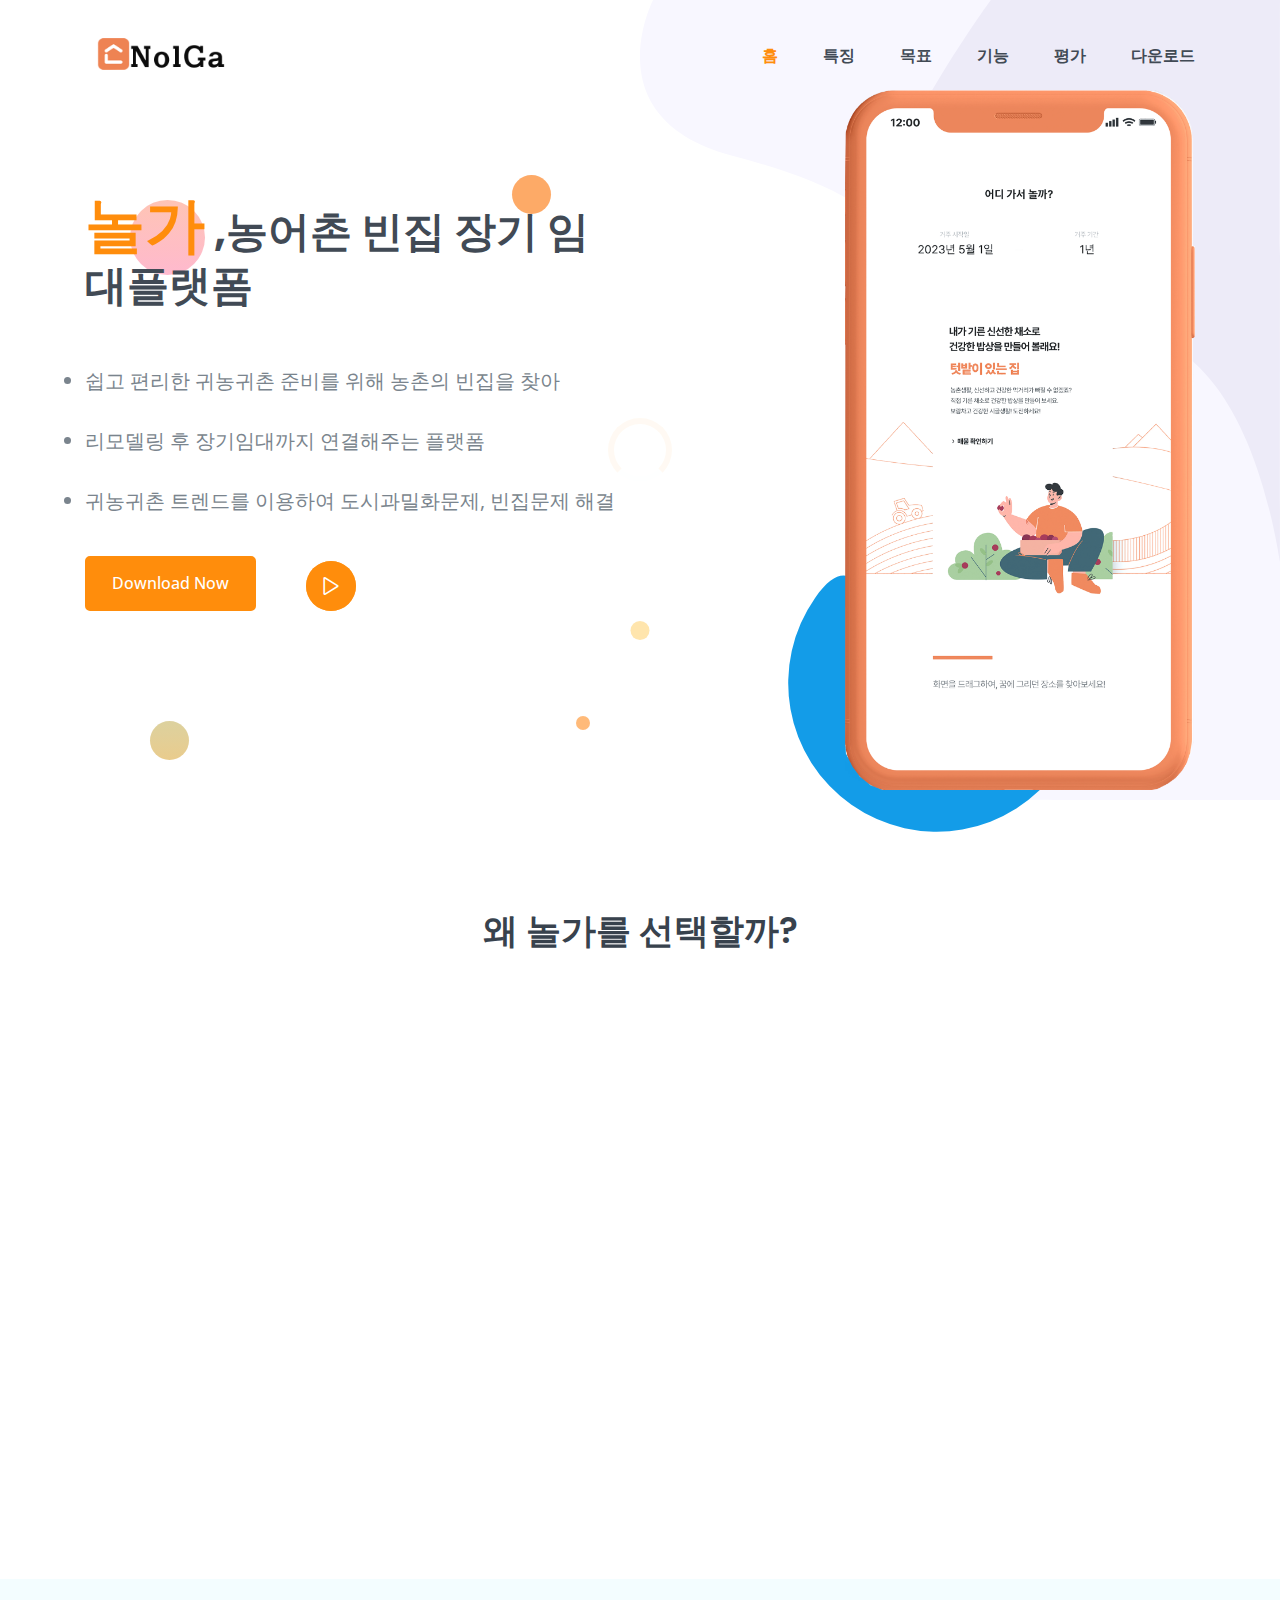
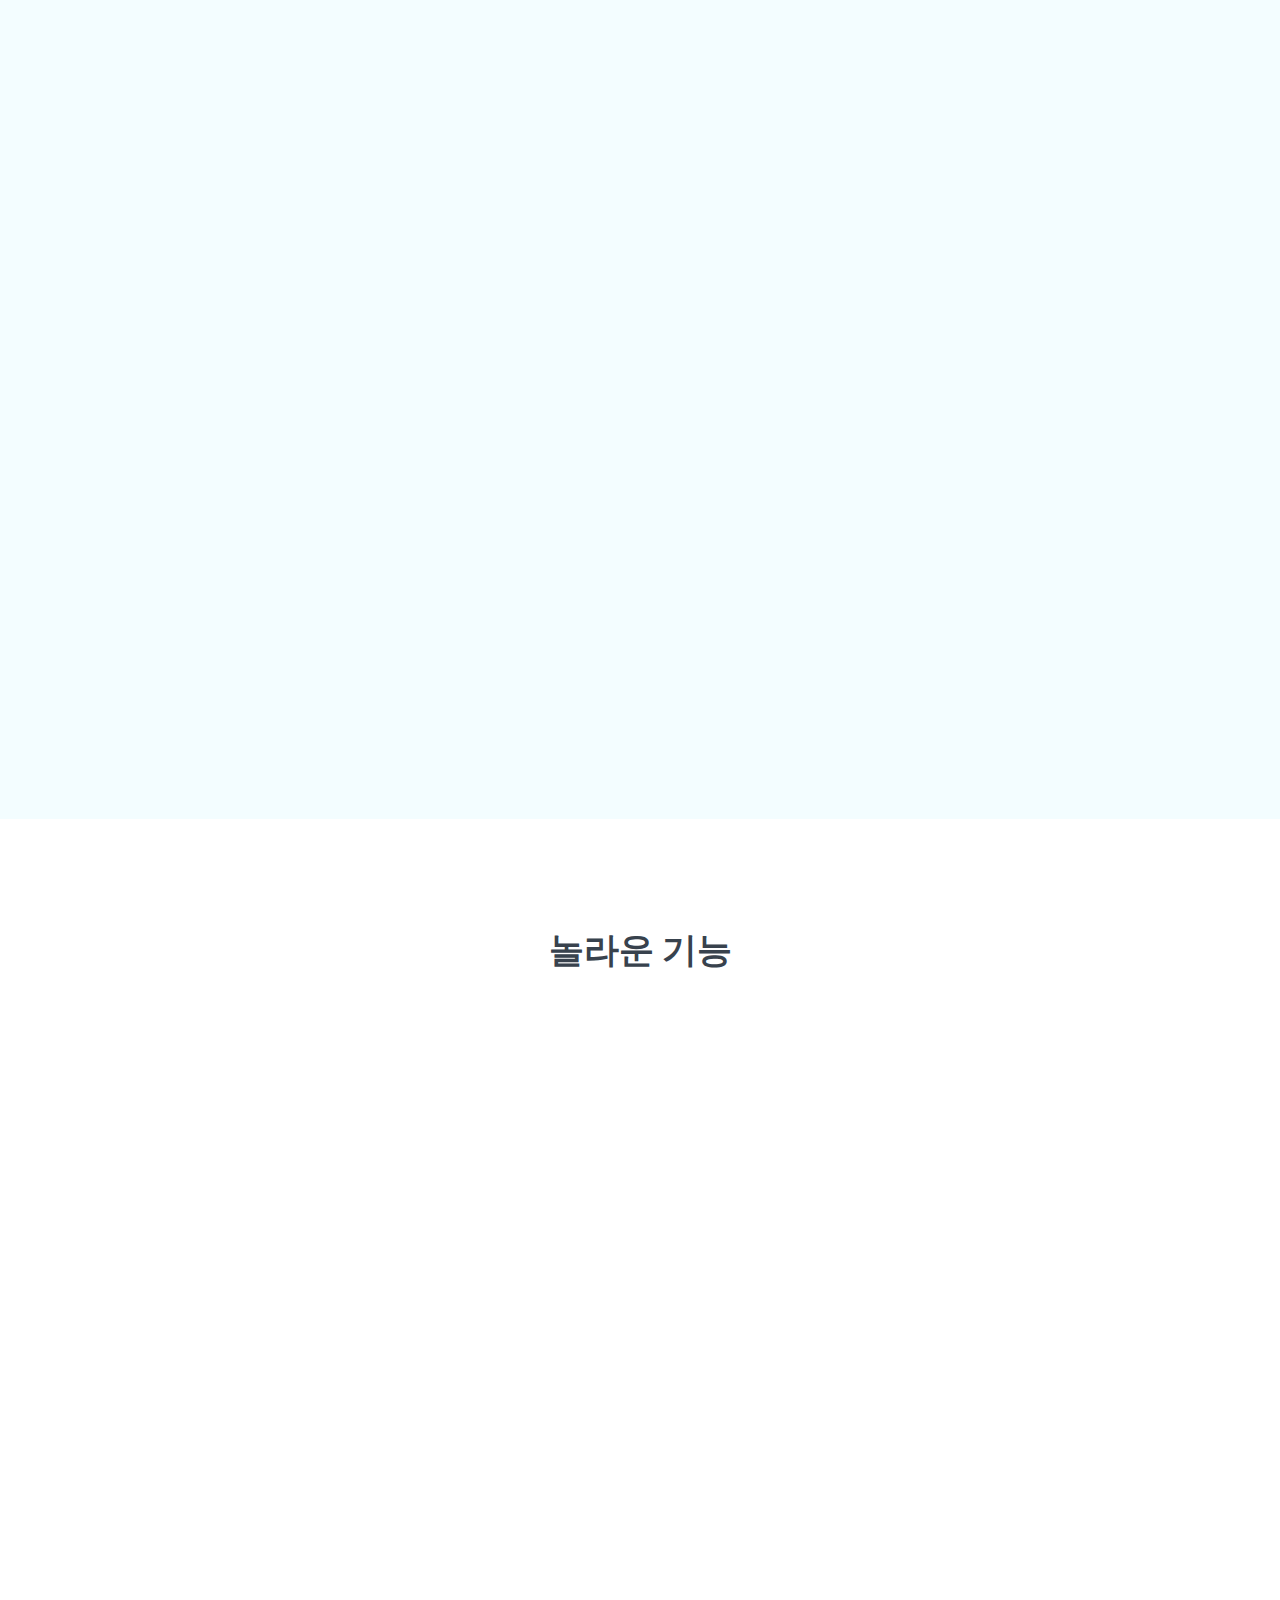
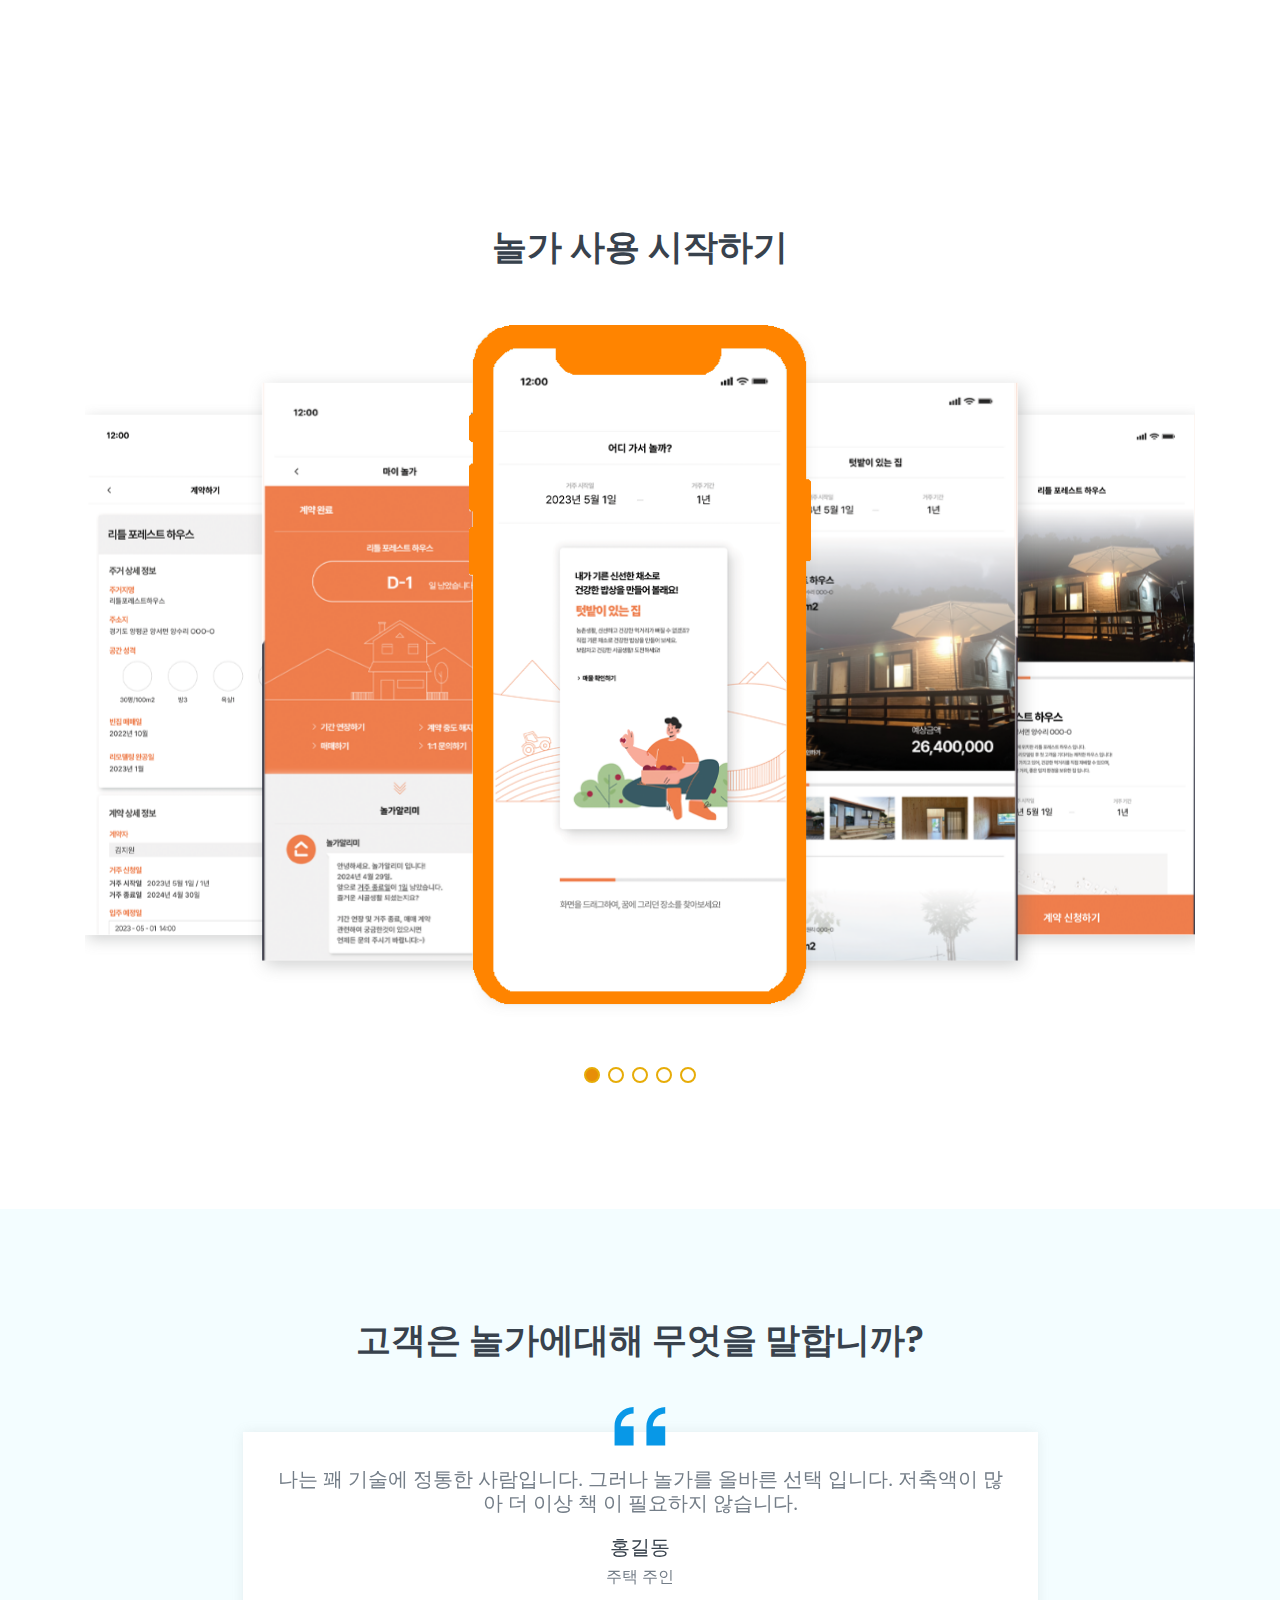
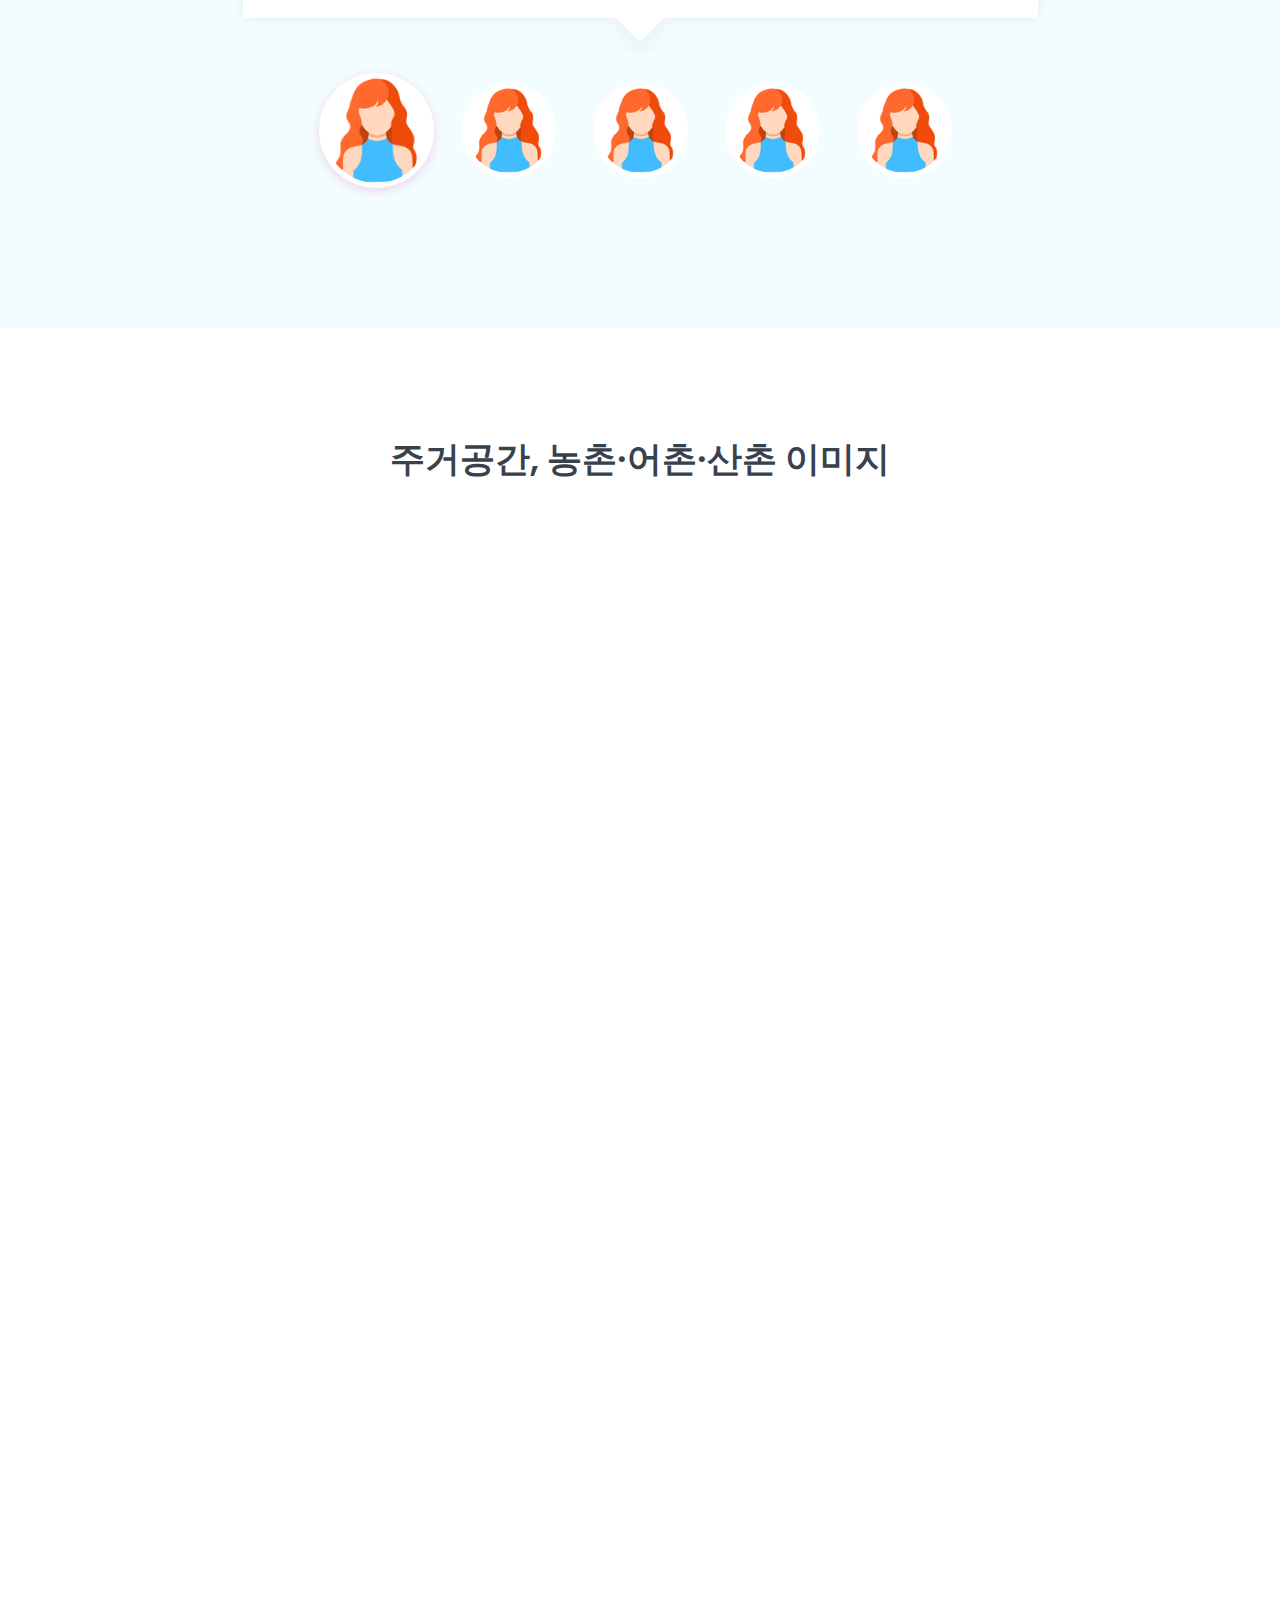
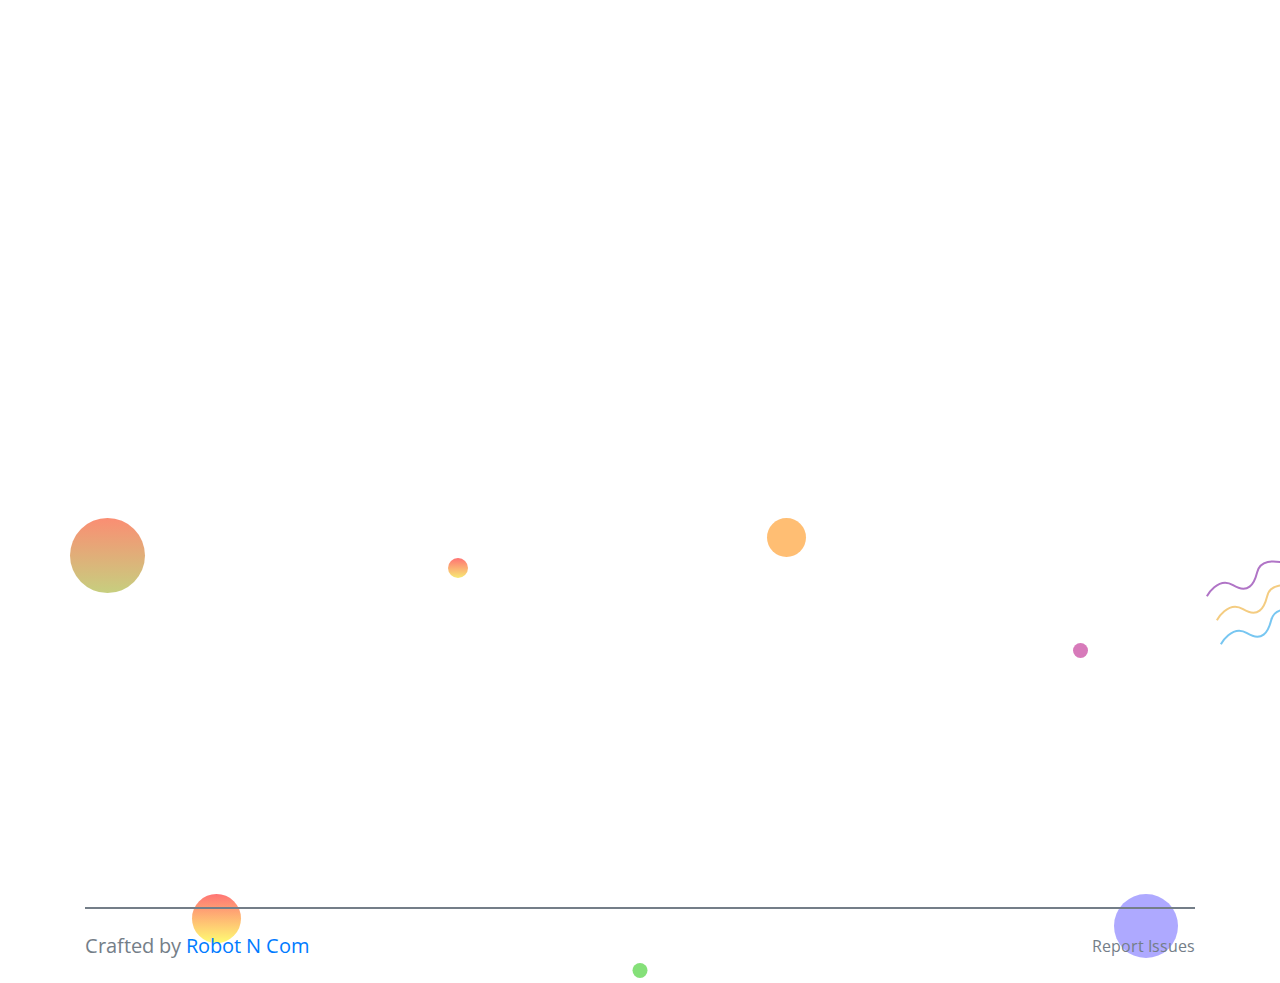
==== commit c455bd18: "commit" ====
--- a/index.html
+++ b/index.html
@@ -176,7 +176,7 @@
                             <h4 class="services-title"><a href="#">쉽게 사용</a></h4>
                             <br>
                             <p class="text">앱 인터페이스가 매우 단순하여 쉽고 편리하게 사용할 수 있다.</p>
-                            <br><br><br>
+                            <br><br>
                         </div>
                     </div> <!-- single services -->
                 </div>
@@ -187,6 +187,7 @@
                         </div>
                         <div class="services-content">
                             <h4 class="services-title"><a href="#">클로징 룸 및 서비스</a></h4>
+                            <br>
                             <p class="text">객실 요금 마감은 QR 코드와 같은 최신 기능을 지원하여 간단하고 빠르다.</p>
                             <br><br>
                         </div>
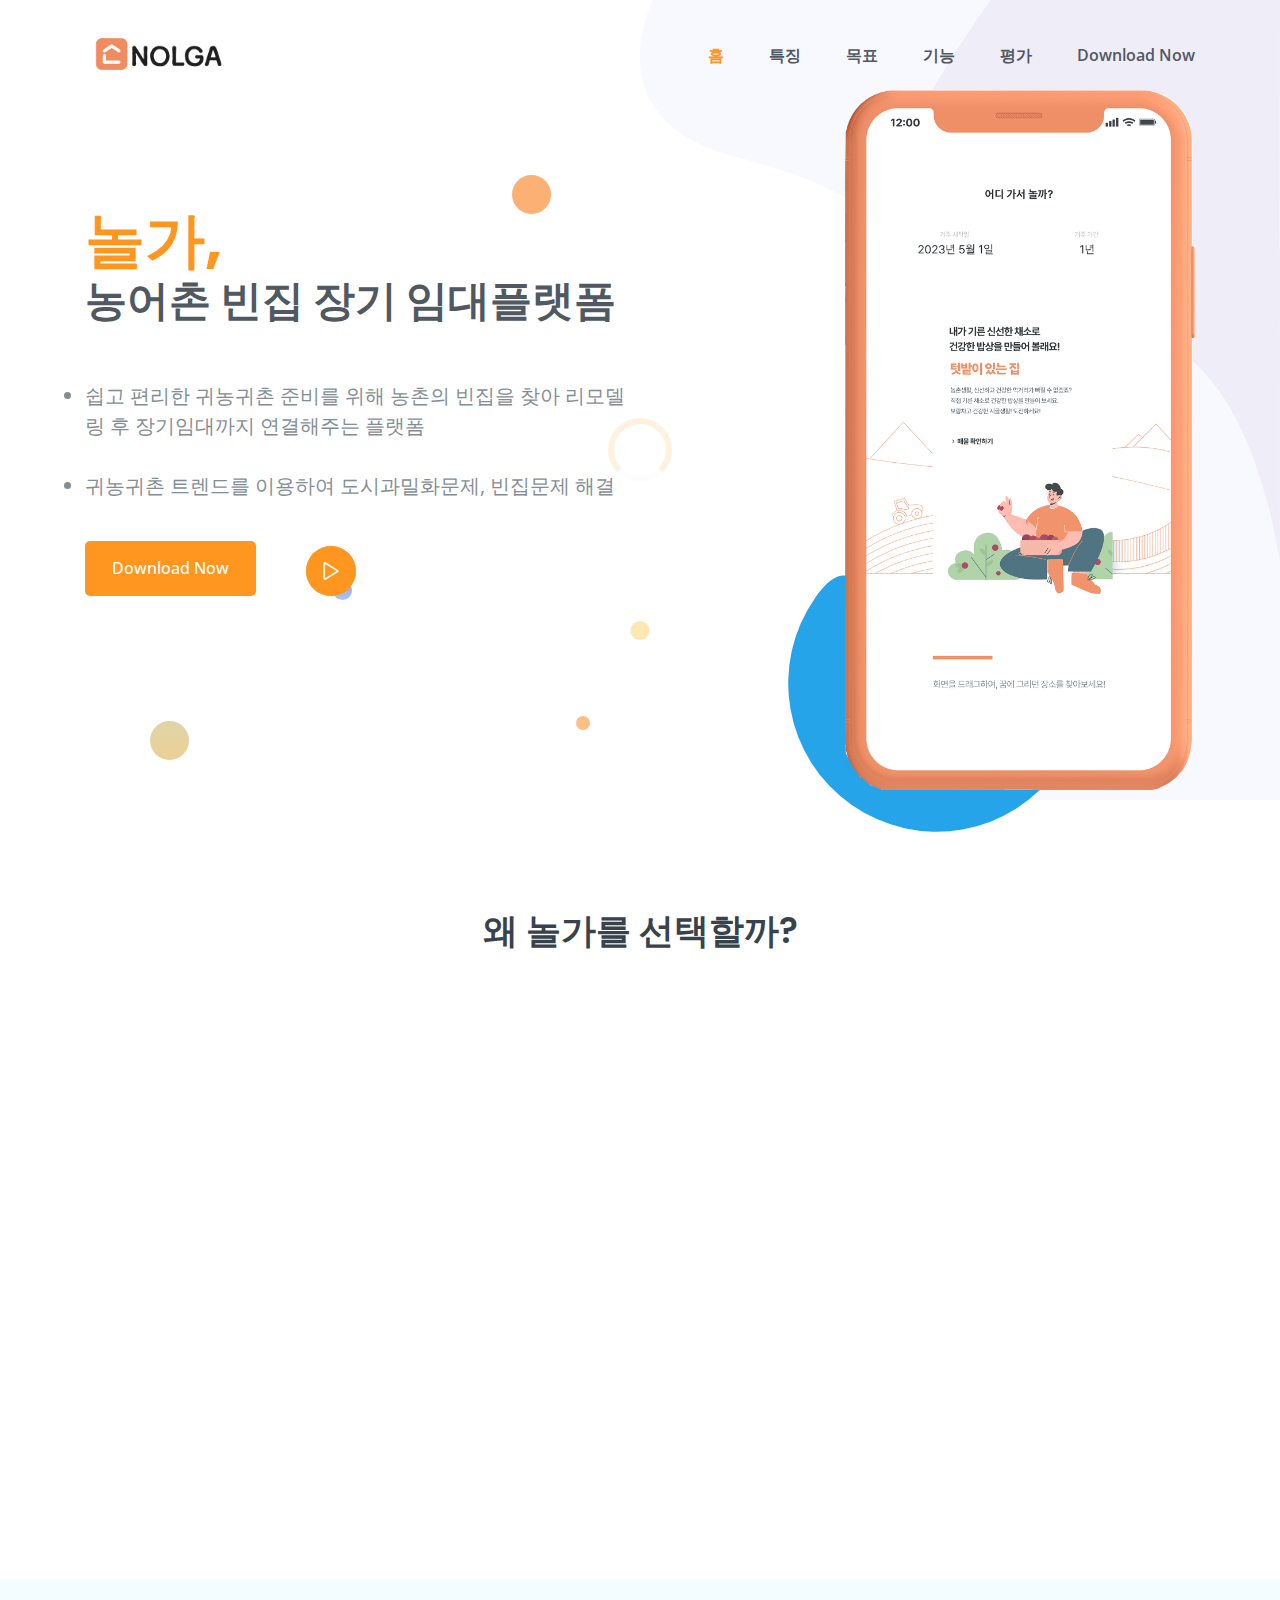
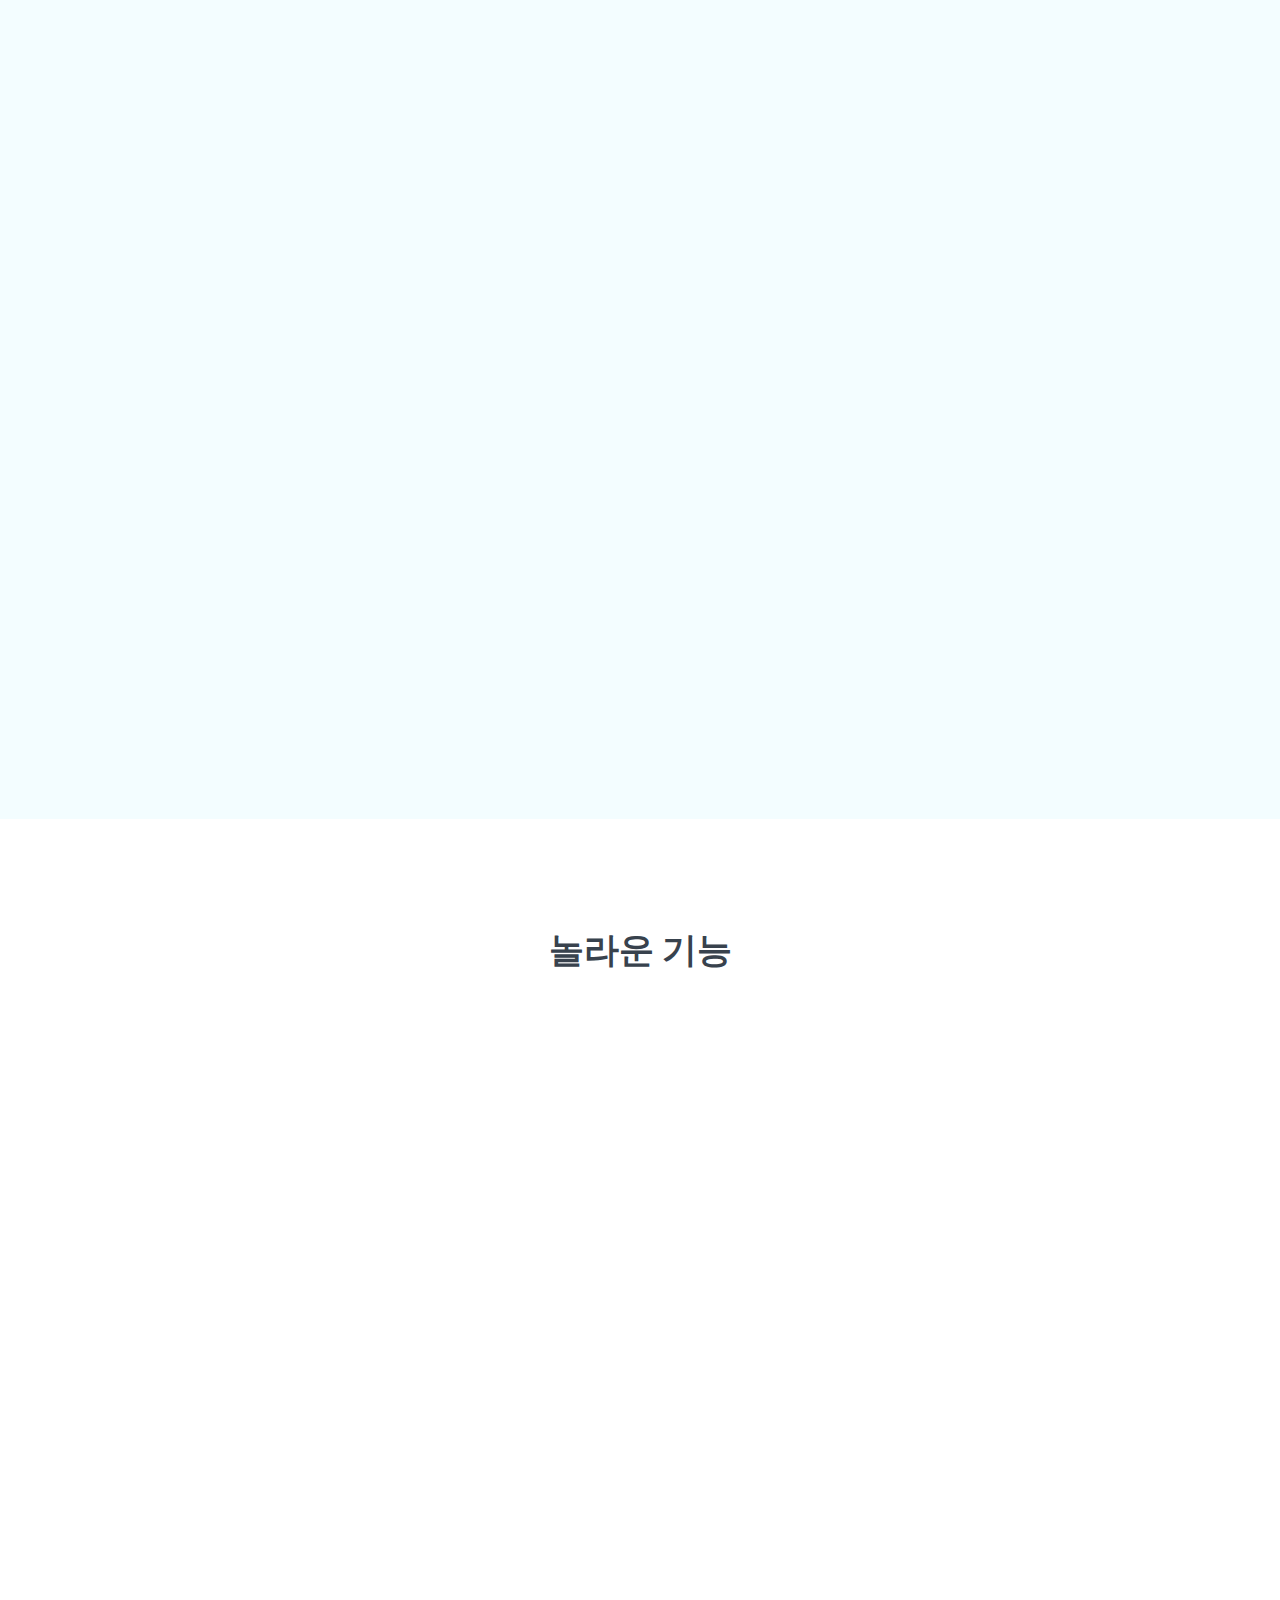
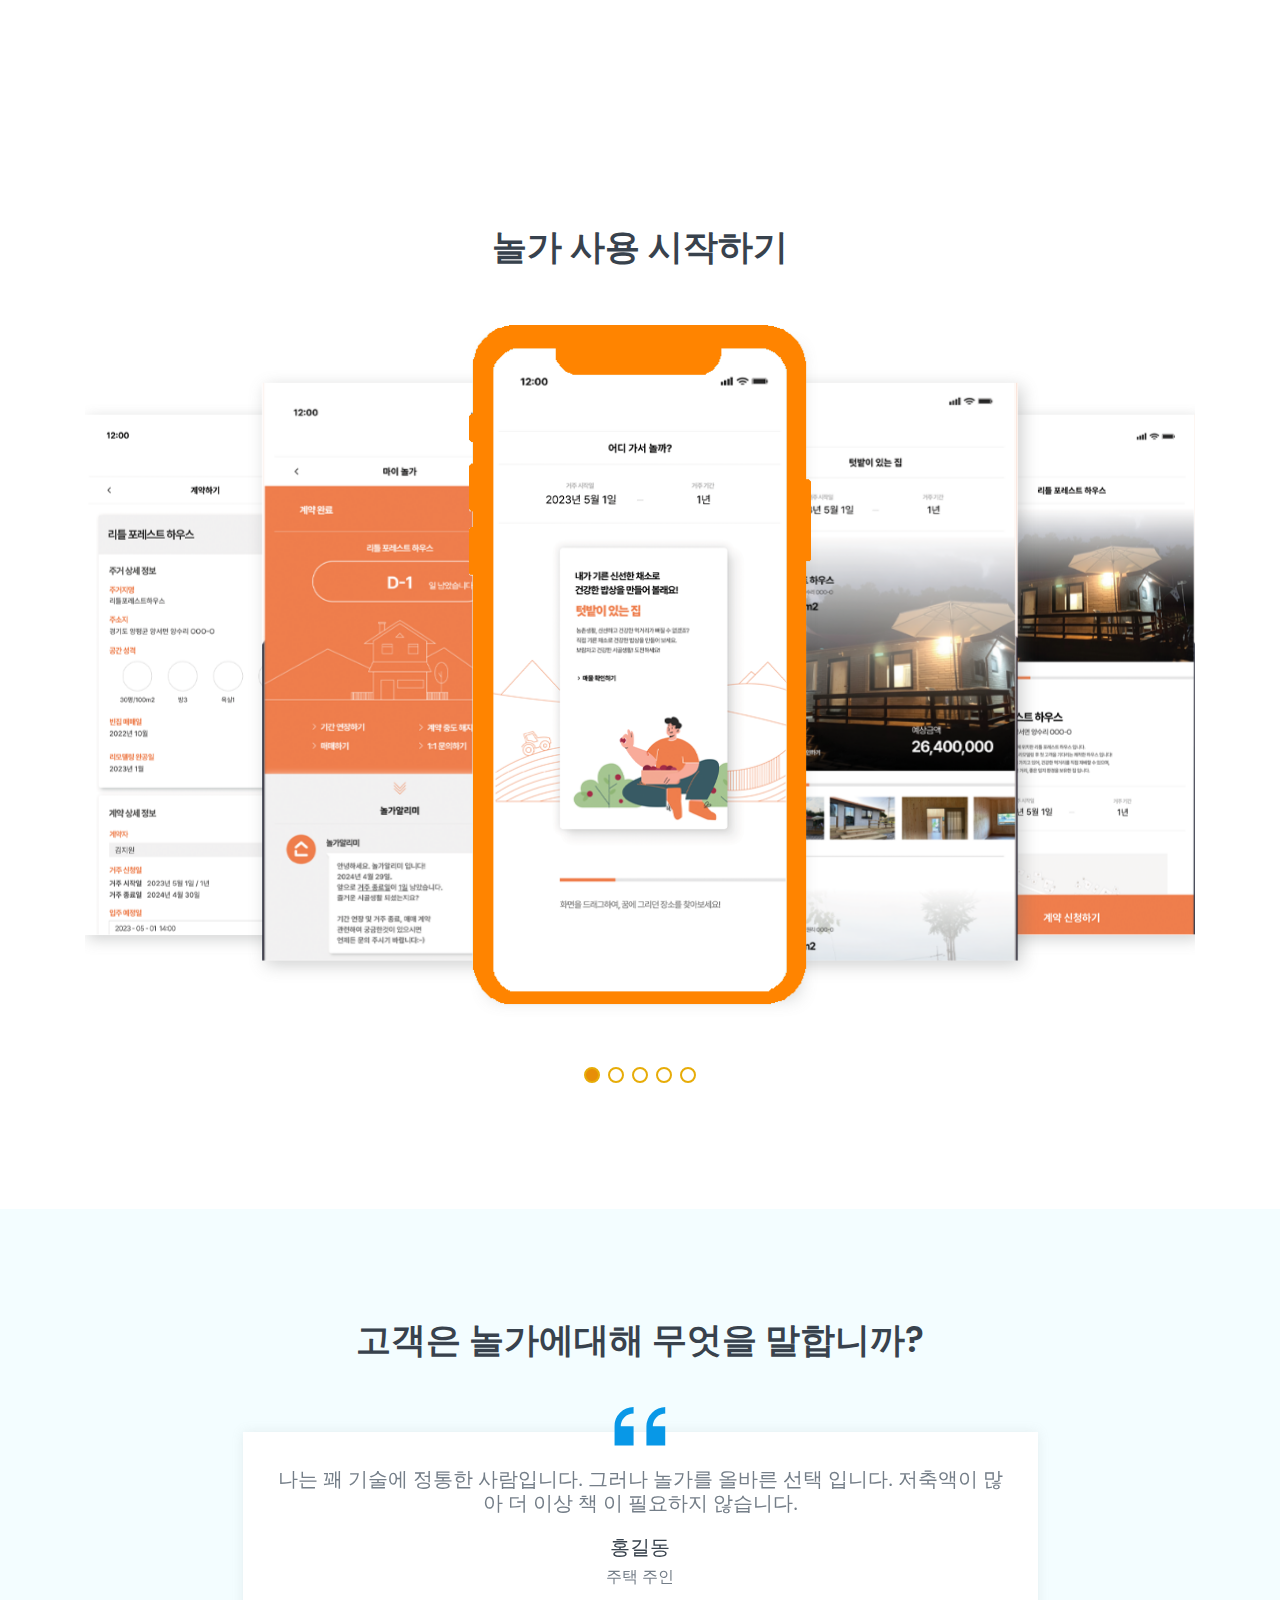
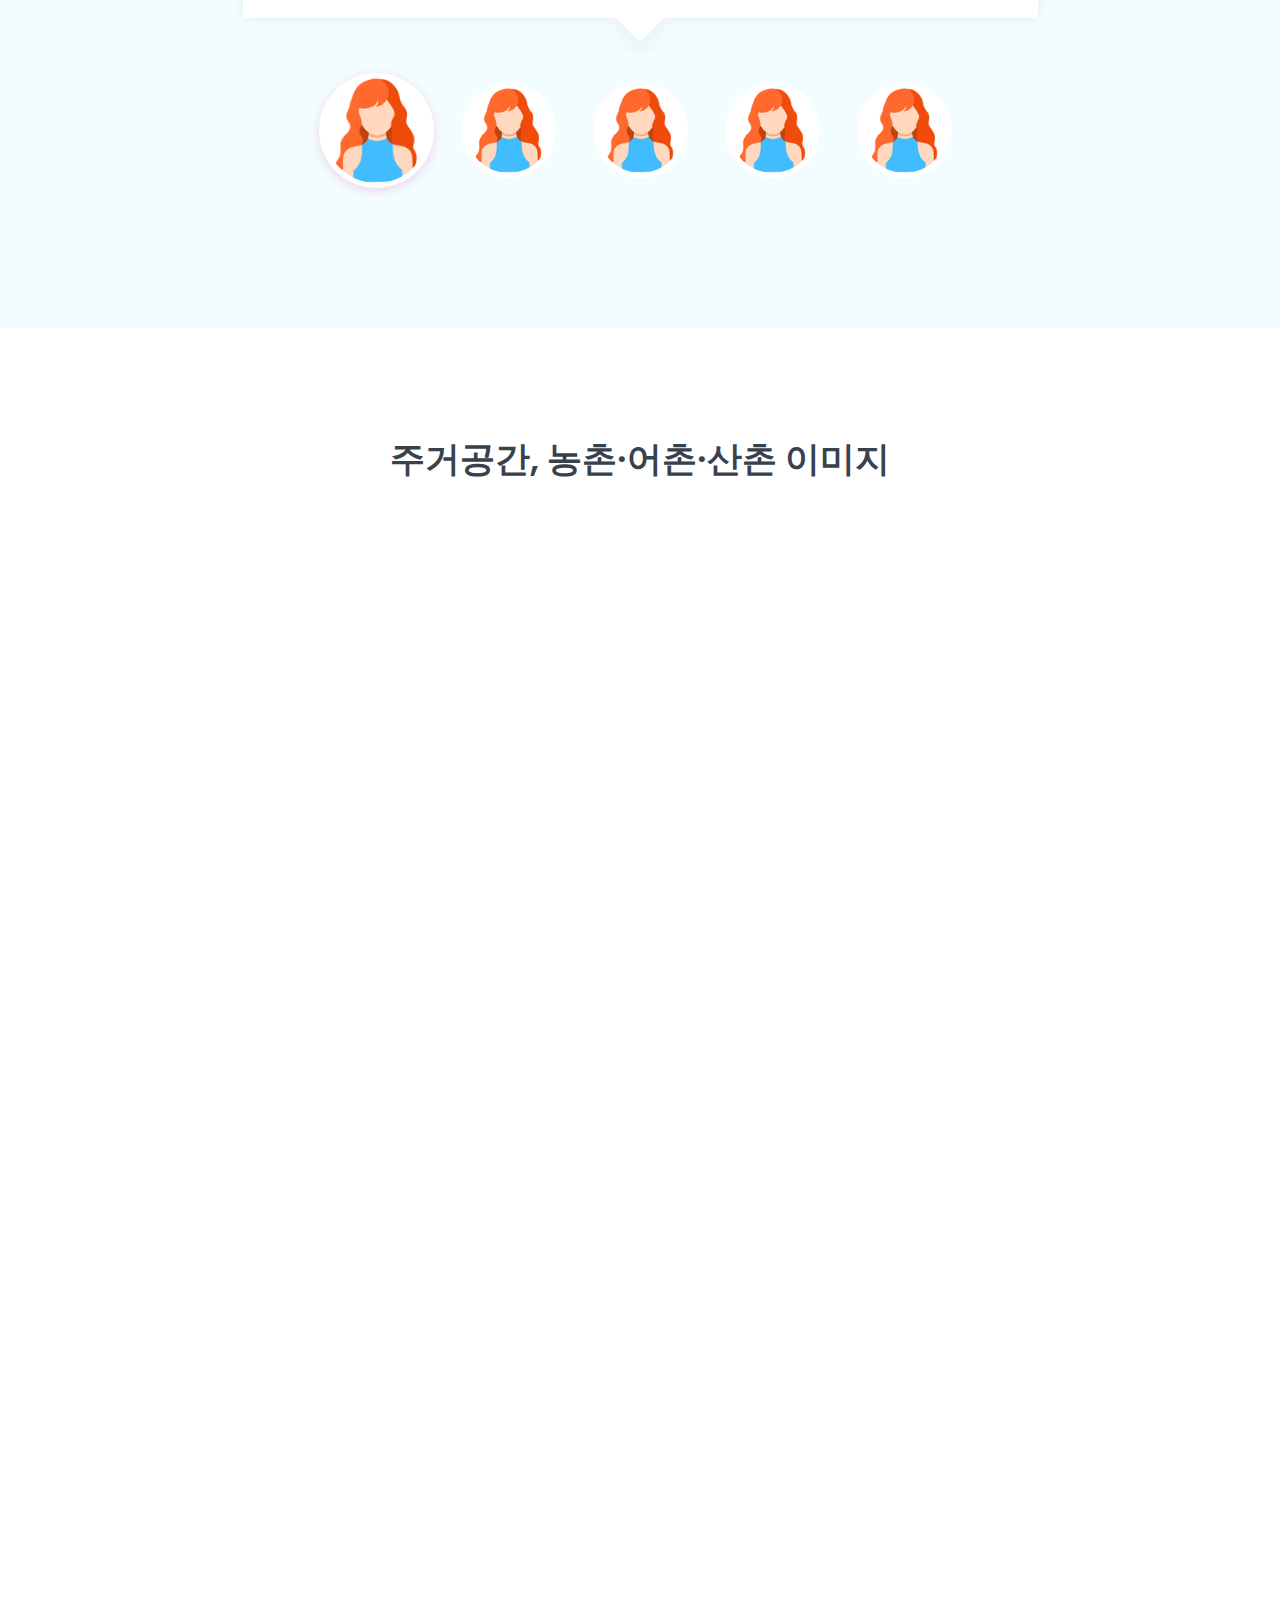
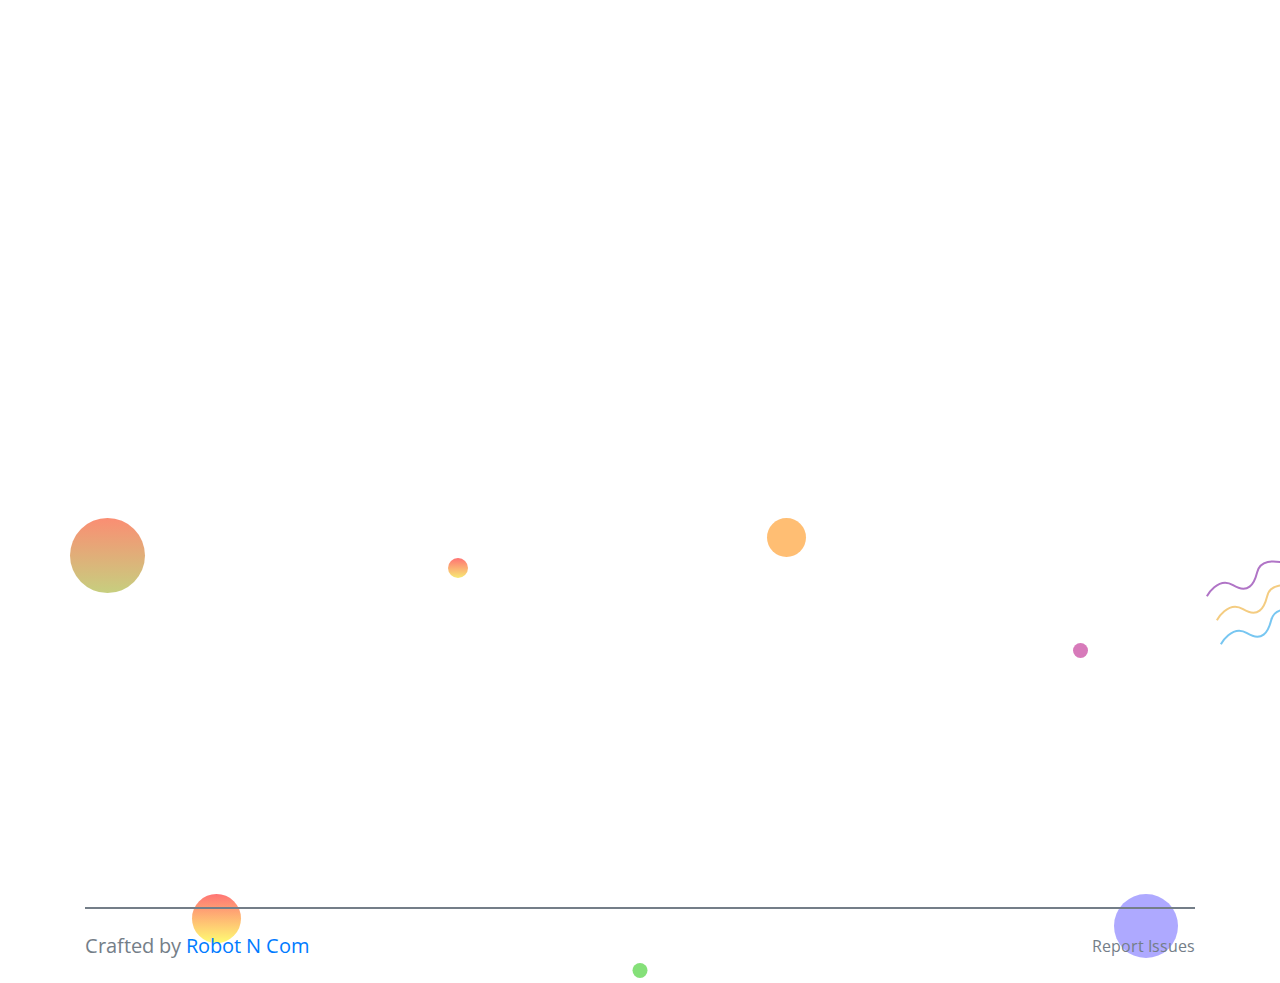
==== commit 56fb8225: "Merge branch 'main' of https://github.com/TienHoang-1398/Nolgaver.2" ====
--- a/index.html
+++ b/index.html
@@ -74,7 +74,7 @@
                     <div class="col-lg-12">
                         <nav class="navbar navbar-expand-lg">
                             <a class="navbar-brand" href="index.html">
-                                <img src="assets/images/logo1.png" alt="Logo">
+                                <img src="assets/images/logo.png" alt="Logo">
                             </a>
                             <button class="navbar-toggler" type="button" data-toggle="collapse" data-target="#navbarSupportedContent" aria-controls="navbarSupportedContent" aria-expanded="false" aria-label="Toggle navigation">
                                 <span class="toggler-icon"></span>
@@ -100,7 +100,7 @@
                                         <a class="page-scroll" href="#testimonial">평가</a>
                                     </li>
                                     <li class="nav-item">
-                                        <a class="page-scroll" href="#download">다운로드</a>
+                                        <a class="page-scroll" class="d-flex" sclass="main-btn wow fadeInLeftBig" data-wow-duration="1.3s" data-wow-delay="0.8s">Download Now</a>
                                     </li>
                                 </ul>
                             </div> <!-- navbar collapse -->
@@ -123,11 +123,10 @@
                 <div class="row align-items-center justify-content-center justify-content-lg-between">
                     <div class="col-lg-6 col-md-10">
                         <div class="header-hero-content">
-                            <h3 class="header-title wow fadeInLeftBig" data-wow-duration="1.3s" data-wow-delay="0.2s"><span>놀가</span> ,농어촌 빈집 장기 임대플랫폼</h3>
+                            <h3 class="header-title wow fadeInLeftBig" data-wow-duration="1.3s" data-wow-delay="0.2s"><span>놀가,</span><br> 농어촌 빈집 장기 임대플랫폼</h3>
                             <br>
                             <p class="text wow fadeInLeftBig" data-wow-duration="1.3s" data-wow-delay="0.6s">
-                                <li class="text wow fadeInLeftBig" data-wow-duration="1.3s" data-wow-delay="0.6s">쉽고 편리한 귀농귀촌 준비를 위해 농촌의 빈집을 찾아</li>
-                                <li class="text wow fadeInLeftBig" data-wow-duration="1.3s" data-wow-delay="0.6s">리모델링 후 장기임대까지 연결해주는 플랫폼</li>
+                                <li class="text wow fadeInLeftBig" data-wow-duration="1.3s" data-wow-delay="0.6s">쉽고 편리한 귀농귀촌 준비를 위해 농촌의 빈집을 찾아 리모델링 후 장기임대까지 연결해주는 플랫폼</li>
                                 <li class="text wow fadeInLeftBig" data-wow-duration="1.3s" data-wow-delay="0.6s">귀농귀촌 트렌드를 이용하여 도시과밀화문제, 빈집문제 해결</li>
                             </p>
                             <ul class="d-flex">
--- a/assets/css/style.css
+++ b/assets/css/style.css
@@ -730,9 +730,9 @@
     .header-hero .shape.shape-1 {
       width: 75px;
       height: 75px;
-      background: -webkit-linear-gradient(rgba(254, 132, 100, 0.5) 0%, rgba(254, 110, 154, 0.5) 100%);
-      background: -o-linear-gradient(rgba(254, 132, 100, 0.5) 0%, rgba(254, 110, 154, 0.5) 100%);
-      background: linear-gradient(rgba(254, 132, 100, 0.5) 0%, rgba(254, 110, 154, 0.5) 100%);
+      background: -webkit-linear-gradient(rgb(255, 255, 255) 0%, rgb(255, 255, 255) 100%);
+      background: -o-linear-gradient(rgb(255, 255, 255) 0%, rgb(255, 255, 255) 100%);
+      background: linear-gradient(rgb(255, 255, 255) 0%, rgb(255, 255, 255) 100%);
       border-radius: 50%;
       left: 130px;
       top: 25%;
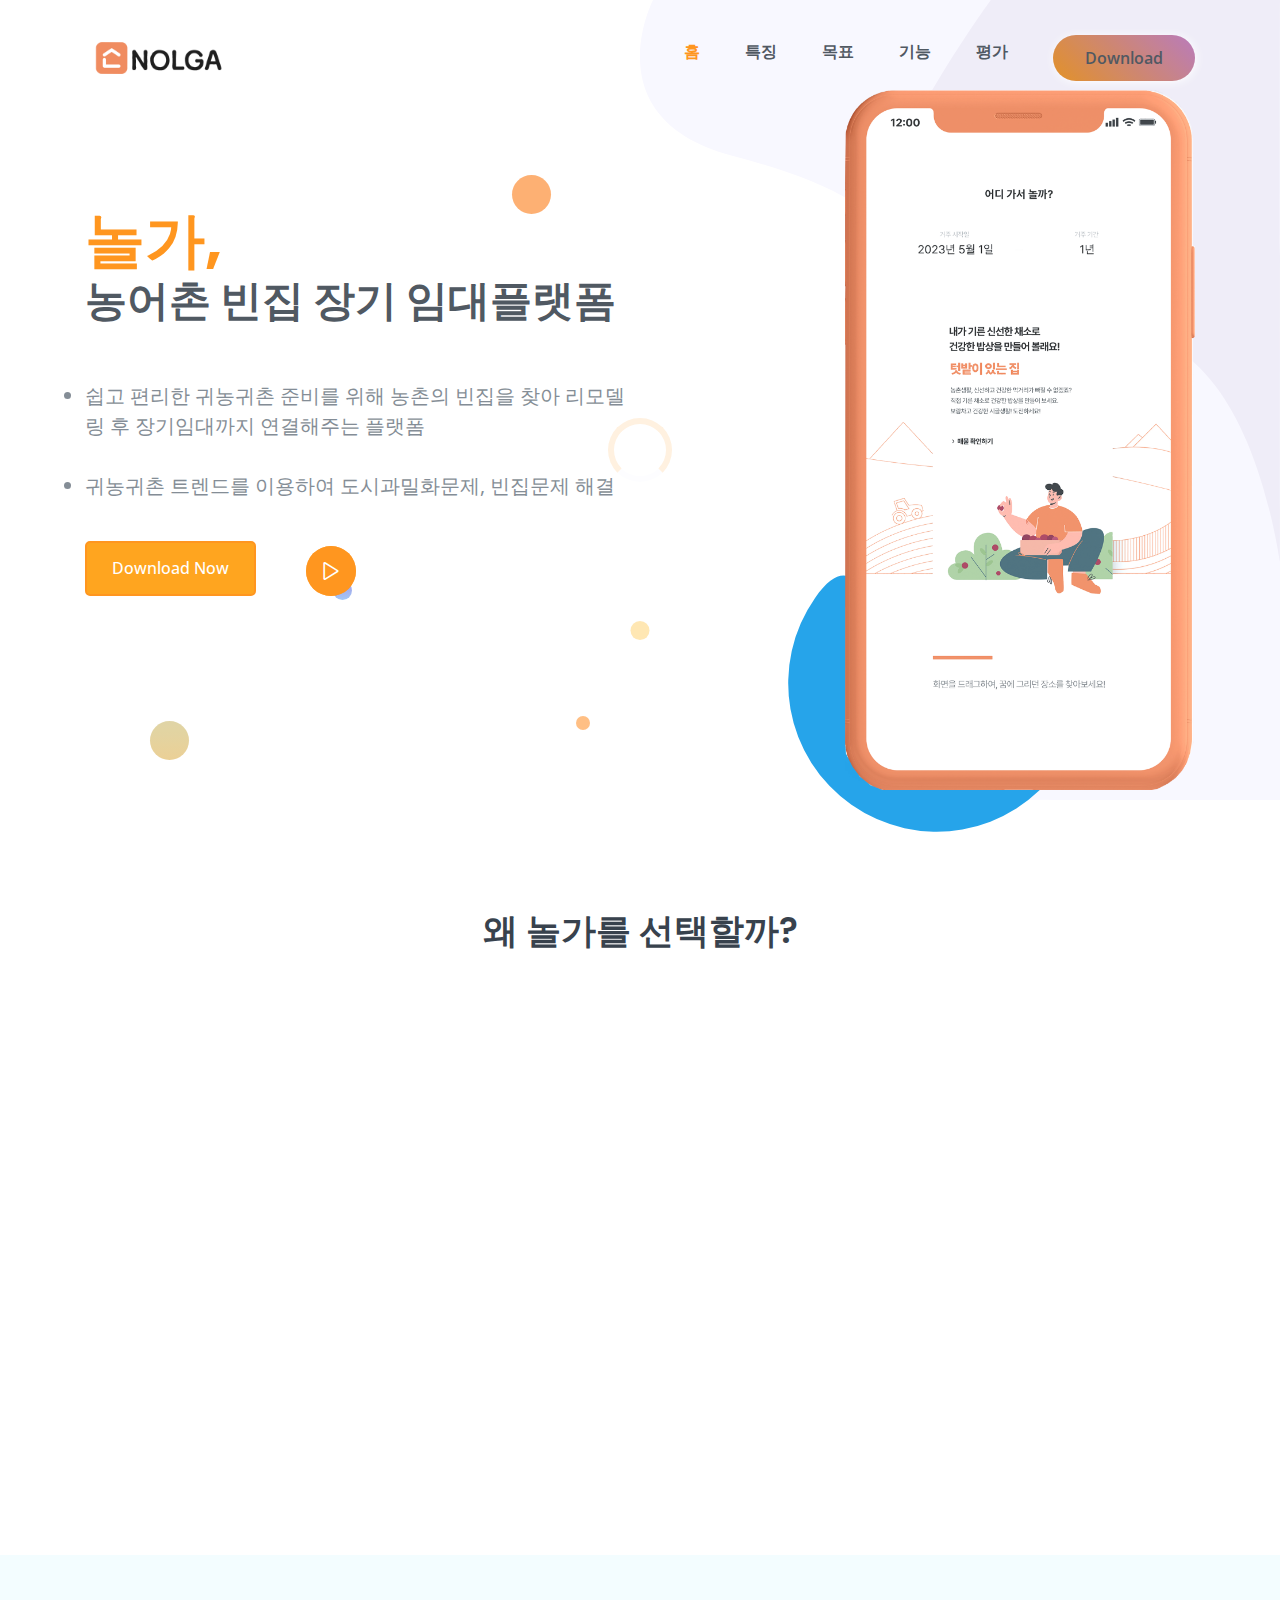
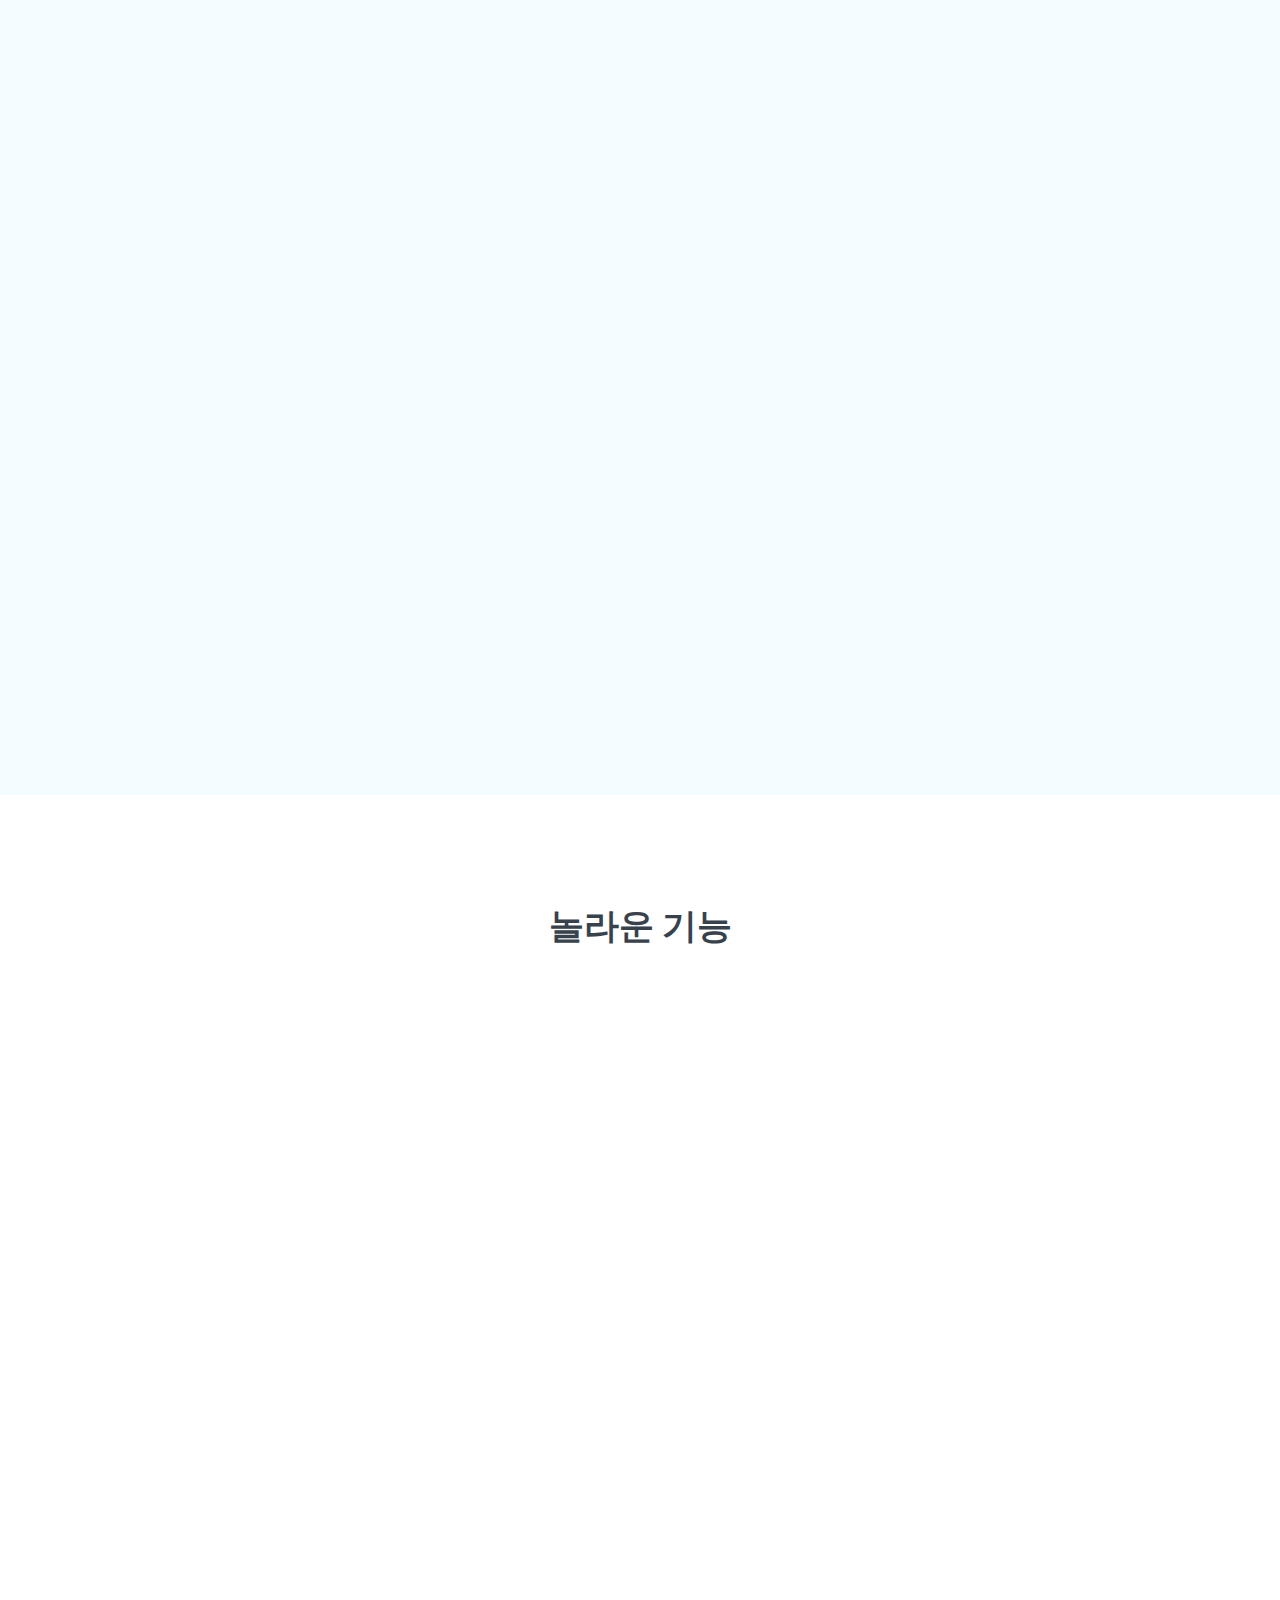
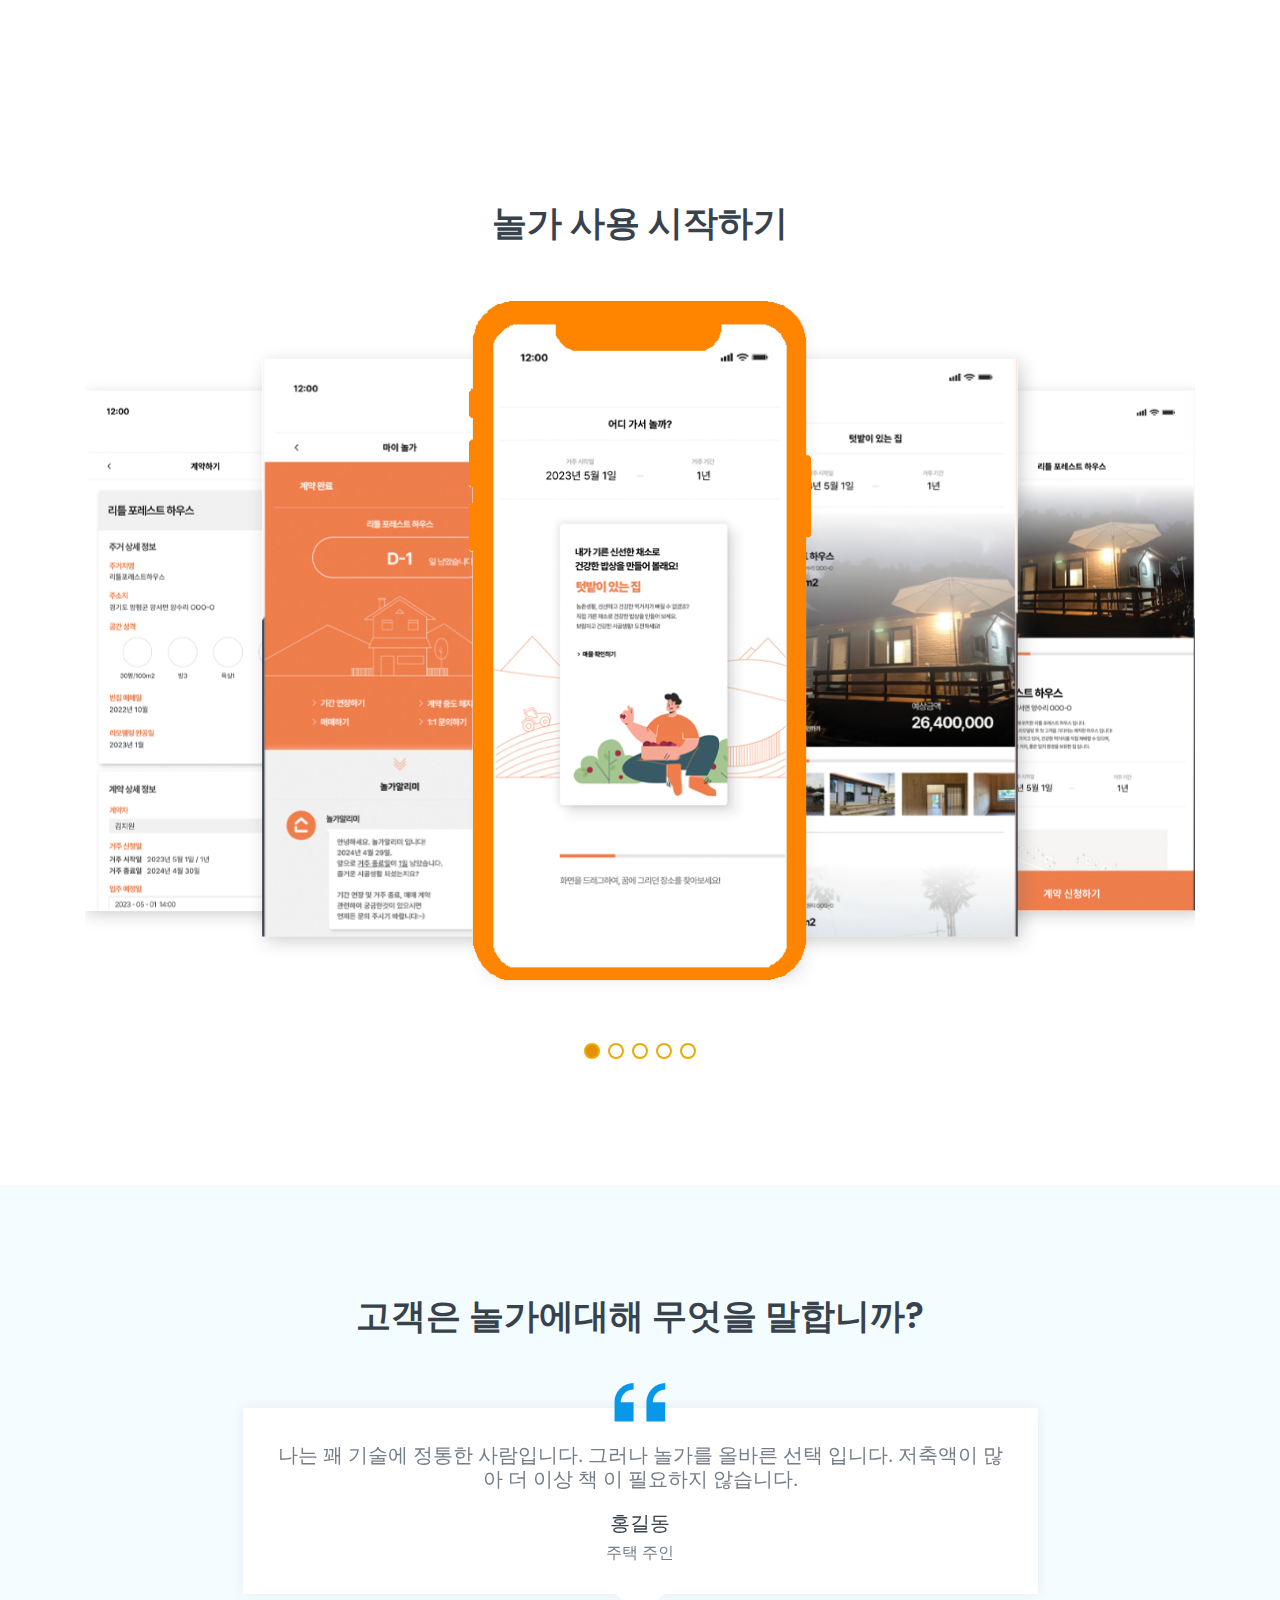
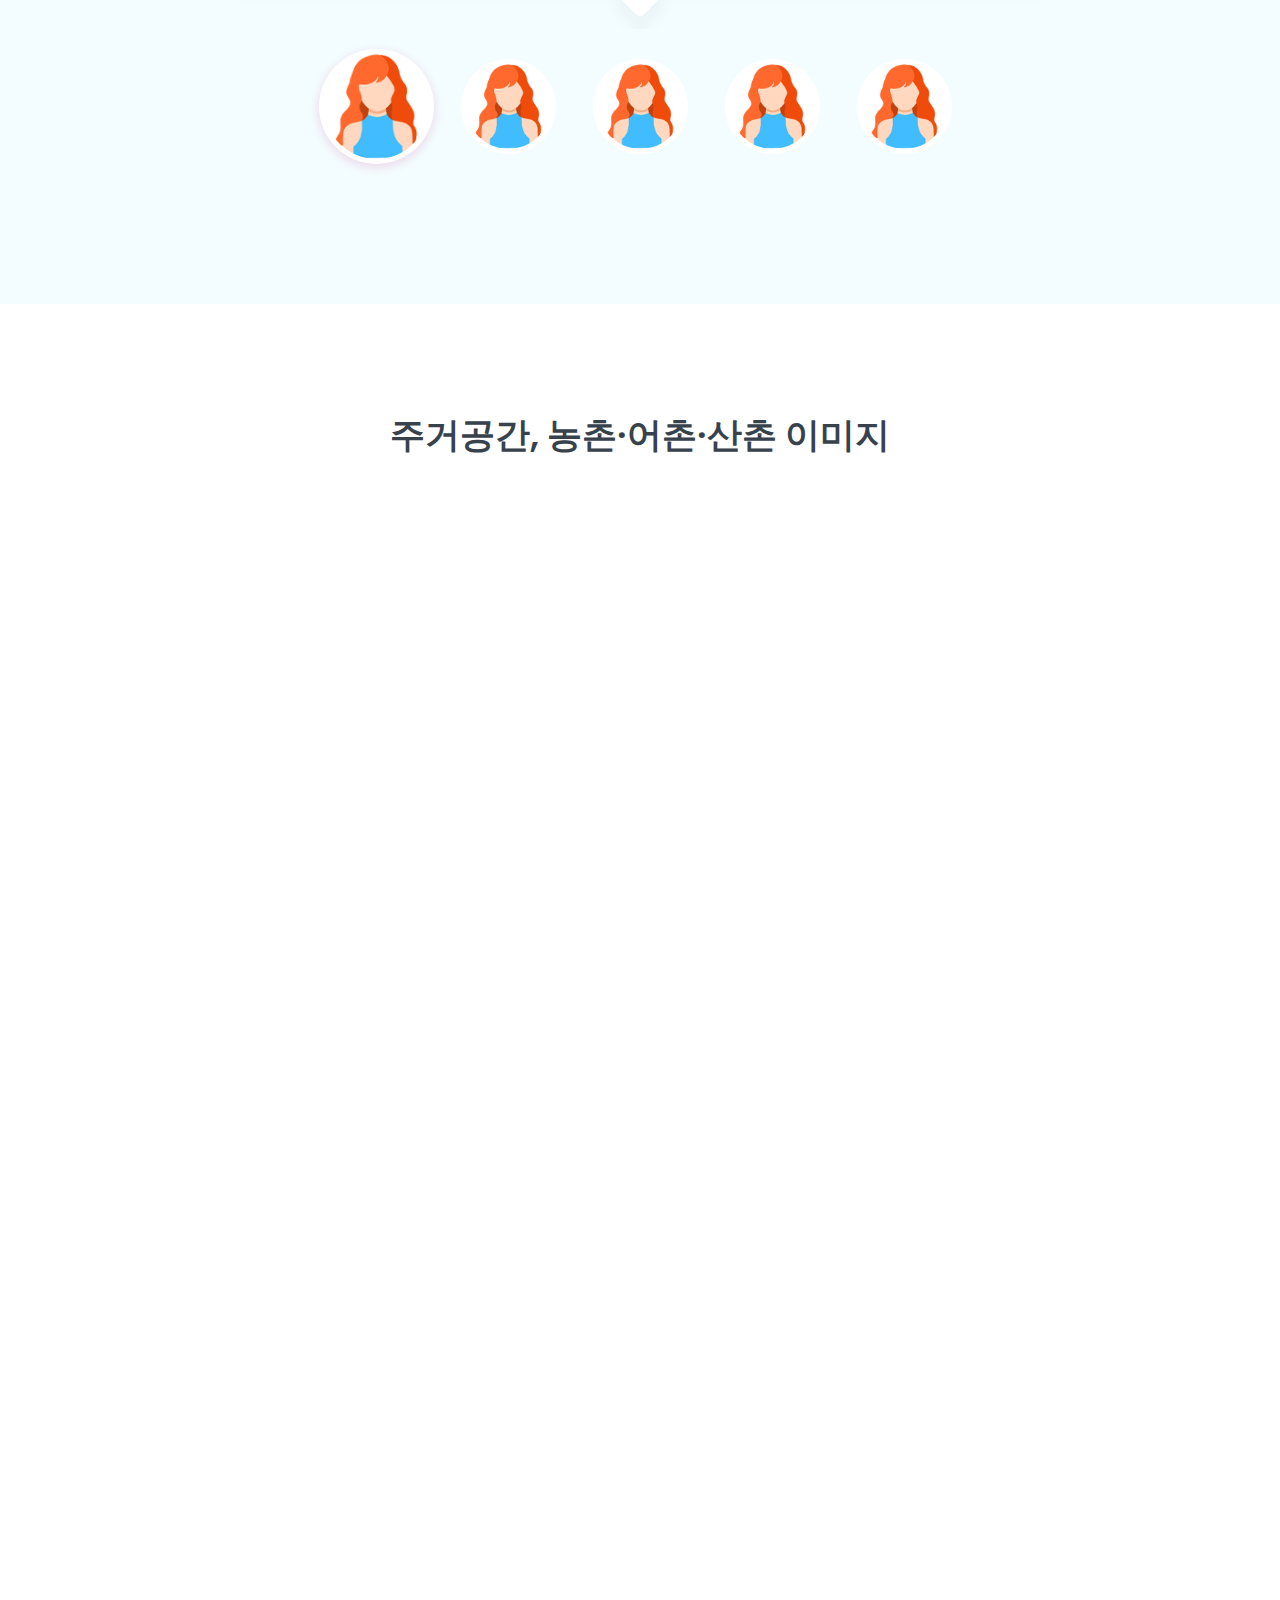
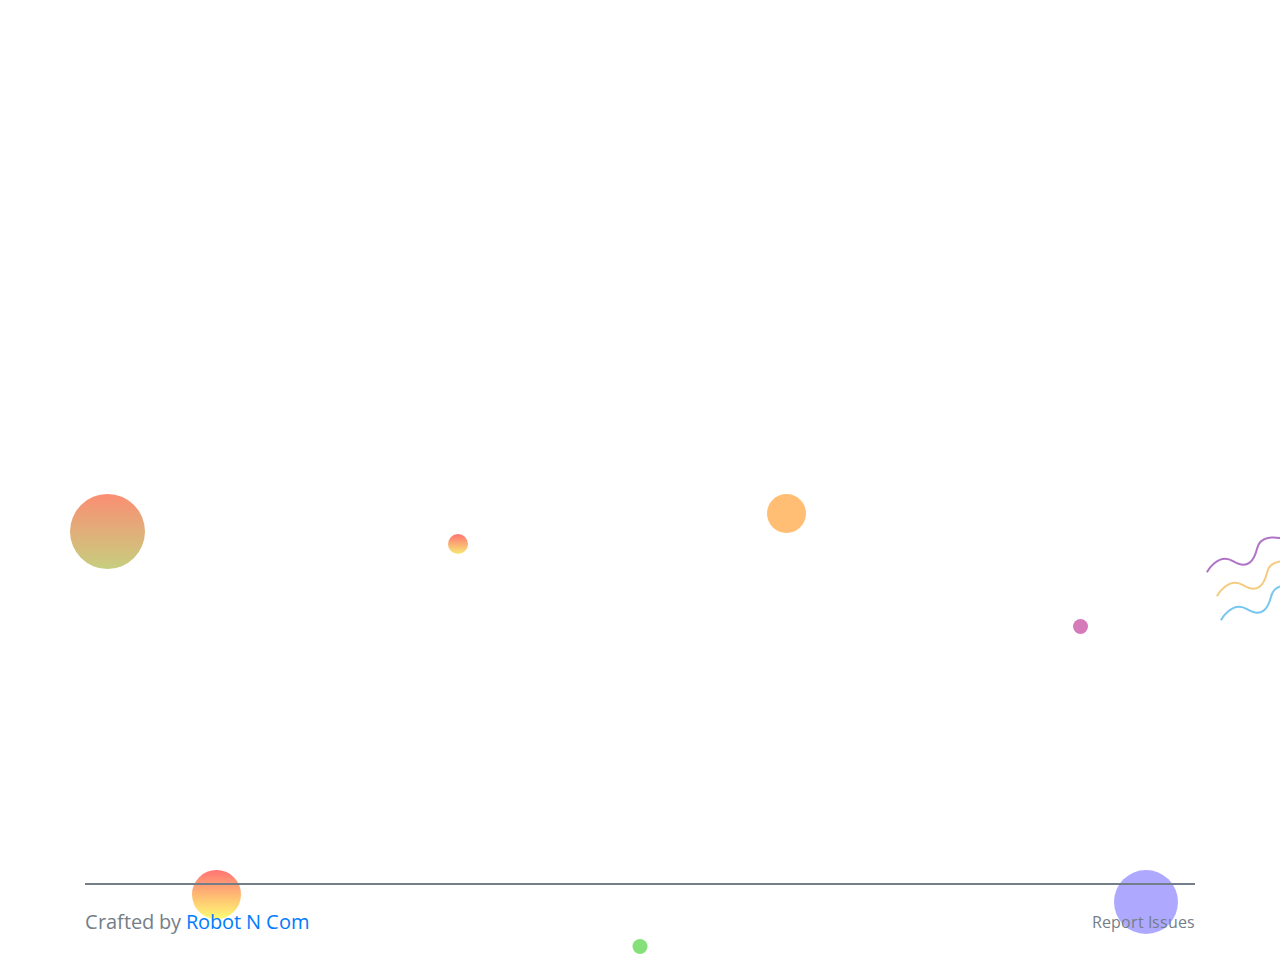
==== commit dfc01837: "commit" ====
--- a/index.html
+++ b/index.html
@@ -100,7 +100,7 @@
                                         <a class="page-scroll" href="#testimonial">평가</a>
                                     </li>
                                     <li class="nav-item">
-                                        <a class="page-scroll" class="d-flex" sclass="main-btn wow fadeInLeftBig" data-wow-duration="1.3s" data-wow-delay="0.8s">Download Now</a>
+                                        <a href="#download" class="btn6">Download</a>
                                     </li>
                                 </ul>
                             </div> <!-- navbar collapse -->
@@ -169,24 +169,23 @@
                 <div class="col-lg-3 col-sm-6">
                     <div class="single-services services-color-1 text-center mt-30 wow fadeInUpBig" data-wow-duration="1.3s" data-wow-delay="0.2s">
                         <div class="services-icon d-flex align-items-center justify-content-center">
-                            <i class="lni lni-layers"></i>
+                            <i class="lni lni-mobile "></i>
                         </div>
                         <div class="services-content">
                             <h4 class="services-title"><a href="#">쉽게 사용</a></h4>
                             <br>
                             <p class="text">앱 인터페이스가 매우 단순하여 쉽고 편리하게 사용할 수 있다.</p>
-                            <br><br>
+                            <br><br><br>
                         </div>
                     </div> <!-- single services -->
                 </div>
                 <div class="col-lg-3 col-sm-6">
                     <div class="single-services services-color-2 text-center mt-30 wow fadeInUpBig" data-wow-duration="1.3s" data-wow-delay="0.4s">
                         <div class="services-icon d-flex align-items-center justify-content-center">
-                            <i class="lni lni-layout"></i>
+                            <i class="lni lni-comments-reply"></i>
                         </div>
                         <div class="services-content">
-                            <h4 class="services-title"><a href="#">클로징 룸 및 서비스</a></h4>
-                            <br>
+                            <h4 class="services-title"><a href="#">클로징 룸 및 서비스</a></h4>            
                             <p class="text">객실 요금 마감은 QR 코드와 같은 최신 기능을 지원하여 간단하고 빠르다.</p>
                             <br><br>
                         </div>
@@ -195,7 +194,7 @@
                 <div class="col-lg-3 col-sm-6">
                     <div class="single-services services-color-3 text-center mt-30 wow fadeInUpBig" data-wow-duration="1.3s" data-wow-delay="0.6s">
                         <div class="services-icon d-flex align-items-center justify-content-center">
-                            <i class="lni lni-bolt"></i>
+                            <i class="lni lni-control-panel"></i>
                         </div>
                         <div class="services-content">
                             <h4 class="services-title"><a href="#">룸서비스 및 유틸리티</a></h4>
@@ -207,7 +206,7 @@
                 <div class="col-lg-3 col-sm-6">
                     <div class="single-services services-color-4 text-center mt-30 wow fadeInUpBig" data-wow-duration="1.3s" data-wow-delay="0.8s">
                         <div class="services-icon d-flex align-items-center justify-content-center">
-                            <i class="lni lni-protection"></i>
+                            <i class="lni lni-wechat"></i>
                         </div>
                         <div class="services-content">
                             <h4 class="services-title"><a href="#">채팅 - 문제 보고</a></h4>
@@ -287,7 +286,7 @@
                         
                         <div class="single-features features-color-3 d-sm-flex mt-30 wow fadeInUpBig" data-wow-duration="1.3s" data-wow-delay="0.6s">
                             <div class="features-icon d-flex justify-content-center align-items-center">
-                                <i class="lni lni-leaf"></i>
+                                <i class="lni lni-plant"></i>
                             </div>
                             <div class="features-content media-body">
                                 <h4 class="features-title">농촌거주 및 체험</h4>
--- a/assets/css/style.css
+++ b/assets/css/style.css
@@ -113,6 +113,21 @@
   height: 100%; }
 
 /*===== All Button Style =====*/
+.btn6 {
+  border: 5em;
+  cursor: pointer;
+  outline: none;
+  font-size: 16px;
+  -webkit-transform: translate(0);
+  transform: translate(0);
+  background-image: linear-gradient(45deg, #df830b, #b06ab3);
+  padding: 0.7em 2em;
+  border-radius: 65px;
+  box-shadow: 1px 1px 10px rgb(255, 255, 255);
+  -webkit-transition: box-shadow 0.25s;
+  transition: box-shadow 0.25s;
+  color: white;
+}
 .main-btn {
   display: inline-block;
   font-weight: 500;
@@ -129,7 +144,7 @@
   height: 55px;
   line-height: 51px;
   border-radius: 5px;
-  color: #fff;
+  color: rgb(255, 255, 255);
   cursor: pointer;
   z-index: 5;
   -webkit-transition: all 0.4s ease-out 0s;
@@ -137,7 +152,7 @@
   -ms-transition: all 0.4s ease-out 0s;
   -o-transition: all 0.4s ease-out 0s;
   transition: all 0.4s ease-out 0s;
-  background-color: #ff8800; }
+  background-color: #ff9900; }
   .main-btn:hover {
     background-color: rgba(255, 136, 0, 0.7);
     color: #fff;
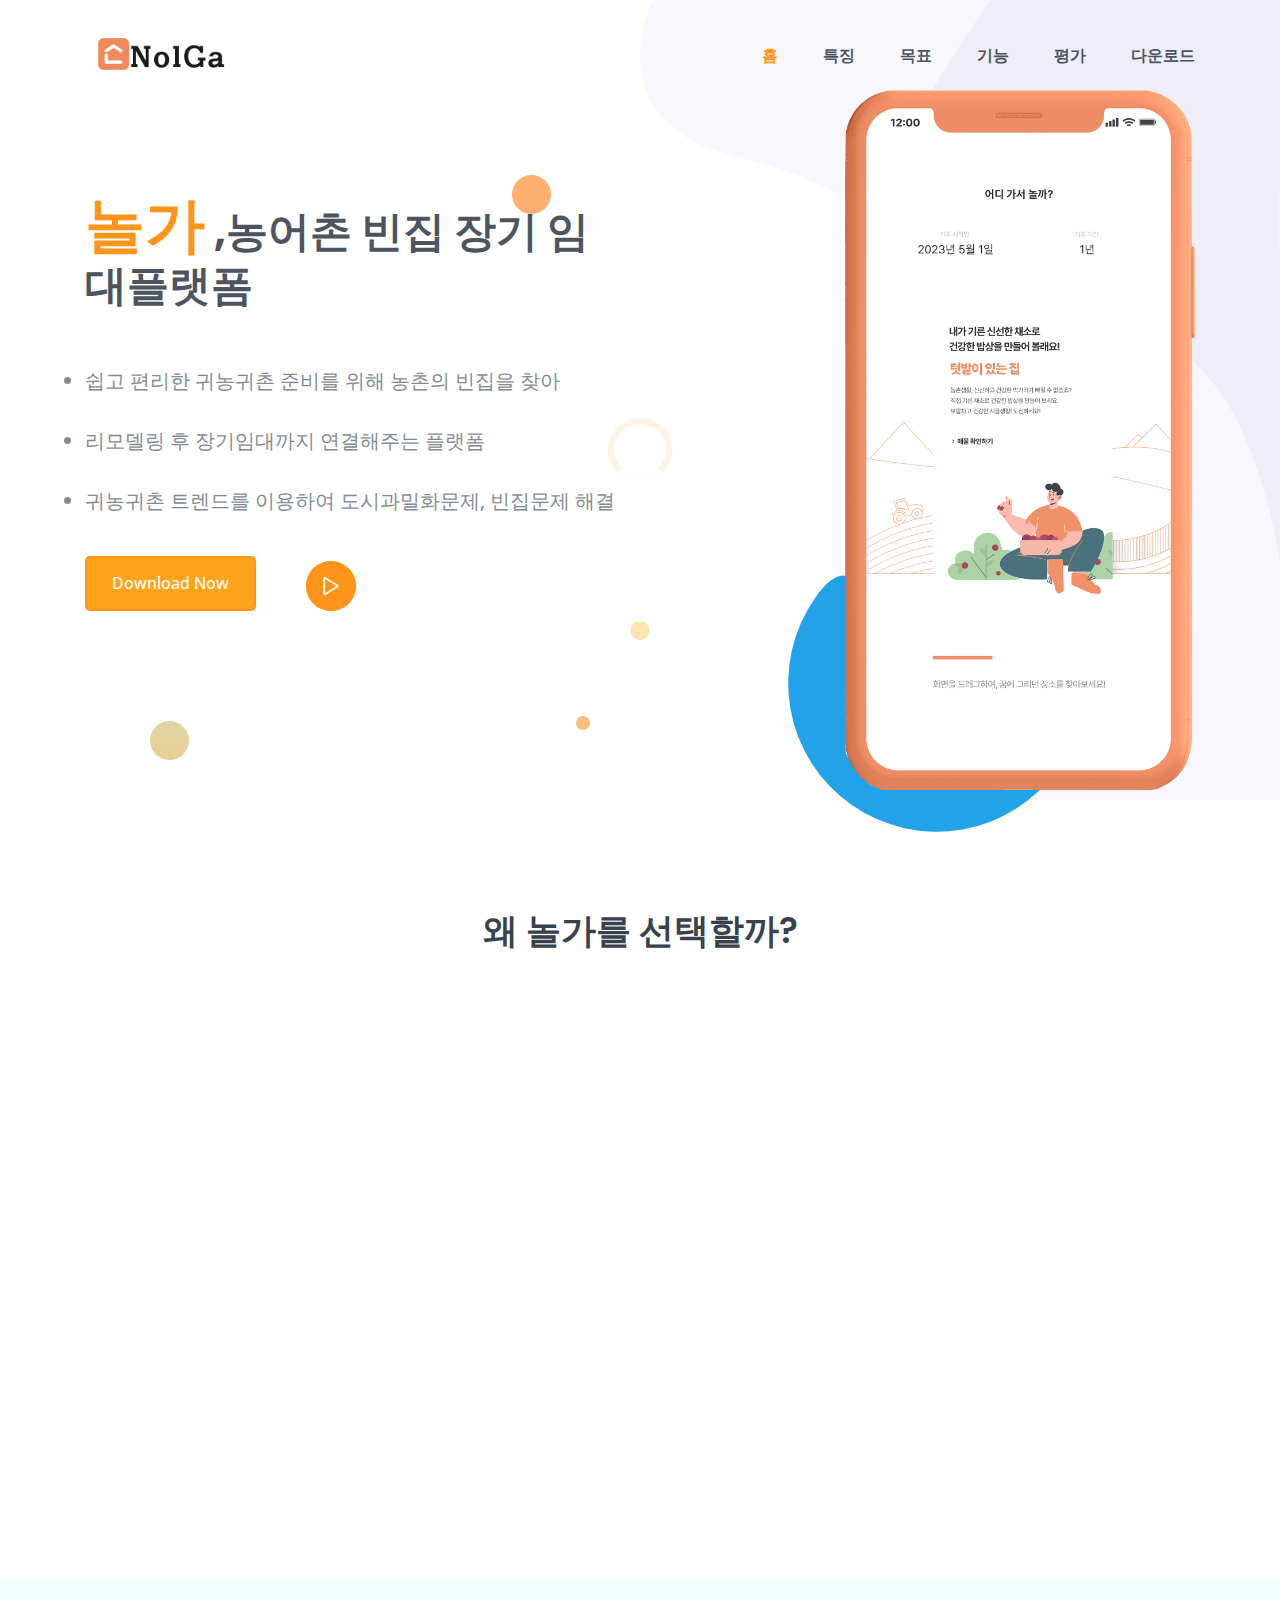
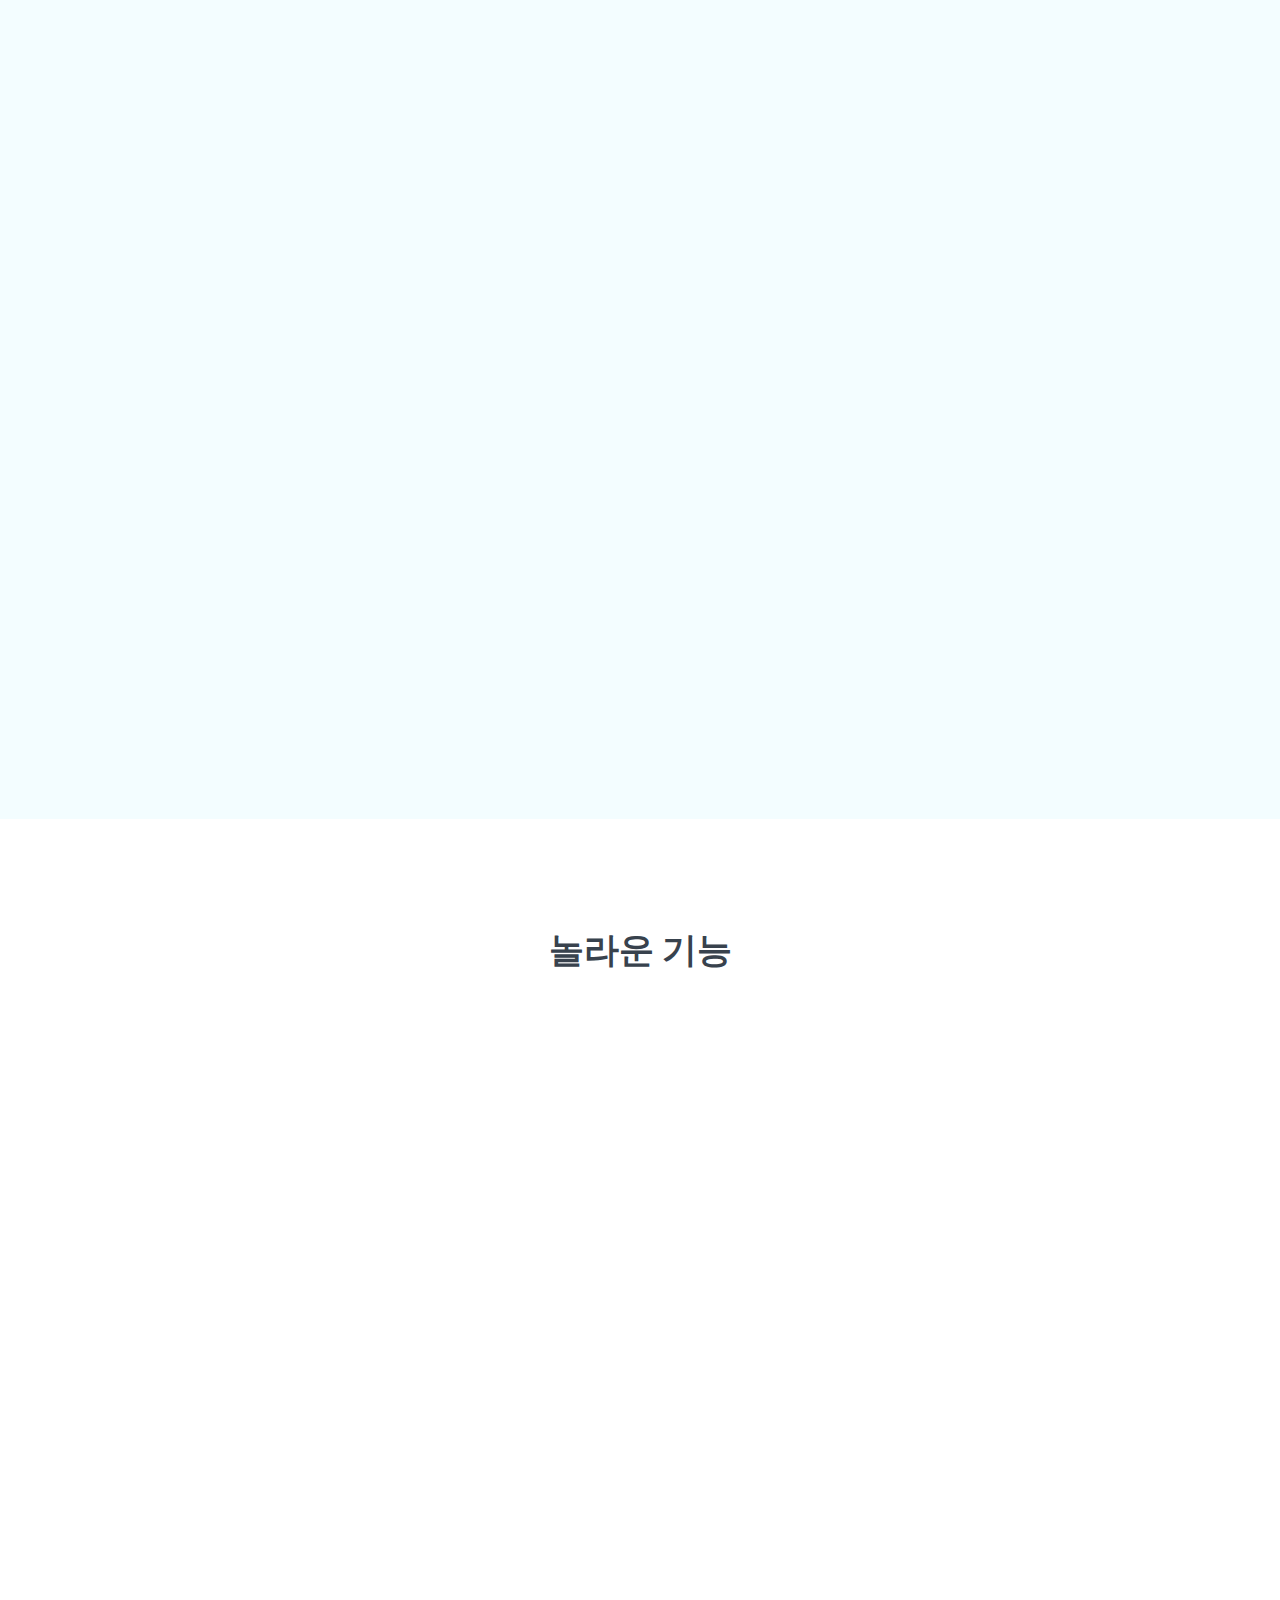
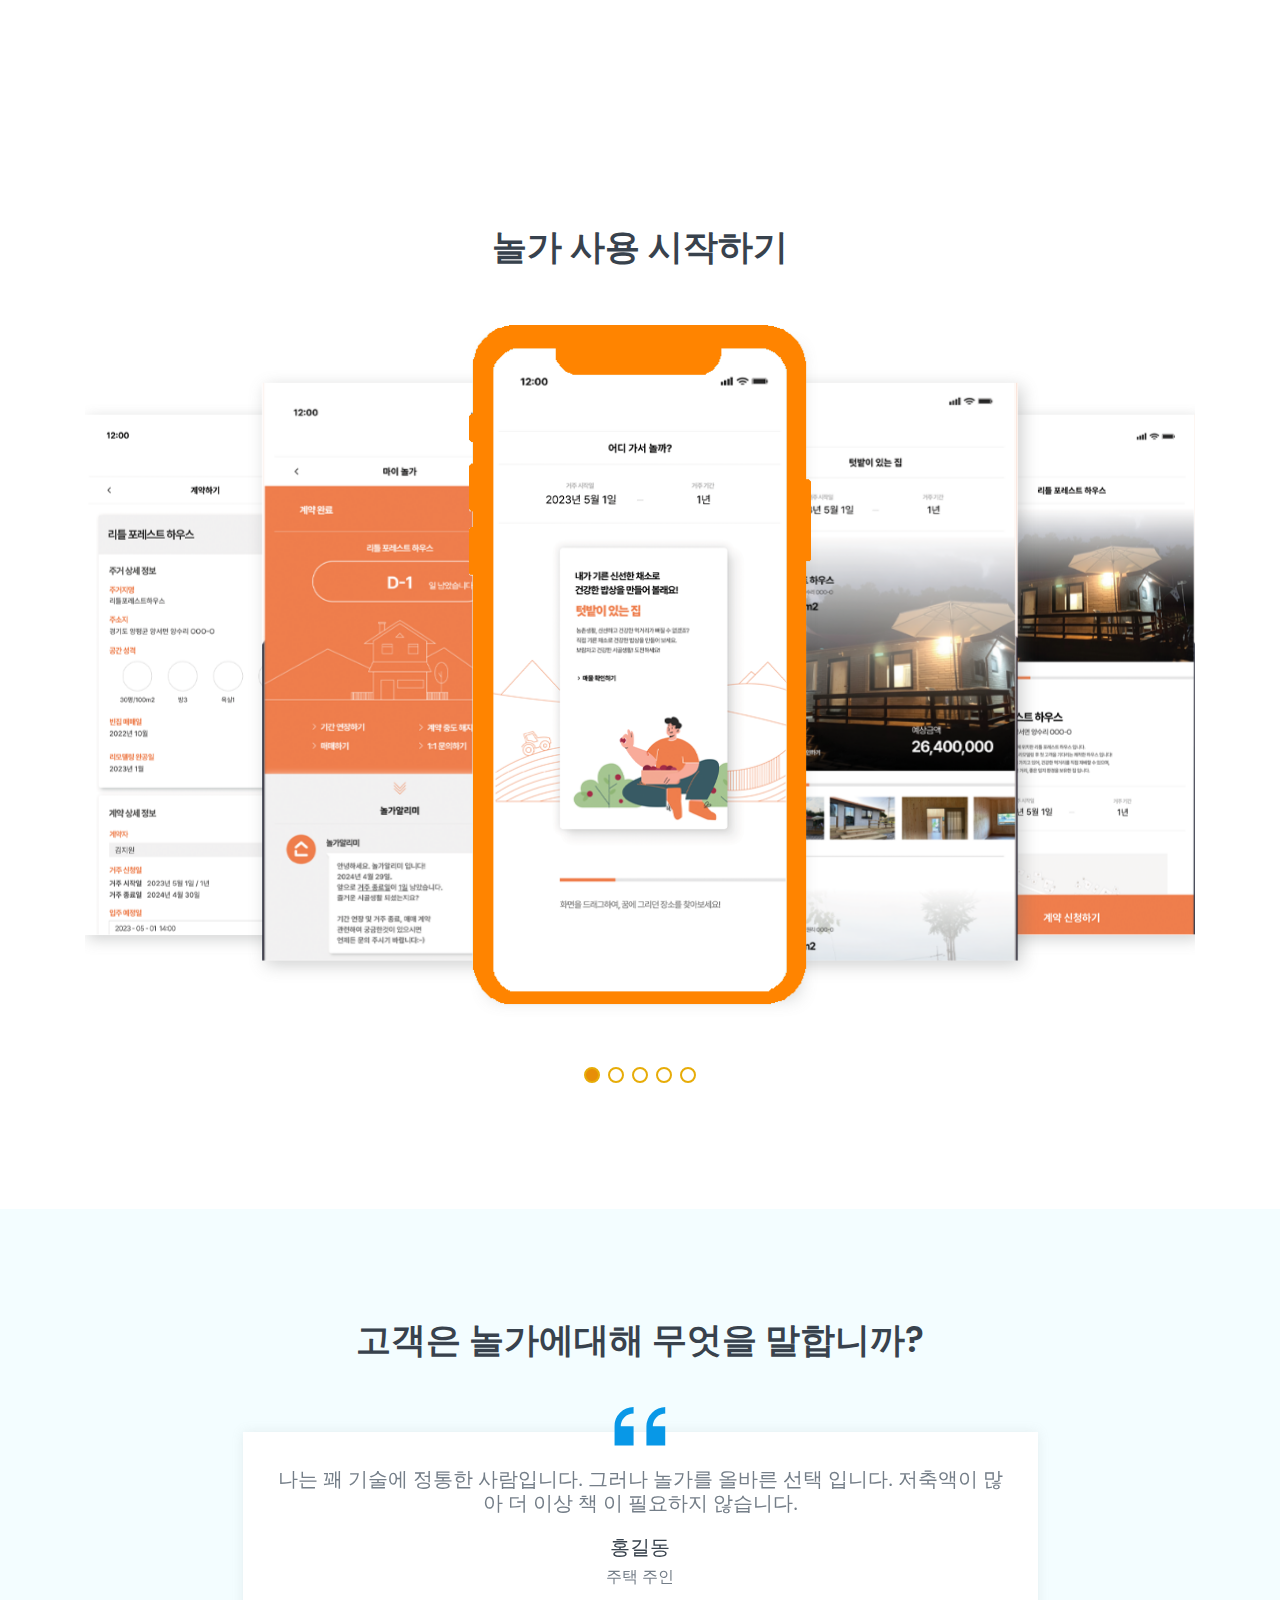
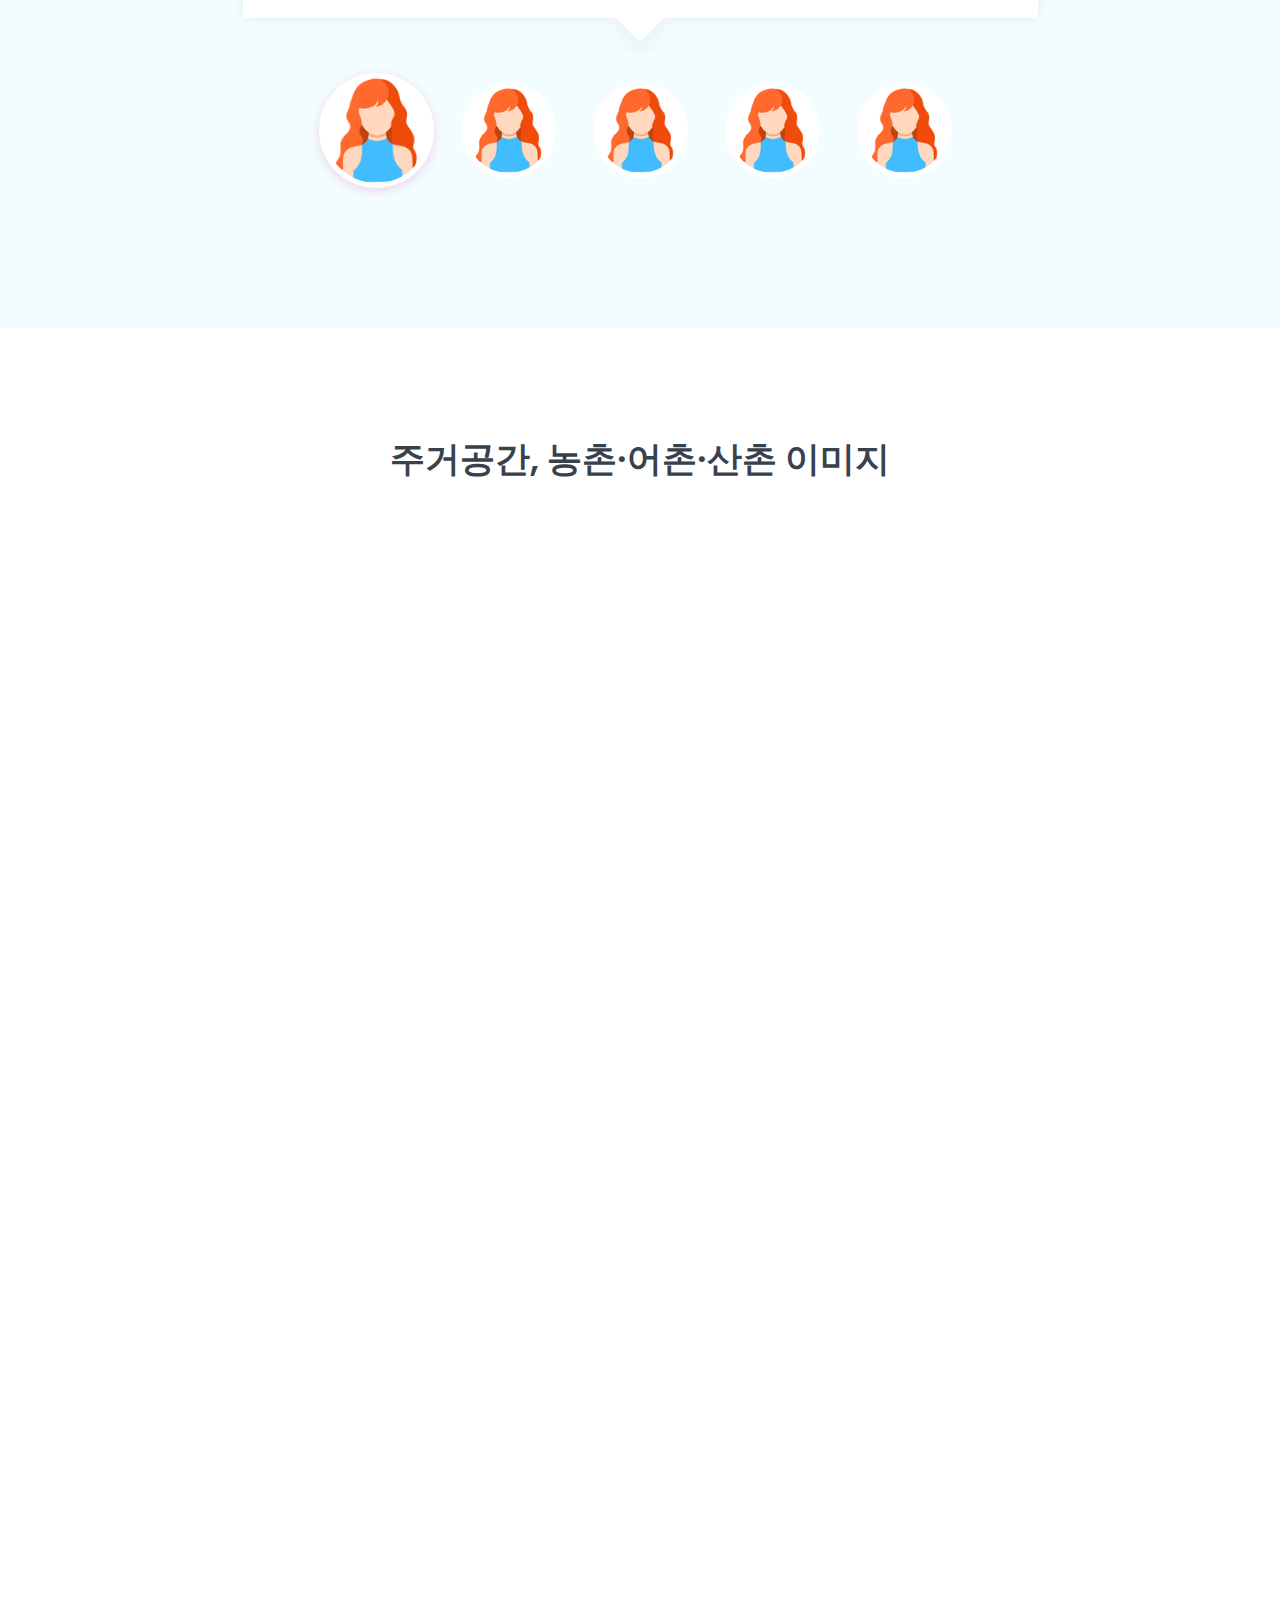
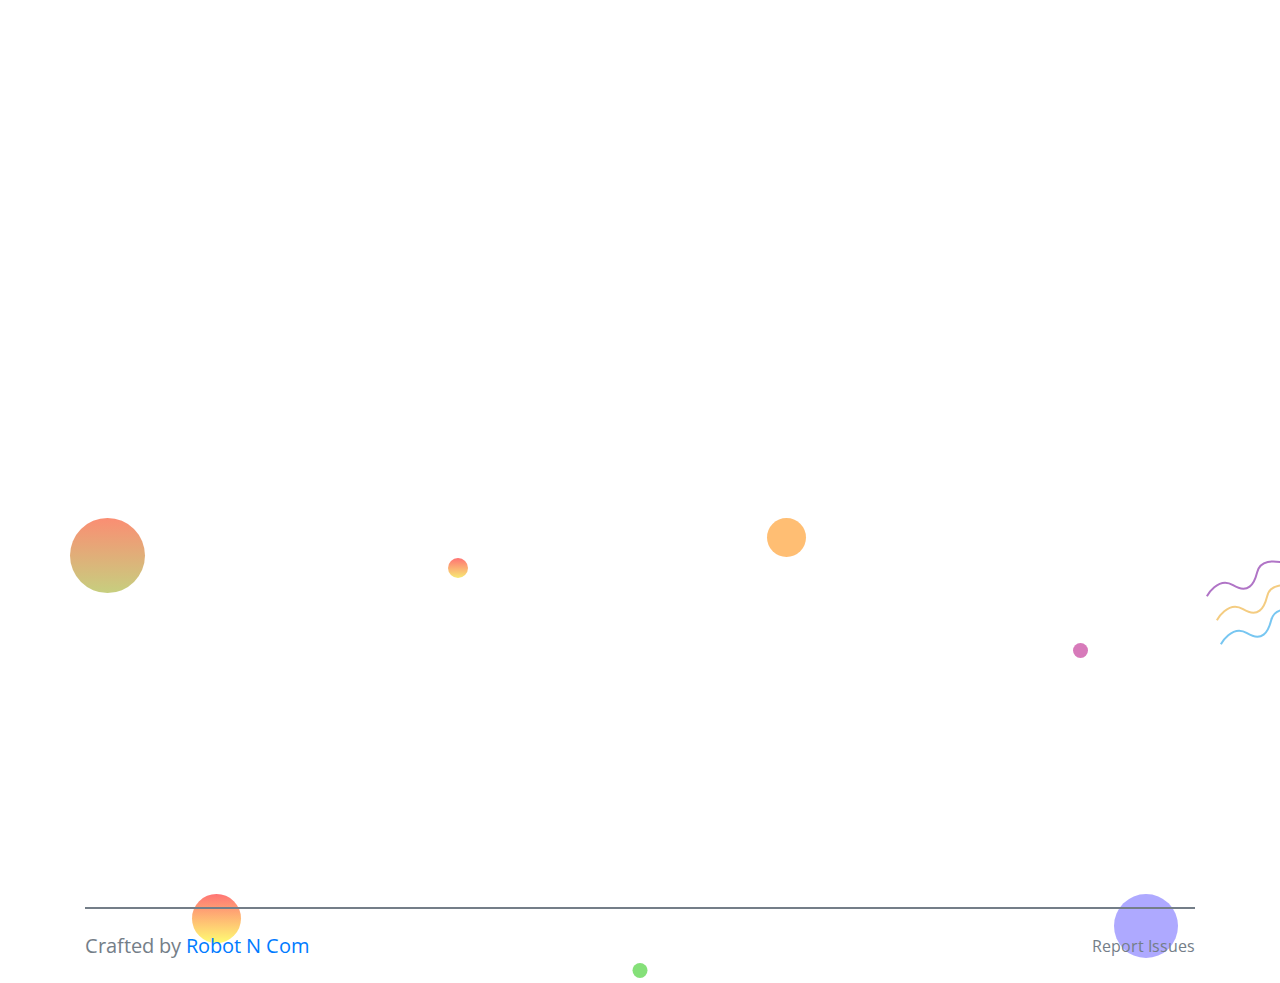
==== commit 72a3bc96: "commit" ====
--- a/index.html
+++ b/index.html
@@ -74,7 +74,7 @@
                     <div class="col-lg-12">
                         <nav class="navbar navbar-expand-lg">
                             <a class="navbar-brand" href="index.html">
-                                <img src="assets/images/logo.png" alt="Logo">
+                                <img src="assets/images/logo1.png" alt="Logo">
                             </a>
                             <button class="navbar-toggler" type="button" data-toggle="collapse" data-target="#navbarSupportedContent" aria-controls="navbarSupportedContent" aria-expanded="false" aria-label="Toggle navigation">
                                 <span class="toggler-icon"></span>
@@ -100,7 +100,7 @@
                                         <a class="page-scroll" href="#testimonial">평가</a>
                                     </li>
                                     <li class="nav-item">
-                                        <a href="#download" class="btn6">Download</a>
+                                        <a class="page-scroll" href="#download">다운로드</a>
                                     </li>
                                 </ul>
                             </div> <!-- navbar collapse -->
@@ -123,10 +123,11 @@
                 <div class="row align-items-center justify-content-center justify-content-lg-between">
                     <div class="col-lg-6 col-md-10">
                         <div class="header-hero-content">
-                            <h3 class="header-title wow fadeInLeftBig" data-wow-duration="1.3s" data-wow-delay="0.2s"><span>놀가,</span><br> 농어촌 빈집 장기 임대플랫폼</h3>
+                            <h3 class="header-title wow fadeInLeftBig" data-wow-duration="1.3s" data-wow-delay="0.2s"><span>놀가</span> ,농어촌 빈집 장기 임대플랫폼</h3>
                             <br>
                             <p class="text wow fadeInLeftBig" data-wow-duration="1.3s" data-wow-delay="0.6s">
-                                <li class="text wow fadeInLeftBig" data-wow-duration="1.3s" data-wow-delay="0.6s">쉽고 편리한 귀농귀촌 준비를 위해 농촌의 빈집을 찾아 리모델링 후 장기임대까지 연결해주는 플랫폼</li>
+                                <li class="text wow fadeInLeftBig" data-wow-duration="1.3s" data-wow-delay="0.6s">쉽고 편리한 귀농귀촌 준비를 위해 농촌의 빈집을 찾아</li>
+                                <li class="text wow fadeInLeftBig" data-wow-duration="1.3s" data-wow-delay="0.6s">리모델링 후 장기임대까지 연결해주는 플랫폼</li>
                                 <li class="text wow fadeInLeftBig" data-wow-duration="1.3s" data-wow-delay="0.6s">귀농귀촌 트렌드를 이용하여 도시과밀화문제, 빈집문제 해결</li>
                             </p>
                             <ul class="d-flex">
@@ -169,23 +170,24 @@
                 <div class="col-lg-3 col-sm-6">
                     <div class="single-services services-color-1 text-center mt-30 wow fadeInUpBig" data-wow-duration="1.3s" data-wow-delay="0.2s">
                         <div class="services-icon d-flex align-items-center justify-content-center">
-                            <i class="lni lni-mobile "></i>
+                            <i class="lni lni-layers"></i>
                         </div>
                         <div class="services-content">
                             <h4 class="services-title"><a href="#">쉽게 사용</a></h4>
                             <br>
                             <p class="text">앱 인터페이스가 매우 단순하여 쉽고 편리하게 사용할 수 있다.</p>
-                            <br><br><br>
+                            <br><br>
                         </div>
                     </div> <!-- single services -->
                 </div>
                 <div class="col-lg-3 col-sm-6">
                     <div class="single-services services-color-2 text-center mt-30 wow fadeInUpBig" data-wow-duration="1.3s" data-wow-delay="0.4s">
                         <div class="services-icon d-flex align-items-center justify-content-center">
-                            <i class="lni lni-comments-reply"></i>
+                            <i class="lni lni-layout"></i>
                         </div>
                         <div class="services-content">
-                            <h4 class="services-title"><a href="#">클로징 룸 및 서비스</a></h4>            
+                            <h4 class="services-title"><a href="#">클로징 룸 및 서비스</a></h4>
+                            <br>
                             <p class="text">객실 요금 마감은 QR 코드와 같은 최신 기능을 지원하여 간단하고 빠르다.</p>
                             <br><br>
                         </div>
@@ -194,7 +196,7 @@
                 <div class="col-lg-3 col-sm-6">
                     <div class="single-services services-color-3 text-center mt-30 wow fadeInUpBig" data-wow-duration="1.3s" data-wow-delay="0.6s">
                         <div class="services-icon d-flex align-items-center justify-content-center">
-                            <i class="lni lni-control-panel"></i>
+                            <i class="lni lni-bolt"></i>
                         </div>
                         <div class="services-content">
                             <h4 class="services-title"><a href="#">룸서비스 및 유틸리티</a></h4>
@@ -206,7 +208,7 @@
                 <div class="col-lg-3 col-sm-6">
                     <div class="single-services services-color-4 text-center mt-30 wow fadeInUpBig" data-wow-duration="1.3s" data-wow-delay="0.8s">
                         <div class="services-icon d-flex align-items-center justify-content-center">
-                            <i class="lni lni-wechat"></i>
+                            <i class="lni lni-protection"></i>
                         </div>
                         <div class="services-content">
                             <h4 class="services-title"><a href="#">채팅 - 문제 보고</a></h4>
@@ -286,7 +288,7 @@
                         
                         <div class="single-features features-color-3 d-sm-flex mt-30 wow fadeInUpBig" data-wow-duration="1.3s" data-wow-delay="0.6s">
                             <div class="features-icon d-flex justify-content-center align-items-center">
-                                <i class="lni lni-plant"></i>
+                                <i class="lni lni-leaf"></i>
                             </div>
                             <div class="features-content media-body">
                                 <h4 class="features-title">농촌거주 및 체험</h4>
@@ -614,7 +616,7 @@
                     <div class="col-lg-4 col-md-6">
                         <div class="footer-about mt-50 wow fadeIn" data-wow-duration="1.3s" data-wow-delay="0.2s">
                             <a class="logo" href="#" >
-                                <img src="assets/images/logo1.png" alt="Logo">
+                                <img src="assets/images/logo.png" alt="Logo">
                             </a>
                             <p class="text">우리는 항상 고객에게 최고의 제품을 제공 하는 것을 목표로 하다.</p>
                             <ul class="social">
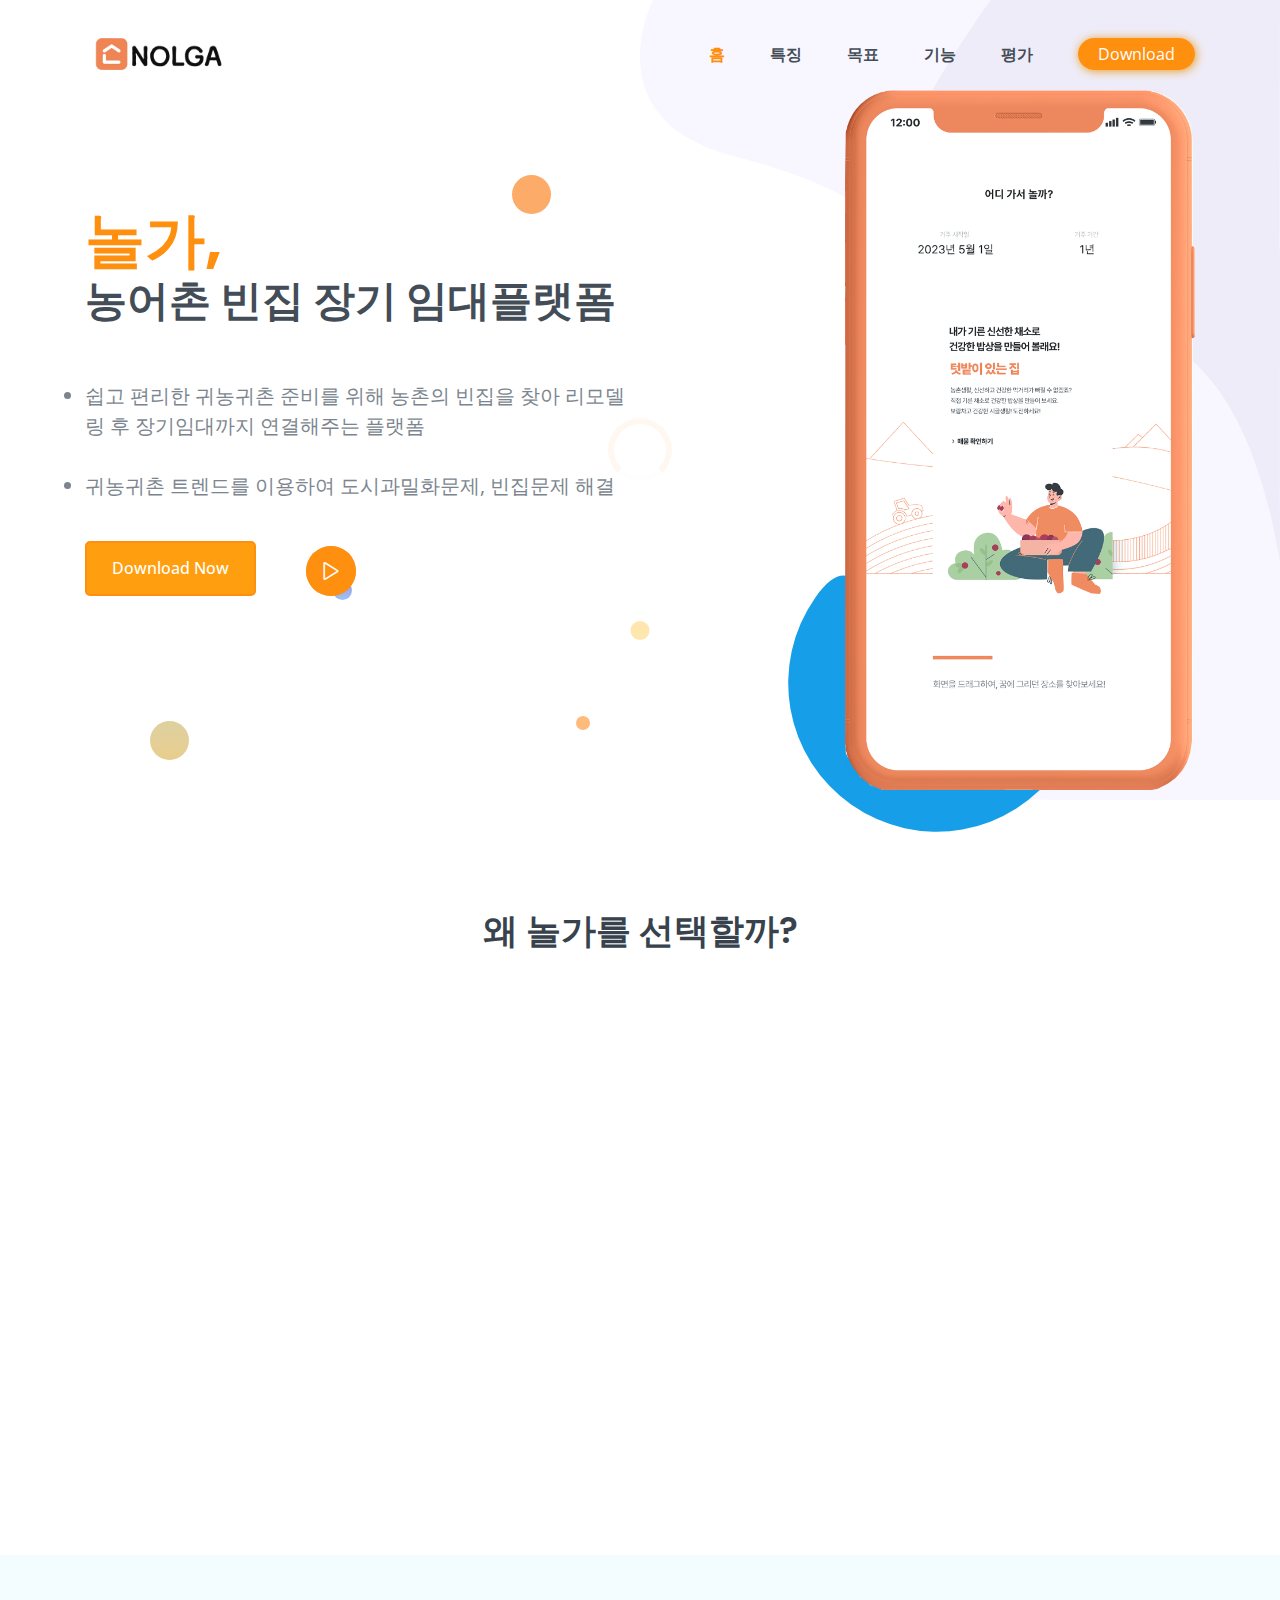
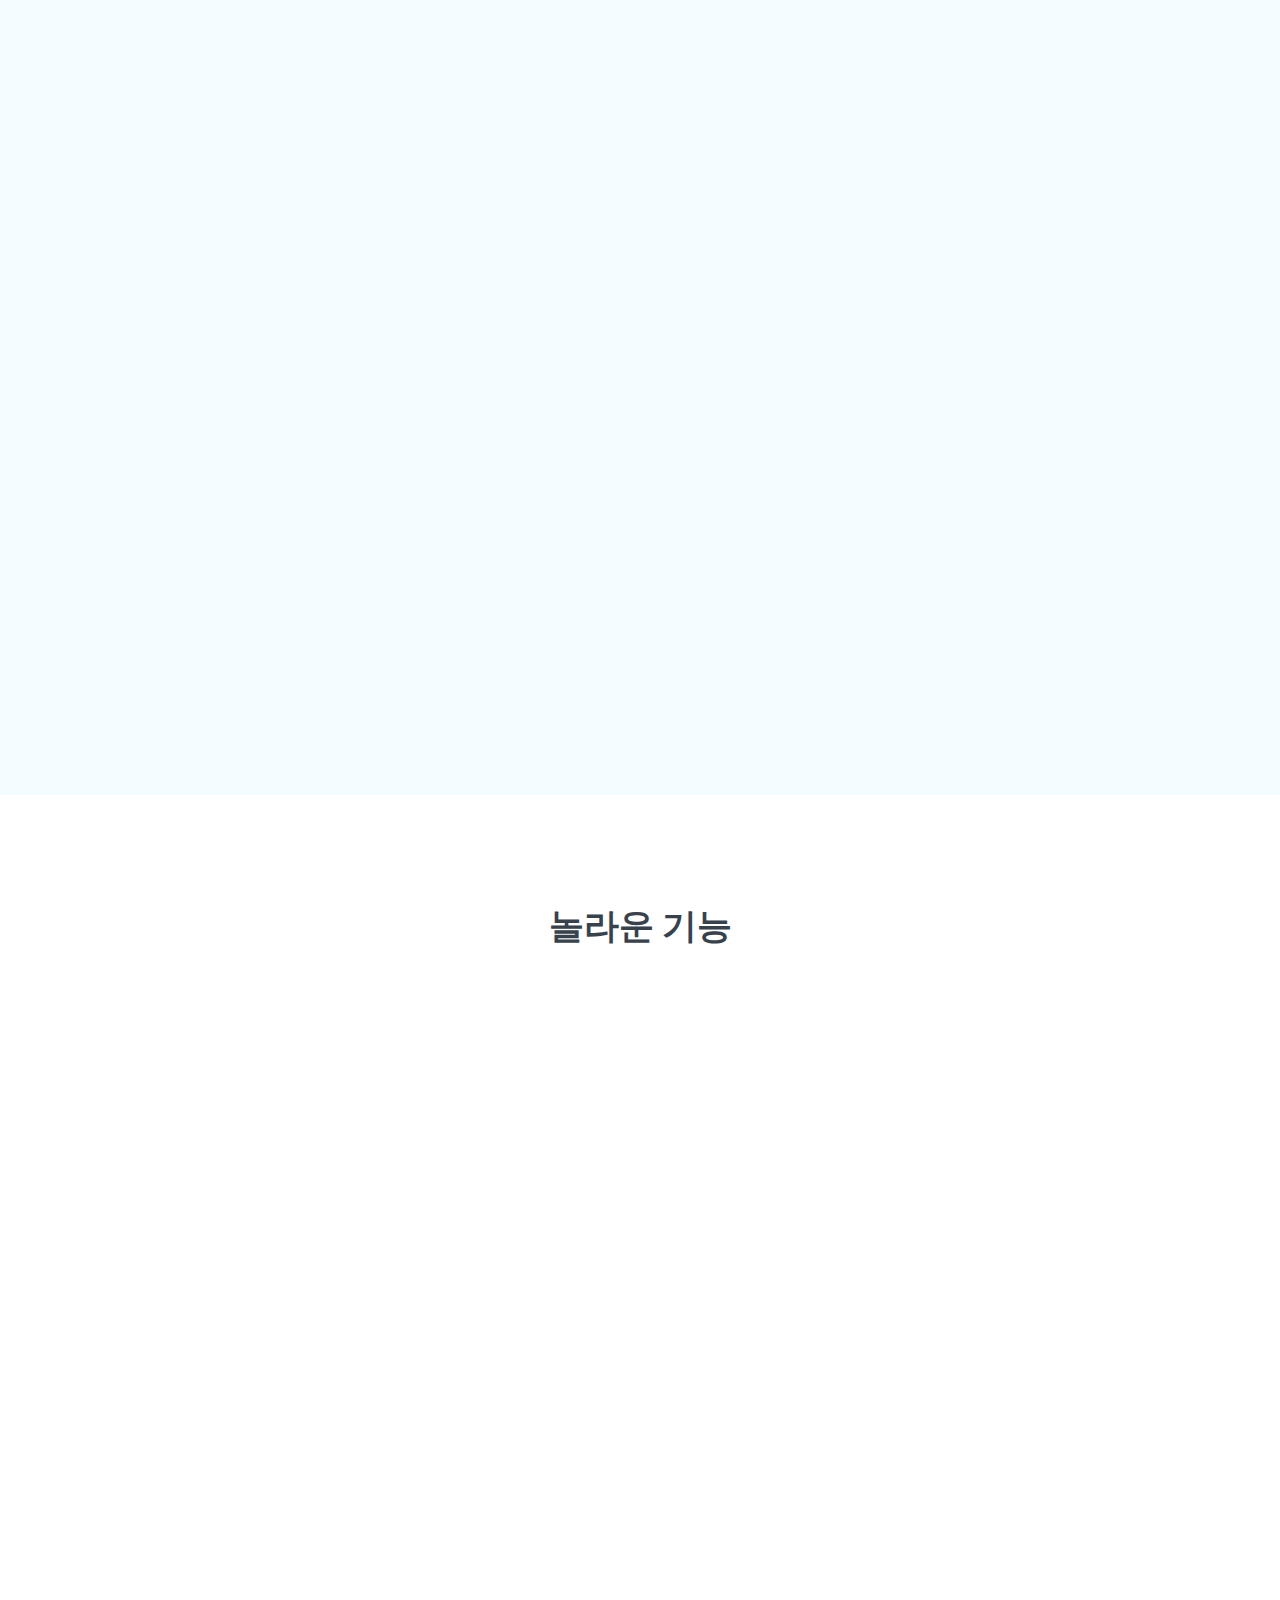
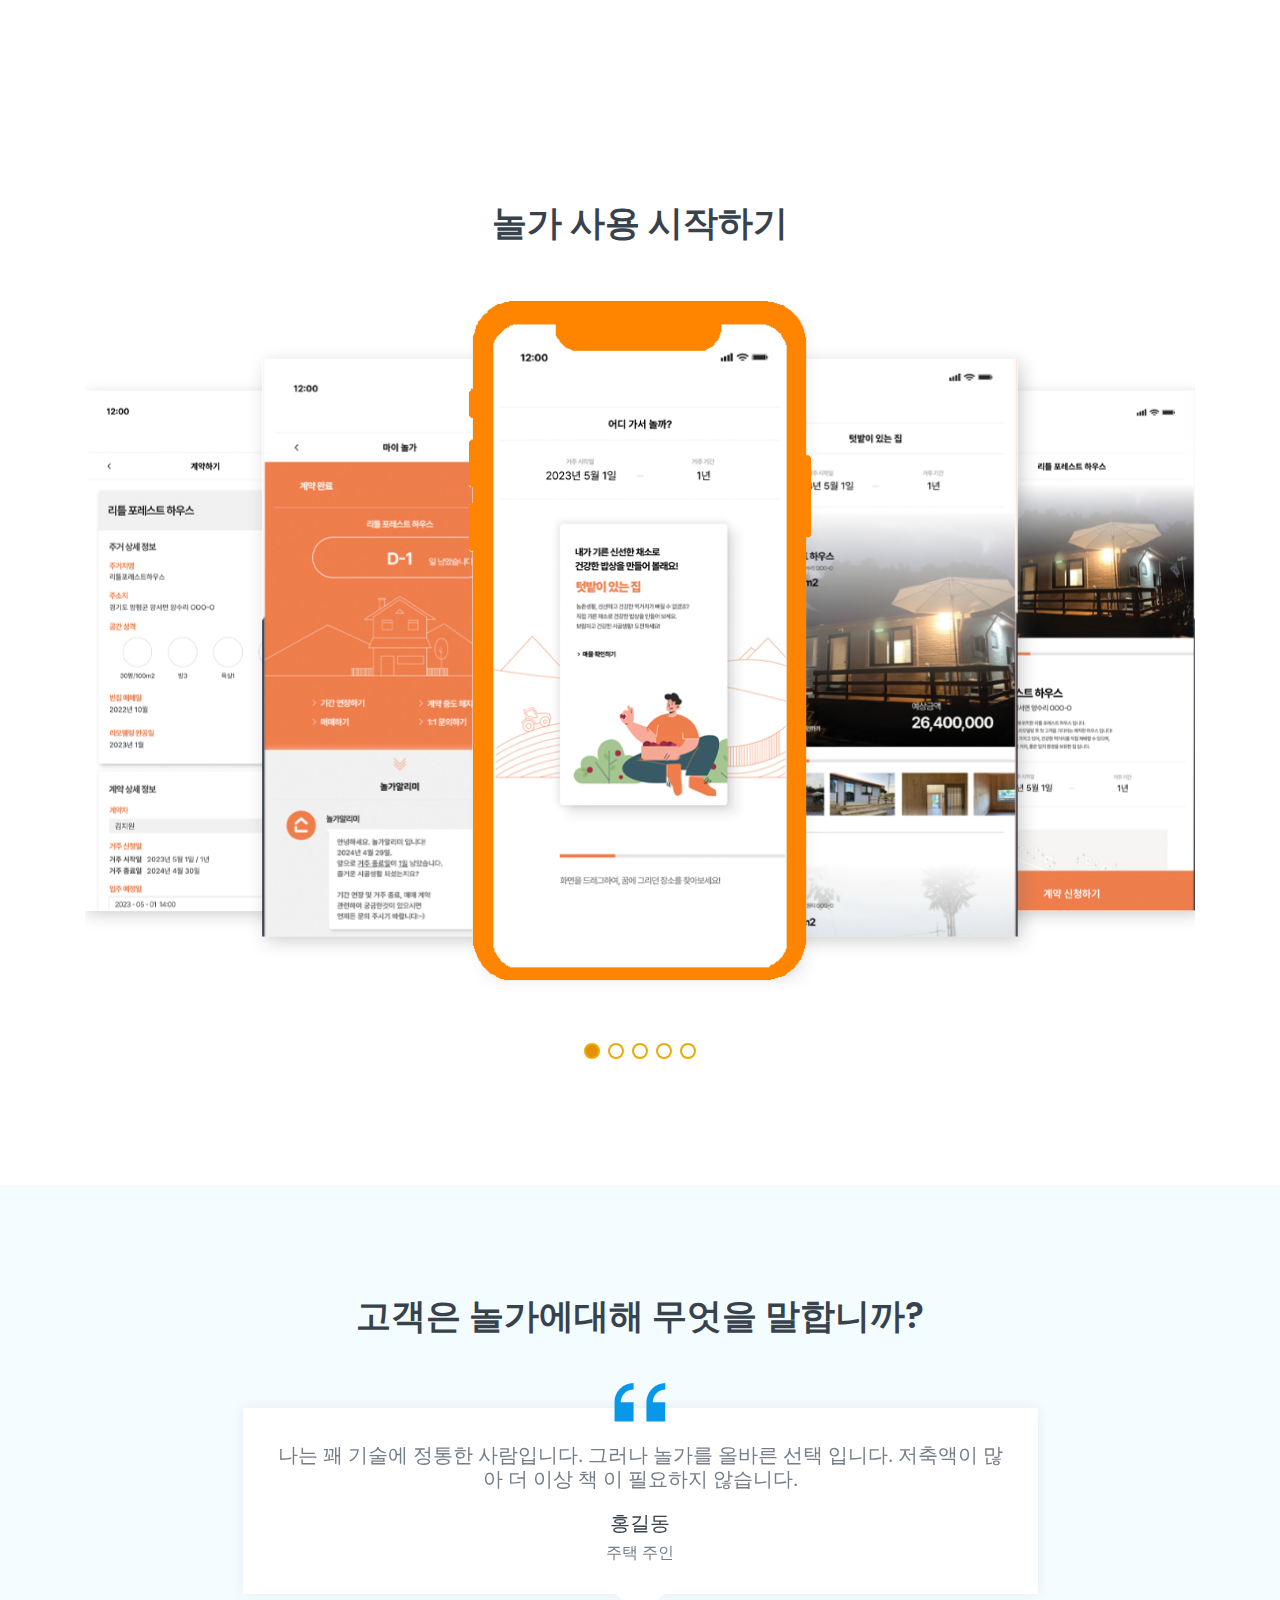
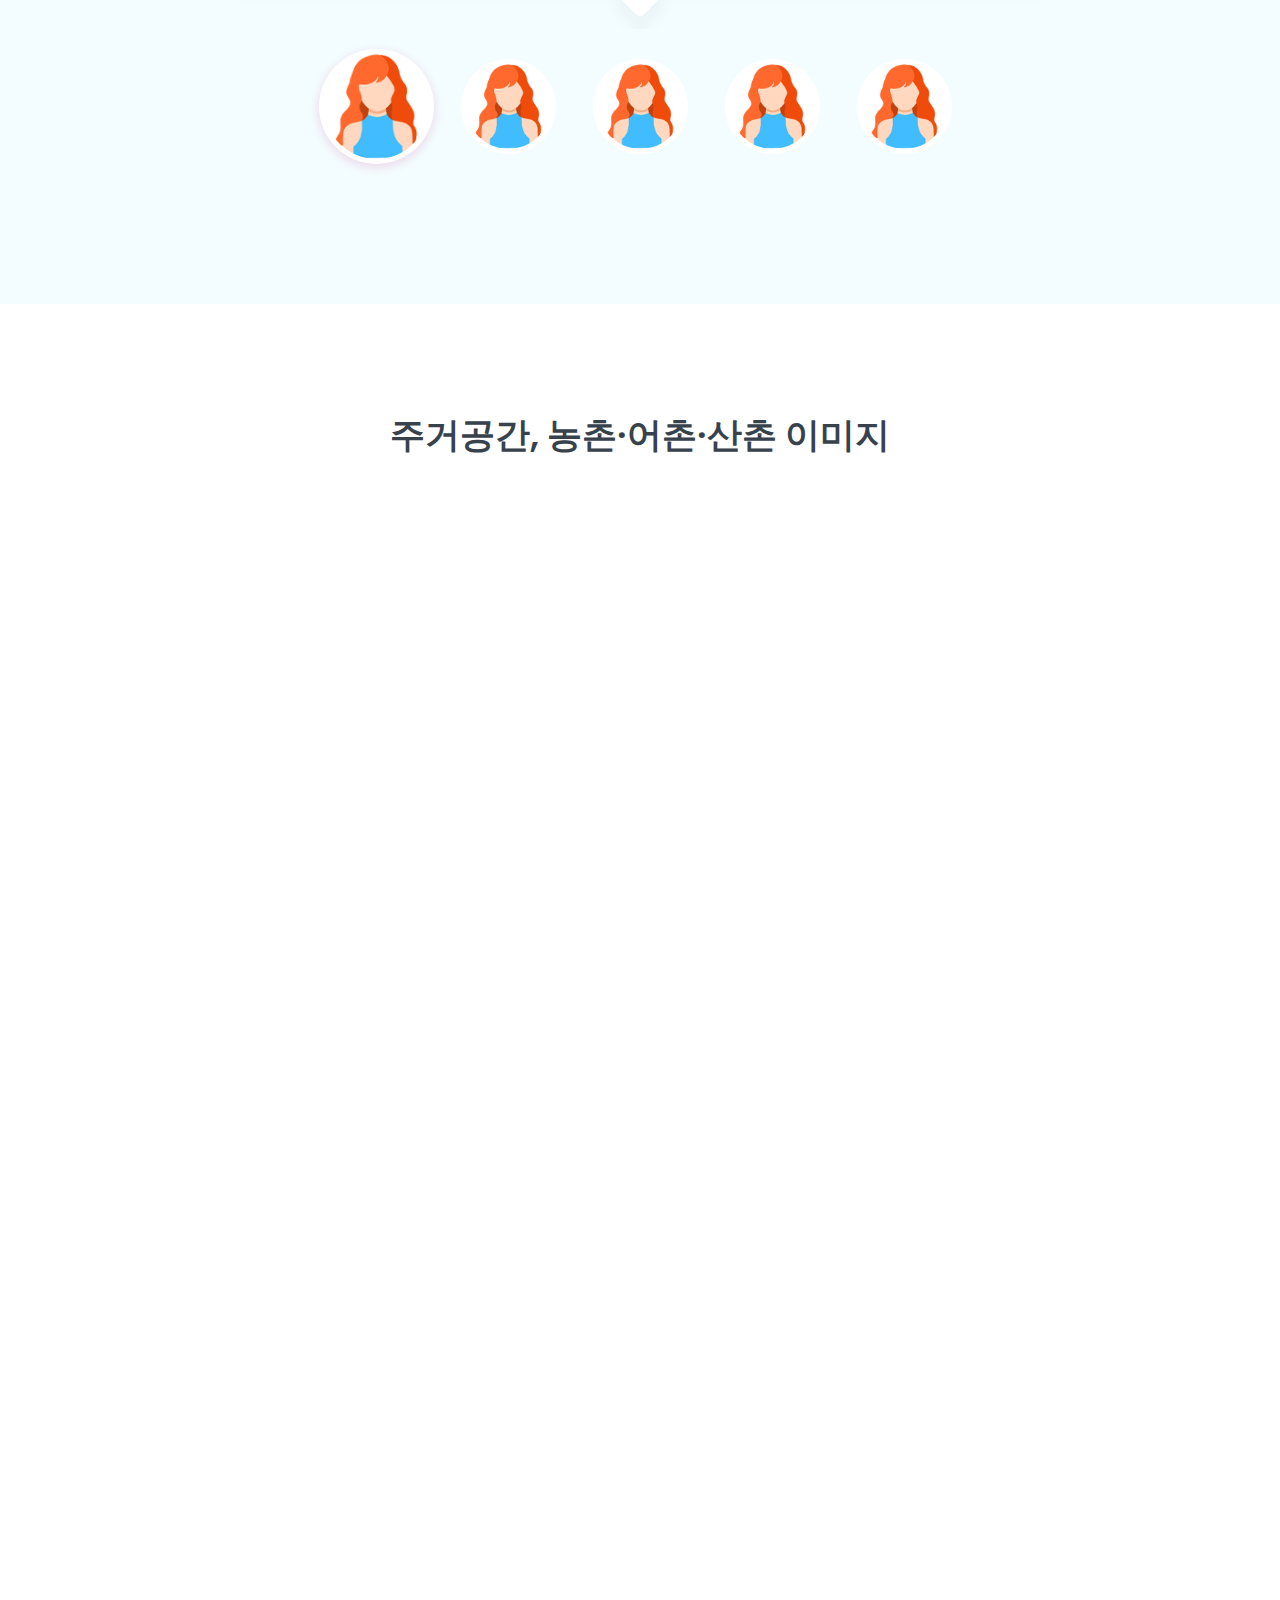
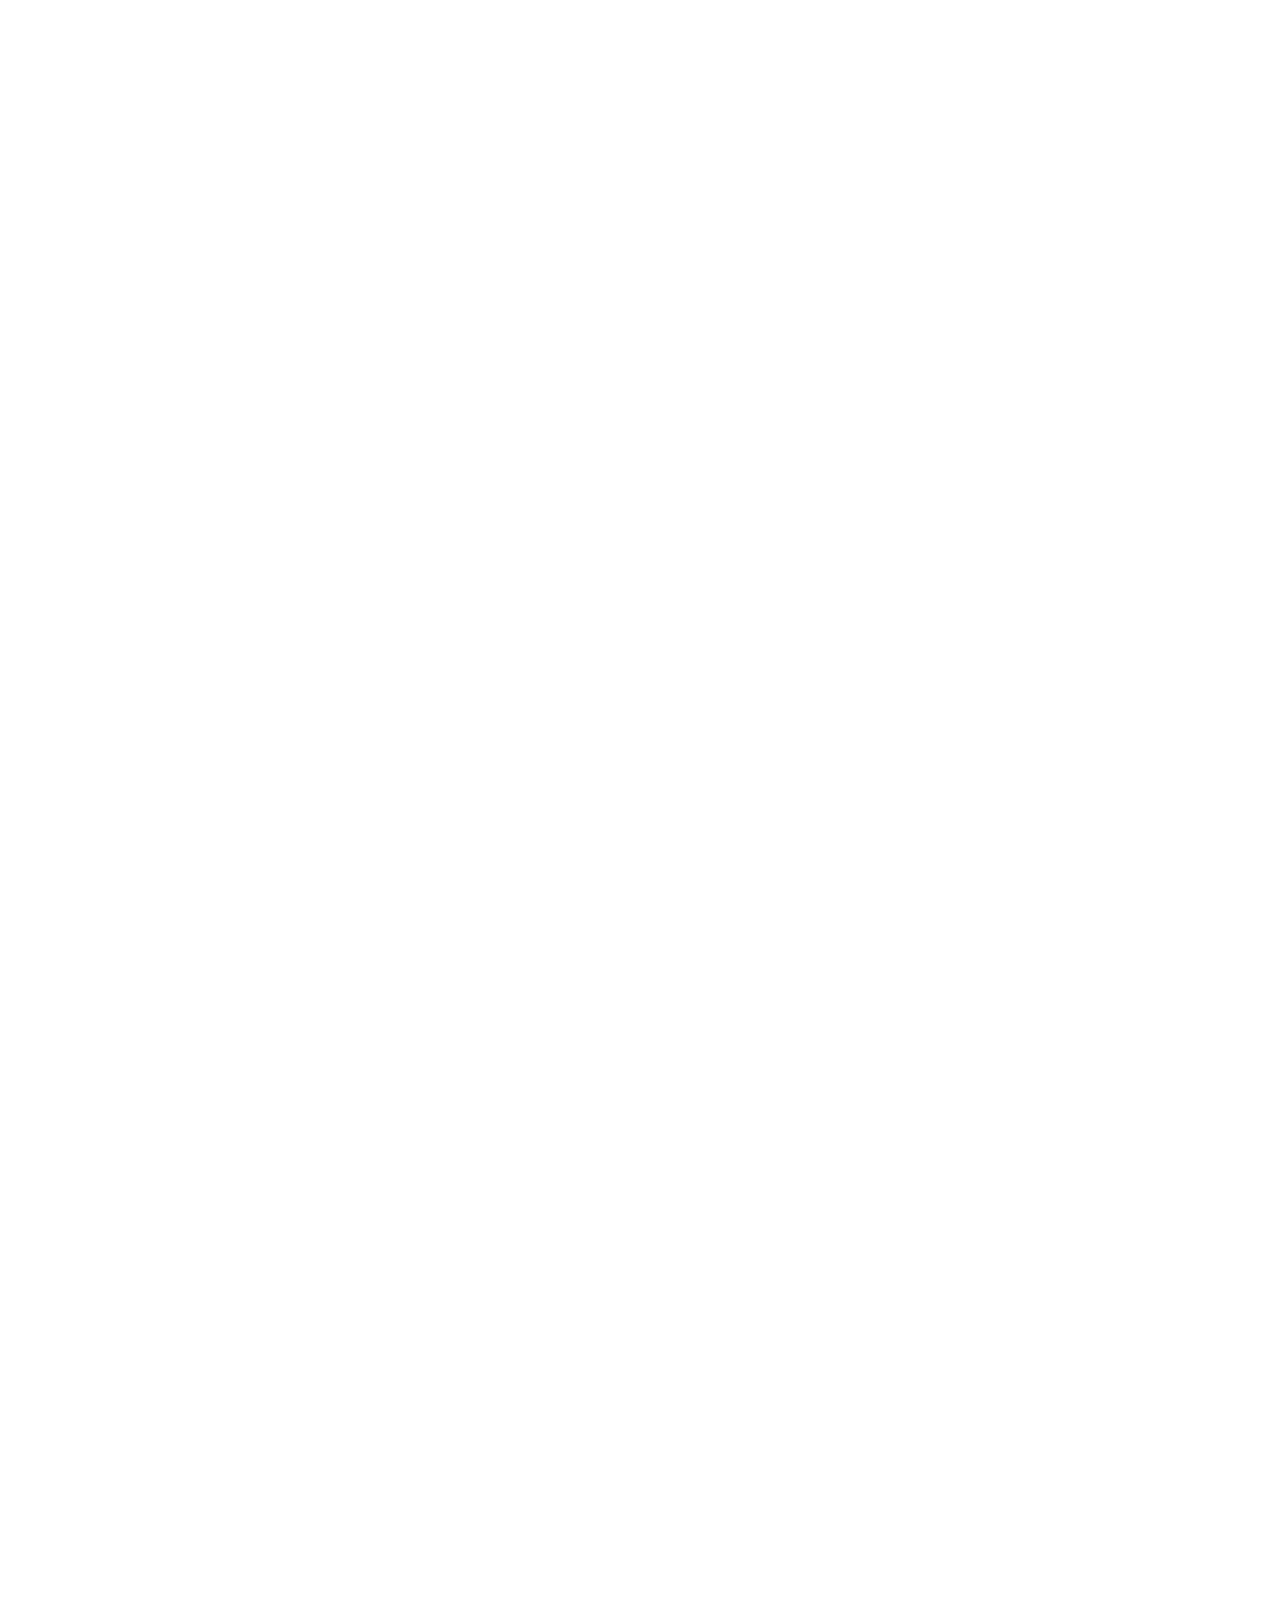
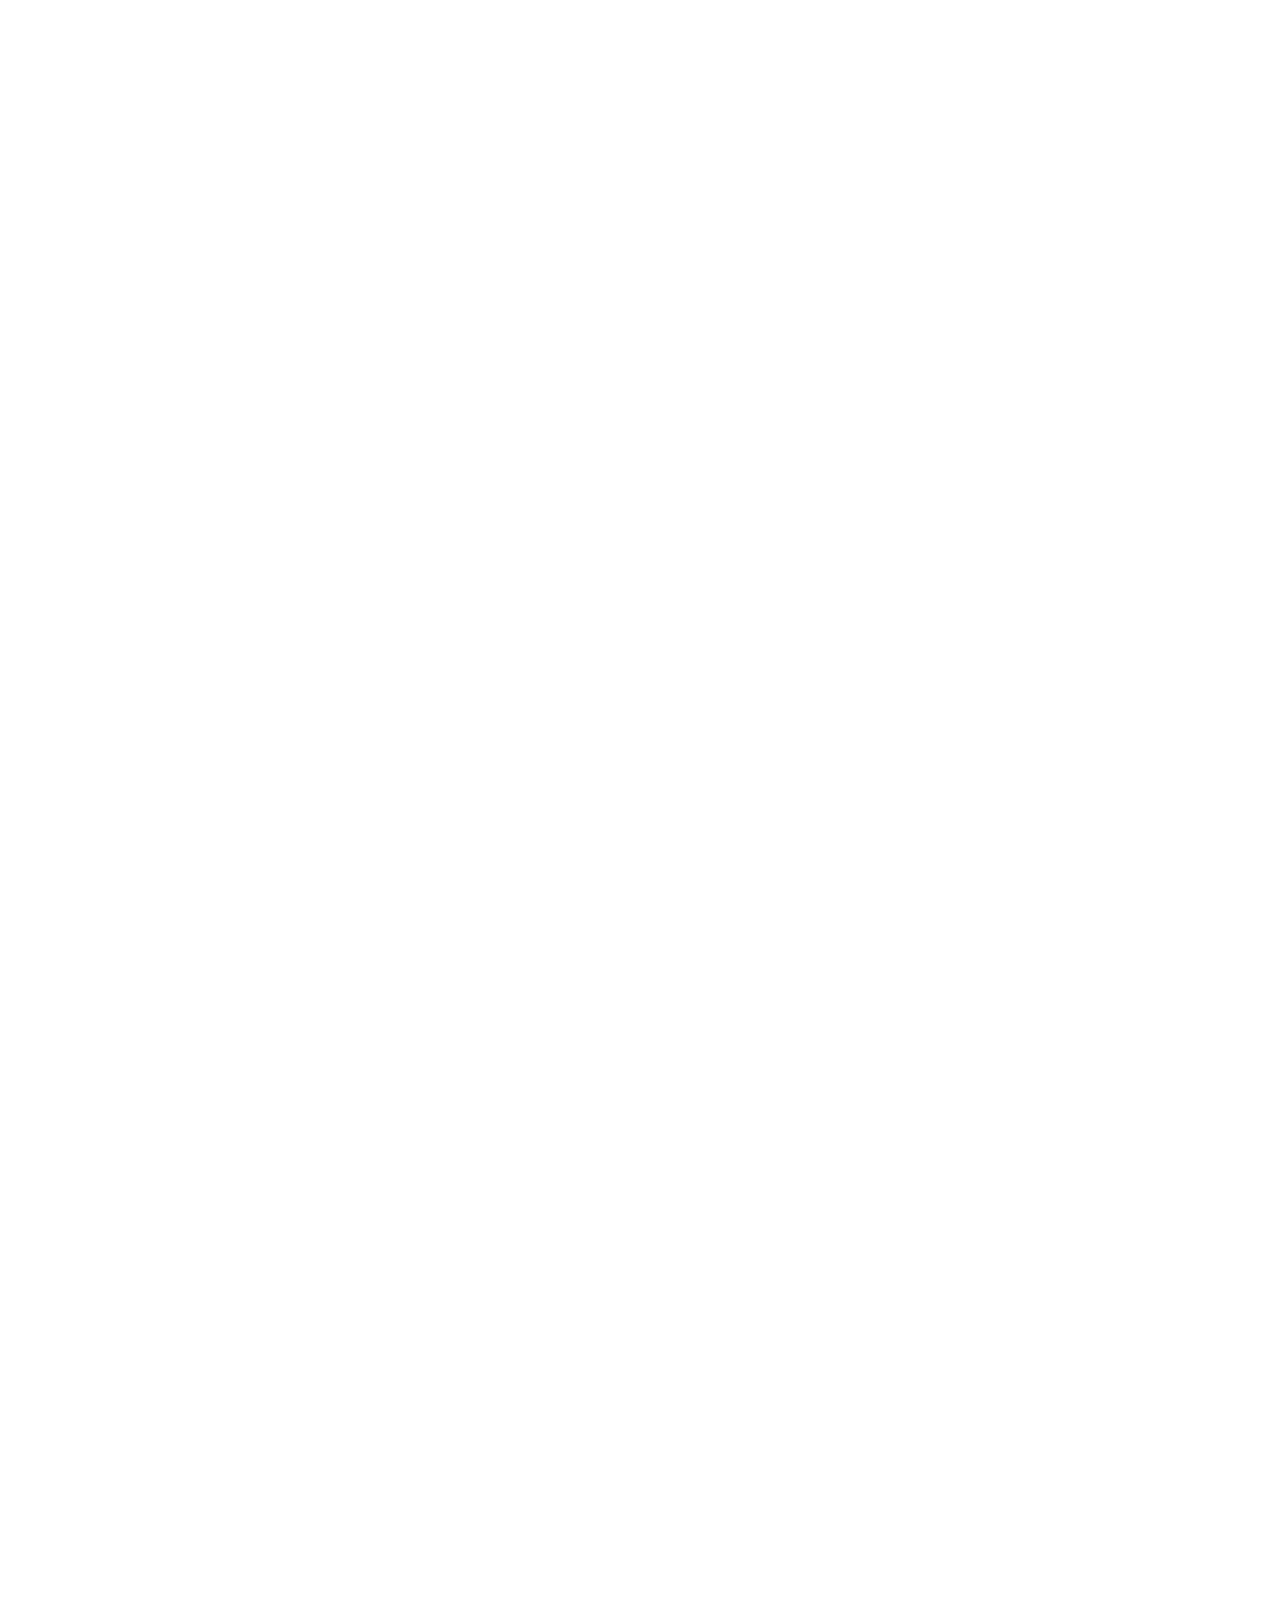
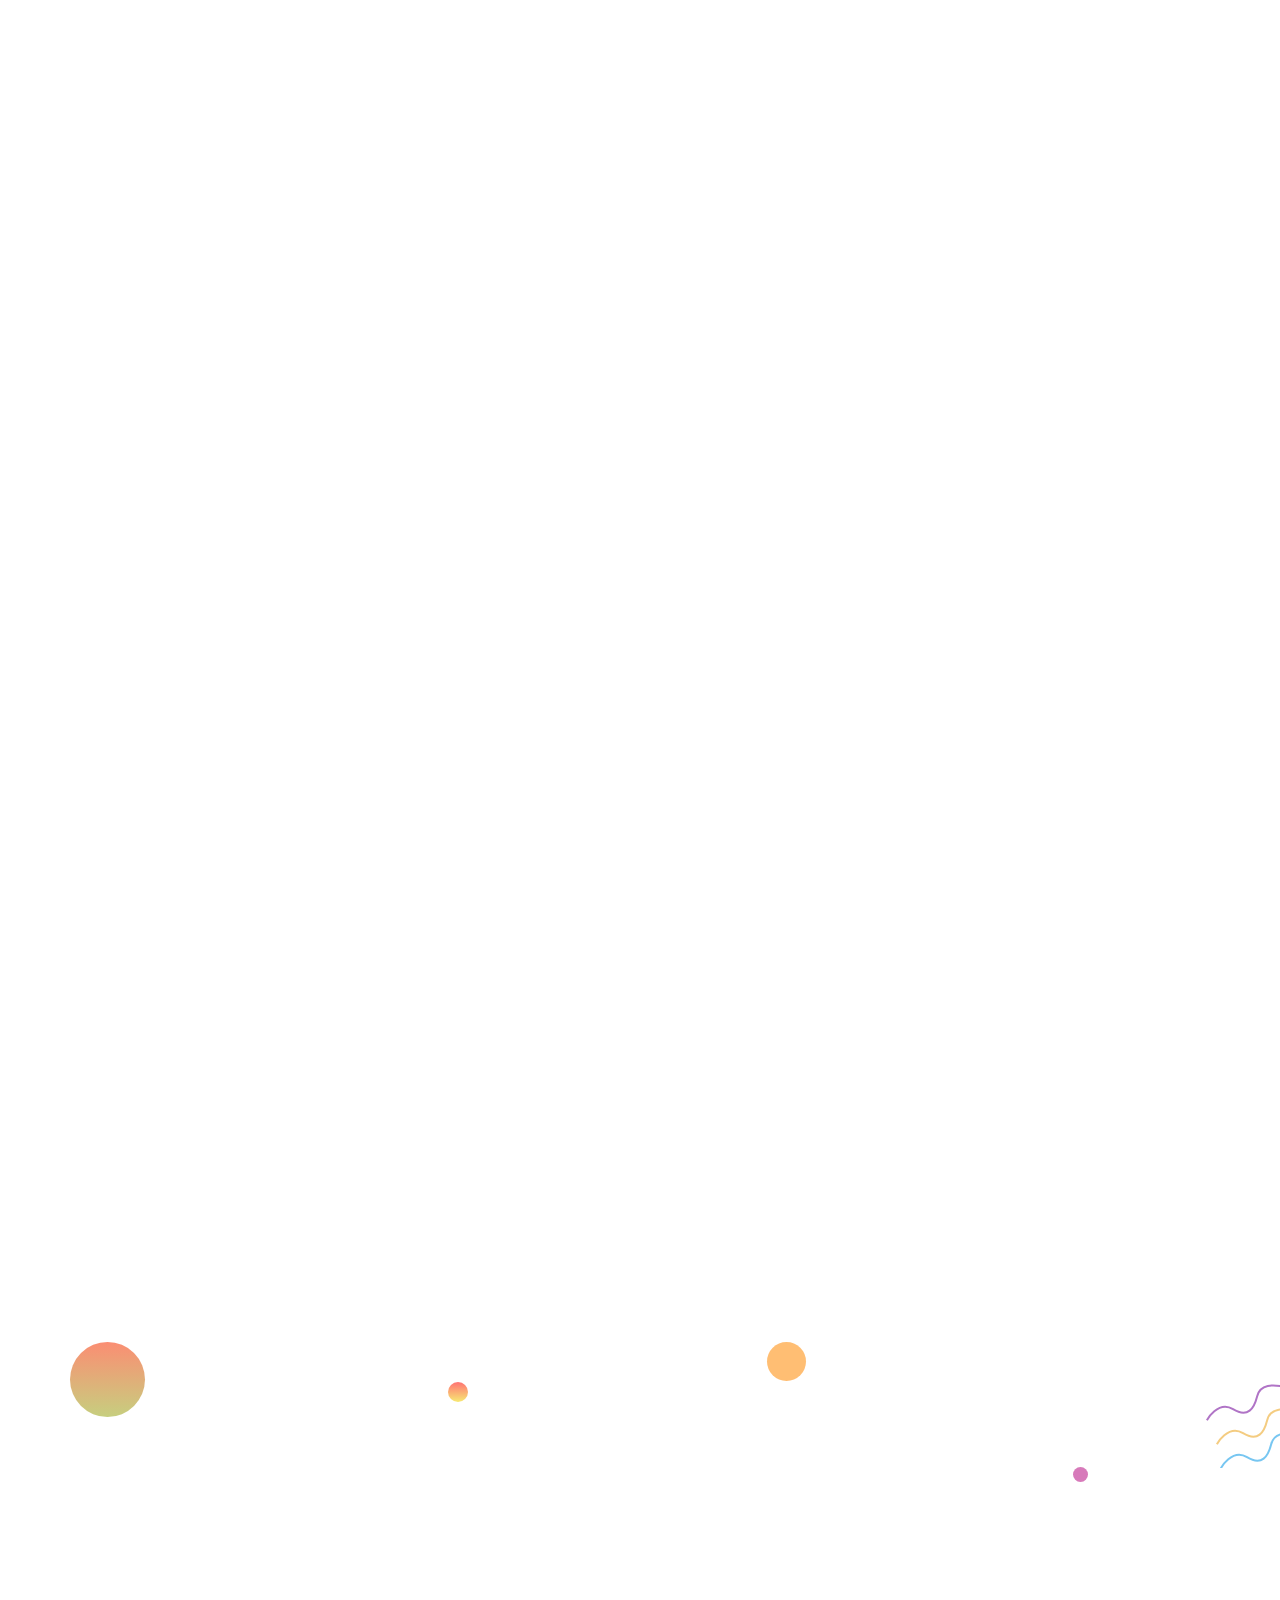
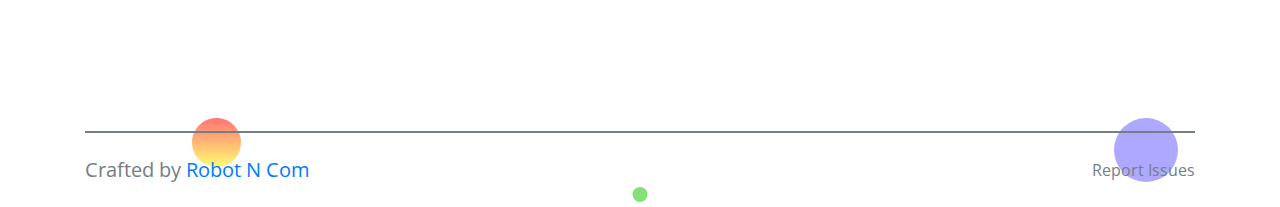
==== commit 9acaa31d: "commit" ====
--- a/index.html
+++ b/index.html
@@ -74,7 +74,7 @@
                     <div class="col-lg-12">
                         <nav class="navbar navbar-expand-lg">
                             <a class="navbar-brand" href="index.html">
-                                <img src="assets/images/logo1.png" alt="Logo">
+                                <img src="assets/images/logo.png" alt="Logo">
                             </a>
                             <button class="navbar-toggler" type="button" data-toggle="collapse" data-target="#navbarSupportedContent" aria-controls="navbarSupportedContent" aria-expanded="false" aria-label="Toggle navigation">
                                 <span class="toggler-icon"></span>
@@ -99,8 +99,8 @@
                                     <li class="nav-item">
                                         <a class="page-scroll" href="#testimonial">평가</a>
                                     </li>
-                                    <li class="nav-item">
-                                        <a class="page-scroll" href="#download">다운로드</a>
+                                    <li class="nav-item1">
+                                        <a  class="btn6"href="#download">Download</a>
                                     </li>
                                 </ul>
                             </div> <!-- navbar collapse -->
@@ -123,11 +123,10 @@
                 <div class="row align-items-center justify-content-center justify-content-lg-between">
                     <div class="col-lg-6 col-md-10">
                         <div class="header-hero-content">
-                            <h3 class="header-title wow fadeInLeftBig" data-wow-duration="1.3s" data-wow-delay="0.2s"><span>놀가</span> ,농어촌 빈집 장기 임대플랫폼</h3>
+                            <h3 class="header-title wow fadeInLeftBig" data-wow-duration="1.3s" data-wow-delay="0.2s"><span>놀가,</span><br> 농어촌 빈집 장기 임대플랫폼</h3>
                             <br>
                             <p class="text wow fadeInLeftBig" data-wow-duration="1.3s" data-wow-delay="0.6s">
-                                <li class="text wow fadeInLeftBig" data-wow-duration="1.3s" data-wow-delay="0.6s">쉽고 편리한 귀농귀촌 준비를 위해 농촌의 빈집을 찾아</li>
-                                <li class="text wow fadeInLeftBig" data-wow-duration="1.3s" data-wow-delay="0.6s">리모델링 후 장기임대까지 연결해주는 플랫폼</li>
+                                <li class="text wow fadeInLeftBig" data-wow-duration="1.3s" data-wow-delay="0.6s">쉽고 편리한 귀농귀촌 준비를 위해 농촌의 빈집을 찾아 리모델링 후 장기임대까지 연결해주는 플랫폼</li>
                                 <li class="text wow fadeInLeftBig" data-wow-duration="1.3s" data-wow-delay="0.6s">귀농귀촌 트렌드를 이용하여 도시과밀화문제, 빈집문제 해결</li>
                             </p>
                             <ul class="d-flex">
@@ -170,24 +169,23 @@
                 <div class="col-lg-3 col-sm-6">
                     <div class="single-services services-color-1 text-center mt-30 wow fadeInUpBig" data-wow-duration="1.3s" data-wow-delay="0.2s">
                         <div class="services-icon d-flex align-items-center justify-content-center">
-                            <i class="lni lni-layers"></i>
+                            <i class="lni lni-mobile "></i>
                         </div>
                         <div class="services-content">
                             <h4 class="services-title"><a href="#">쉽게 사용</a></h4>
                             <br>
                             <p class="text">앱 인터페이스가 매우 단순하여 쉽고 편리하게 사용할 수 있다.</p>
-                            <br><br>
+                            <br><br><br>
                         </div>
                     </div> <!-- single services -->
                 </div>
                 <div class="col-lg-3 col-sm-6">
                     <div class="single-services services-color-2 text-center mt-30 wow fadeInUpBig" data-wow-duration="1.3s" data-wow-delay="0.4s">
                         <div class="services-icon d-flex align-items-center justify-content-center">
-                            <i class="lni lni-layout"></i>
+                            <i class="lni lni-comments-reply"></i>
                         </div>
                         <div class="services-content">
-                            <h4 class="services-title"><a href="#">클로징 룸 및 서비스</a></h4>
-                            <br>
+                            <h4 class="services-title"><a href="#">클로징 룸 및 서비스</a></h4>            
                             <p class="text">객실 요금 마감은 QR 코드와 같은 최신 기능을 지원하여 간단하고 빠르다.</p>
                             <br><br>
                         </div>
@@ -196,7 +194,7 @@
                 <div class="col-lg-3 col-sm-6">
                     <div class="single-services services-color-3 text-center mt-30 wow fadeInUpBig" data-wow-duration="1.3s" data-wow-delay="0.6s">
                         <div class="services-icon d-flex align-items-center justify-content-center">
-                            <i class="lni lni-bolt"></i>
+                            <i class="lni lni-control-panel"></i>
                         </div>
                         <div class="services-content">
                             <h4 class="services-title"><a href="#">룸서비스 및 유틸리티</a></h4>
@@ -208,7 +206,7 @@
                 <div class="col-lg-3 col-sm-6">
                     <div class="single-services services-color-4 text-center mt-30 wow fadeInUpBig" data-wow-duration="1.3s" data-wow-delay="0.8s">
                         <div class="services-icon d-flex align-items-center justify-content-center">
-                            <i class="lni lni-protection"></i>
+                            <i class="lni lni-wechat"></i>
                         </div>
                         <div class="services-content">
                             <h4 class="services-title"><a href="#">채팅 - 문제 보고</a></h4>
@@ -288,7 +286,7 @@
                         
                         <div class="single-features features-color-3 d-sm-flex mt-30 wow fadeInUpBig" data-wow-duration="1.3s" data-wow-delay="0.6s">
                             <div class="features-icon d-flex justify-content-center align-items-center">
-                                <i class="lni lni-leaf"></i>
+                                <i class="lni lni-plant"></i>
                             </div>
                             <div class="features-content media-body">
                                 <h4 class="features-title">농촌거주 및 체험</h4>
@@ -483,76 +481,34 @@
                 </div>
             </div> <!-- row -->
             <div class="row justify-content-center">
-                <div class="col-lg-4 col-md-7 col-sm-9">
                     <div class="single-pricing text-center mt-30 wow fadeIn" data-wow-duration="1.3s" data-wow-delay="0.2s">
-                        <div class="pricing-title">
-                        </div>
-                        <div class="pricing-price">
-                        </div>
-                        <div class="pricing-list">  
-                        </div>
                         <div class="pricing-btn">
                                 <img src="assets/images/anh1.1.png" alt="author">
                         </div>
                     </div> <!-- single pricing -->
                 </div>
-                <div class="col-lg-4 col-md-7 col-sm-9">
                     <div class="single-pricing text-center mt-30 wow fadeIn" data-wow-duration="1.3s" data-wow-delay="0.2s">
-                        <div class="pricing-title">
-                        </div>
-                        <div class="pricing-price">
-                        </div>
-                        <div class="pricing-list">  
-                        </div>
                         <div class="pricing-btn">
                                 <img src="assets/images/anh1.2.png" alt="author">
                         </div>
                     </div> <!-- single pricing -->
-                </div><div class="col-lg-4 col-md-7 col-sm-9">
                     <div class="single-pricing text-center mt-30 wow fadeIn" data-wow-duration="1.3s" data-wow-delay="0.2s">
-                        <div class="pricing-title">
-                        </div>
-                        <div class="pricing-price">
-                        </div>
-                        <div class="pricing-list">  
-                        </div>
                         <div class="pricing-btn">
                                 <img src="assets/images/anh1.3.png" alt="author">
                         </div>
                     </div> <!-- single pricing -->
                 </div>
-                <div class="col-lg-4 col-md-7 col-sm-9">
                     <div class="single-pricing text-center mt-30 wow fadeIn" data-wow-duration="1.3s" data-wow-delay="0.2s">
-                        <div class="pricing-title">
-                        </div>
-                        <div class="pricing-price">
-                        </div>
-                        <div class="pricing-list">  
-                        </div>
                         <div class="pricing-btn">
                                 <img src="assets/images/anh1.4.png" alt="author">
                         </div>
                     </div> <!-- single pricing -->
-                </div><div class="col-lg-4 col-md-7 col-sm-9">
                     <div class="single-pricing text-center mt-30 wow fadeIn" data-wow-duration="1.3s" data-wow-delay="0.2s">
-                        <div class="pricing-title">
-                        </div>
-                        <div class="pricing-price">
-                        </div>
-                        <div class="pricing-list">  
-                        </div>
                         <div class="pricing-btn">
                                 <img src="assets/images/anh1.5.png" alt="author">
                         </div>
                     </div> <!-- single pricing -->
-                </div><div class="col-lg-4 col-md-7 col-sm-9">
                     <div class="single-pricing text-center mt-30 wow fadeIn" data-wow-duration="1.3s" data-wow-delay="0.2s">
-                        <div class="pricing-title">
-                        </div>
-                        <div class="pricing-price">
-                        </div>
-                        <div class="pricing-list">  
-                        </div>
                         <div class="pricing-btn">
                                 <img src="assets/images/anh1.6.png" alt="author">
                         </div>
--- a/assets/css/style.css
+++ b/assets/css/style.css
@@ -120,13 +120,13 @@
   font-size: 16px;
   -webkit-transform: translate(0);
   transform: translate(0);
-  background-image: linear-gradient(45deg, #df830b, #b06ab3);
-  padding: 0.7em 2em;
-  border-radius: 65px;
-  box-shadow: 1px 1px 10px rgb(255, 255, 255);
+  background-image: linear-gradient(45deg, #ff8800, #ff8800);
+  padding: 0.25em 1.25em;
+  border-radius: 20px;
+  box-shadow: 1px 1px 10px rgb(231, 151, 23);
   -webkit-transition: box-shadow 0.25s;
   transition: box-shadow 0.25s;
-  color: white;
+  color: rgb(255, 255, 255);
 }
 .main-btn {
   display: inline-block;
@@ -683,6 +683,182 @@
         .navbar-nav .nav-item .sub-menu li a.active, .navbar-nav .nav-item .sub-menu li a:hover {
           padding-left: 25px;
           color: #ff8800; }
+.navbar-nav .nav-item {
+  margin-left: 45px;
+  position: relative; }
+  .navbar-nav .nav-item:first-child {
+    margin-left: 0; }
+  @media only screen and (min-width: 992px) and (max-width: 1199px) {
+    .navbar-nav .nav-item {
+      margin-left: 30px; } }
+  @media only screen and (min-width: 768px) and (max-width: 991px) {
+    .navbar-nav .nav-item {
+      margin: 0; } }
+  @media (max-width: 767px) {
+    .navbar-nav .nav-item {
+      margin: 0; } }
+  .navbar-nav .nav-item a {
+    font-size: 16px;
+    font-weight: 600;
+    color: #38424D;
+    -webkit-transition: all 0.3s ease-out 0s;
+    -moz-transition: all 0.3s ease-out 0s;
+    -ms-transition: all 0.3s ease-out 0s;
+    -o-transition: all 0.3s ease-out 0s;
+    transition: all 0.3s ease-out 0s;
+    position: relative; }
+    @media only screen and (min-width: 768px) and (max-width: 991px) {
+      .navbar-nav .nav-item a {
+        display: block;
+        padding: 4px 0; } }
+    @media (max-width: 767px) {
+      .navbar-nav .nav-item a {
+        display: block;
+        padding: 4px 0; } }
+  .navbar-nav .nav-item.active > a, .navbar-nav .nav-item:hover > a {
+    color: #ff8800; }
+  .navbar-nav .nav-item:hover .sub-menu {
+    top: 100%;
+    opacity: 1;
+    visibility: visible; }
+    @media only screen and (min-width: 768px) and (max-width: 991px) {
+      .navbar-nav .nav-item:hover .sub-menu {
+        top: 0; } }
+    @media (max-width: 767px) {
+      .navbar-nav .nav-item:hover .sub-menu {
+        top: 0; } }
+  .navbar-nav .nav-item .sub-menu {
+    width: 200px;
+    background-color: #fff;
+    -webkit-box-shadow: 0px 0px 20px 0px rgba(0, 0, 0, 0.1);
+    -moz-box-shadow: 0px 0px 20px 0px rgba(0, 0, 0, 0.1);
+    box-shadow: 0px 0px 20px 0px rgba(0, 0, 0, 0.1);
+    position: absolute;
+    top: 110%;
+    left: 0;
+    opacity: 0;
+    visibility: hidden;
+    -webkit-transition: all 0.3s ease-out 0s;
+    -moz-transition: all 0.3s ease-out 0s;
+    -ms-transition: all 0.3s ease-out 0s;
+    -o-transition: all 0.3s ease-out 0s;
+    transition: all 0.3s ease-out 0s; }
+    @media only screen and (min-width: 768px) and (max-width: 991px) {
+      .navbar-nav .nav-item .sub-menu {
+        position: relative;
+        width: 100%;
+        top: 0;
+        display: none;
+        opacity: 1;
+        visibility: visible; } }
+    @media (max-width: 767px) {
+      .navbar-nav .nav-item .sub-menu {
+        position: relative;
+        width: 100%;
+        top: 0;
+        display: none;
+        opacity: 1;
+        visibility: visible; } }
+    .navbar-nav .nav-item .sub-menu li {
+      display: block; }
+      .navbar-nav .nav-item .sub-menu li a {
+        display: block;
+        padding: 8px 20px;
+        color: #222; }
+        .navbar-nav .nav-item .sub-menu li a.active, .navbar-nav .nav-item .sub-menu li a:hover {
+          padding-left: 25px;
+          color: #ff8800; }
+.navbar-nav .nav-item {
+  margin-left: 45px;
+  position: relative; }
+  .navbar-nav .nav-item:first-child {
+    margin-left: 0; }
+  @media only screen and (min-width: 992px) and (max-width: 1199px) {
+    .navbar-nav .nav-item {
+      margin-left: 30px; } }
+  @media only screen and (min-width: 768px) and (max-width: 991px) {
+    .navbar-nav .nav-item {
+      margin: 0; } }
+  @media (max-width: 767px) {
+    .navbar-nav .nav-item {
+      margin: 0; } }
+  .navbar-nav .nav-item a {
+    font-size: 16px;
+    font-weight: 600;
+    color: #38424D;
+    -webkit-transition: all 0.3s ease-out 0s;
+    -moz-transition: all 0.3s ease-out 0s;
+    -ms-transition: all 0.3s ease-out 0s;
+    -o-transition: all 0.3s ease-out 0s;
+    transition: all 0.3s ease-out 0s;
+    position: relative; }
+    @media only screen and (min-width: 768px) and (max-width: 991px) {
+      .navbar-nav .nav-item a {
+        display: block;
+        padding: 4px 0; } }
+    @media (max-width: 767px) {
+      .navbar-nav .nav-item a {
+        display: block;
+        padding: 4px 0; } }
+  .navbar-nav .nav-item.active > a, .navbar-nav .nav-item:hover > a {
+    color: #ff8800; }
+  .navbar-nav .nav-item:hover .sub-menu {
+    top: 100%;
+    opacity: 1;
+    visibility: visible; }
+    @media only screen and (min-width: 768px) and (max-width: 991px) {
+      .navbar-nav .nav-item:hover .sub-menu {
+        top: 0; } }
+    @media (max-width: 767px) {
+      .navbar-nav .nav-item:hover .sub-menu {
+        top: 0; } }
+  .navbar-nav .nav-item .sub-menu {
+    width: 200px;
+    background-color: #fff;
+    -webkit-box-shadow: 0px 0px 20px 0px rgba(0, 0, 0, 0.1);
+    -moz-box-shadow: 0px 0px 20px 0px rgba(0, 0, 0, 0.1);
+    box-shadow: 0px 0px 20px 0px rgba(0, 0, 0, 0.1);
+    position: absolute;
+    top: 110%;
+    left: 0;
+    opacity: 0;
+    visibility: hidden;
+    -webkit-transition: all 0.3s ease-out 0s;
+    -moz-transition: all 0.3s ease-out 0s;
+    -ms-transition: all 0.3s ease-out 0s;
+    -o-transition: all 0.3s ease-out 0s;
+    transition: all 0.3s ease-out 0s; }
+    @media only screen and (min-width: 768px) and (max-width: 991px) {
+      .navbar-nav .nav-item .sub-menu {
+        position: relative;
+        width: 100%;
+        top: 0;
+        display: none;
+        opacity: 1;
+        visibility: visible; } }
+    @media (max-width: 767px) {
+      .navbar-nav .nav-item .sub-menu {
+        position: relative;
+        width: 100%;
+        top: 0;
+        display: none;
+        opacity: 1;
+        visibility: visible; } }
+    .navbar-nav .nav-item .sub-menu li {
+      display: block; }
+      .navbar-nav .nav-item .sub-menu li a {
+        display: block;
+        padding: 8px 20px;
+        color: #222; }
+        .navbar-nav .nav-item .sub-menu li a.active, .navbar-nav .nav-item .sub-menu li a:hover {
+          padding-left: 25px;
+          color: #ff8800; }
+/*nav item1*/
+.navbar-nav .nav-item1 {
+  margin-left: 45px;
+  position: relative;
+  margin-top: 0px; }
+
 .navbar-nav .sub-nav-toggler {
   display: none; }
   @media only screen and (min-width: 768px) and (max-width: 991px) {
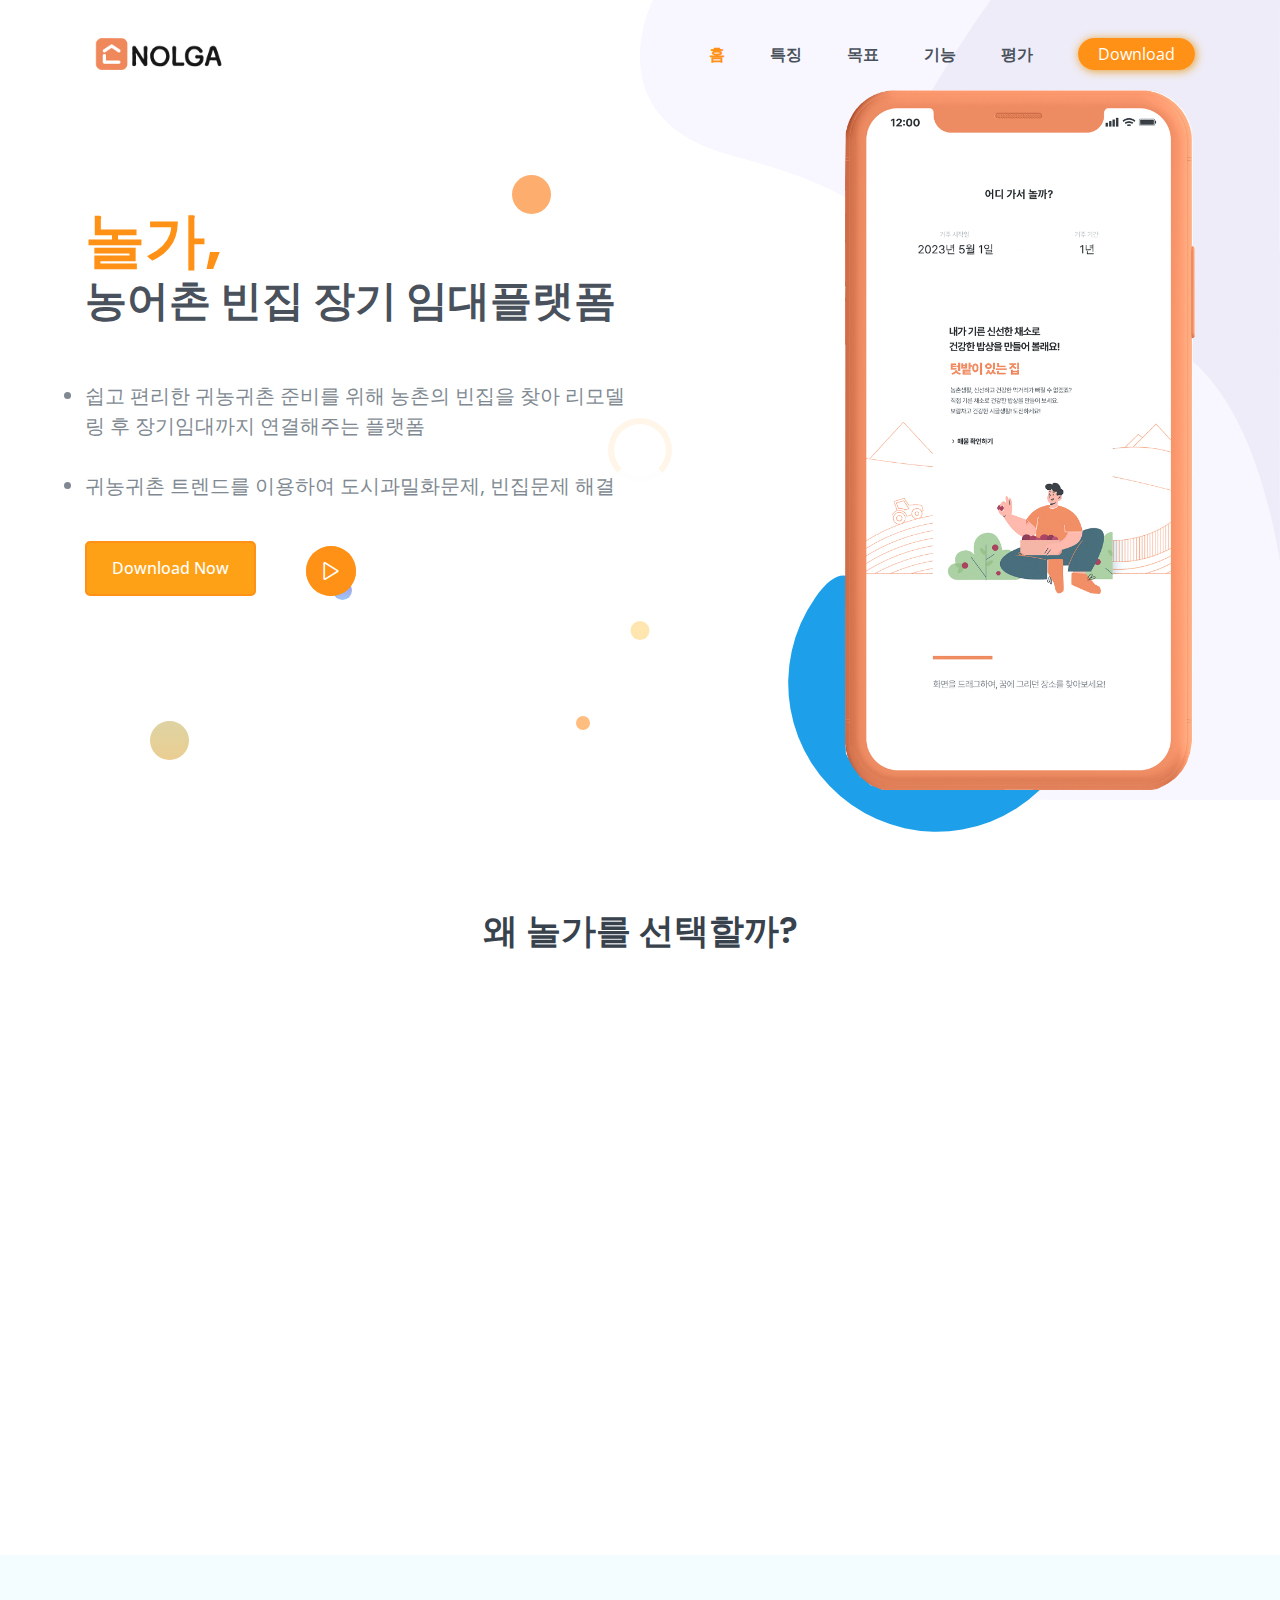
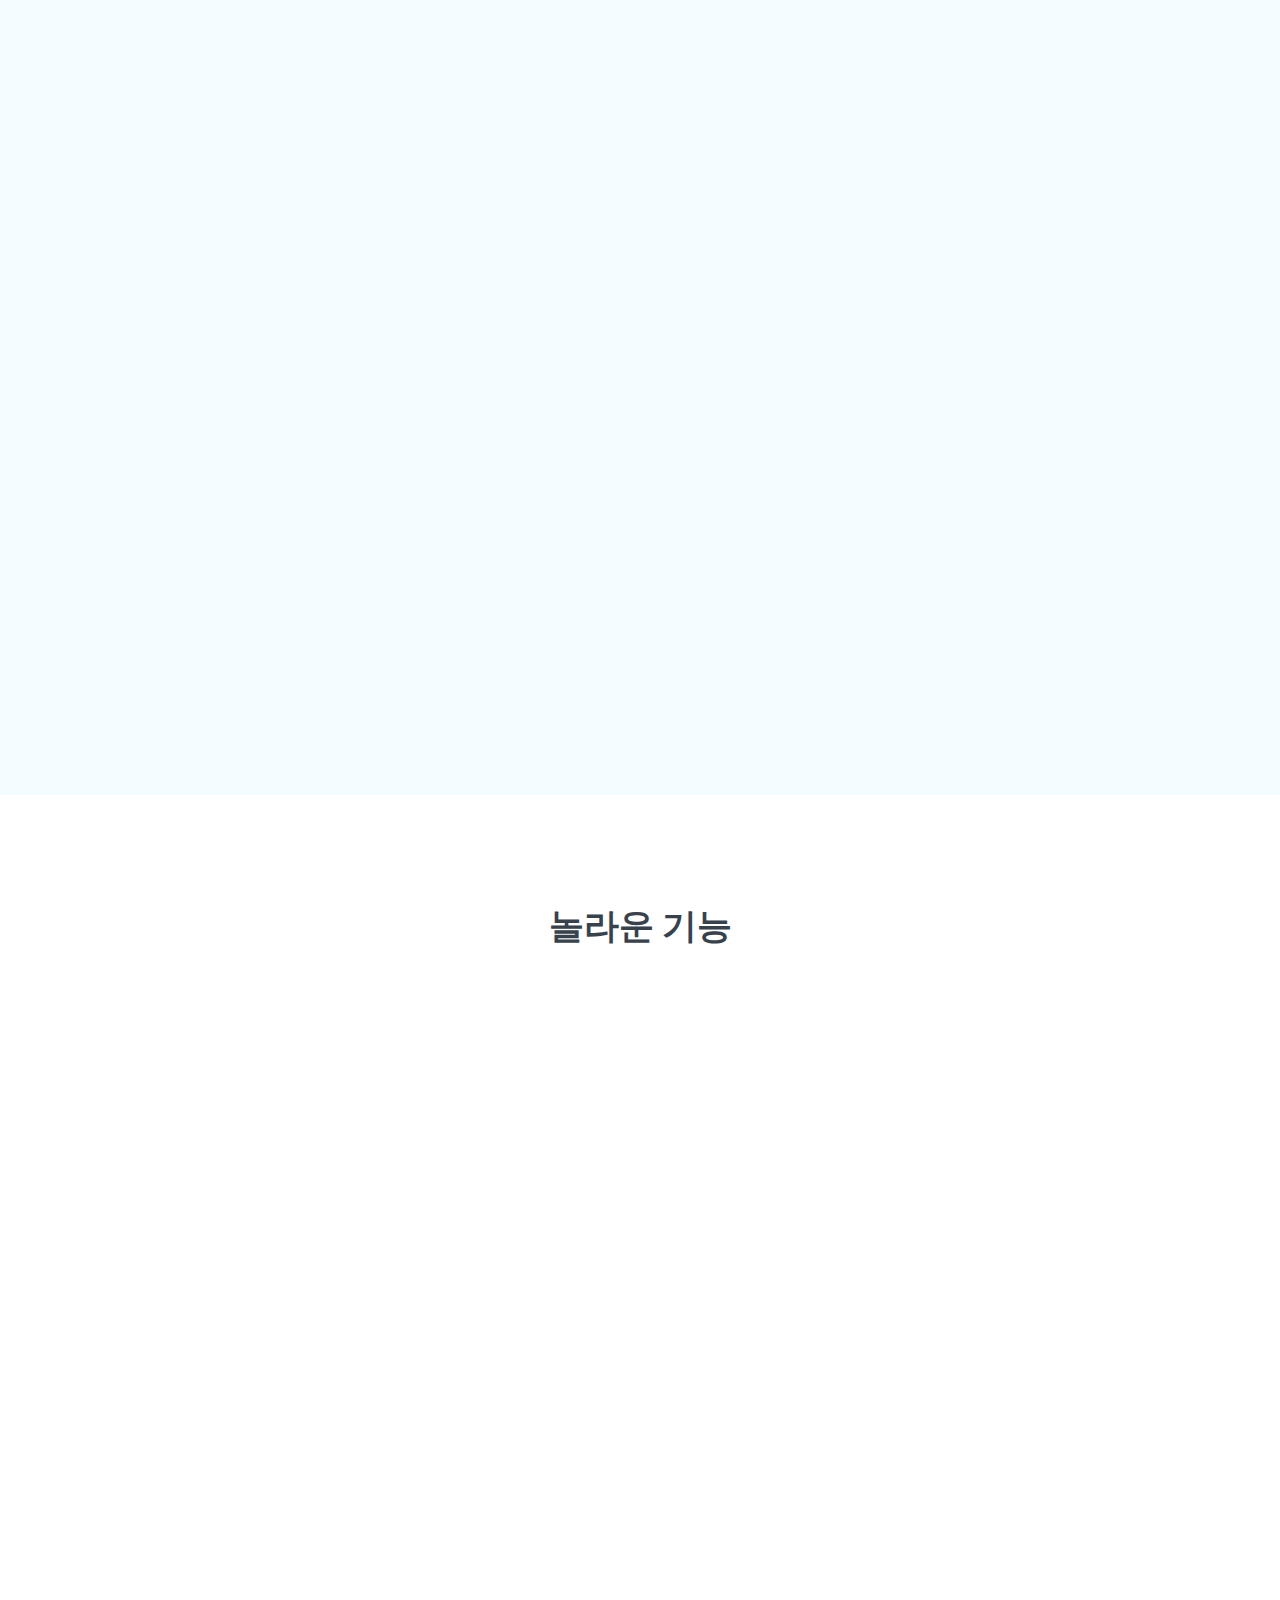
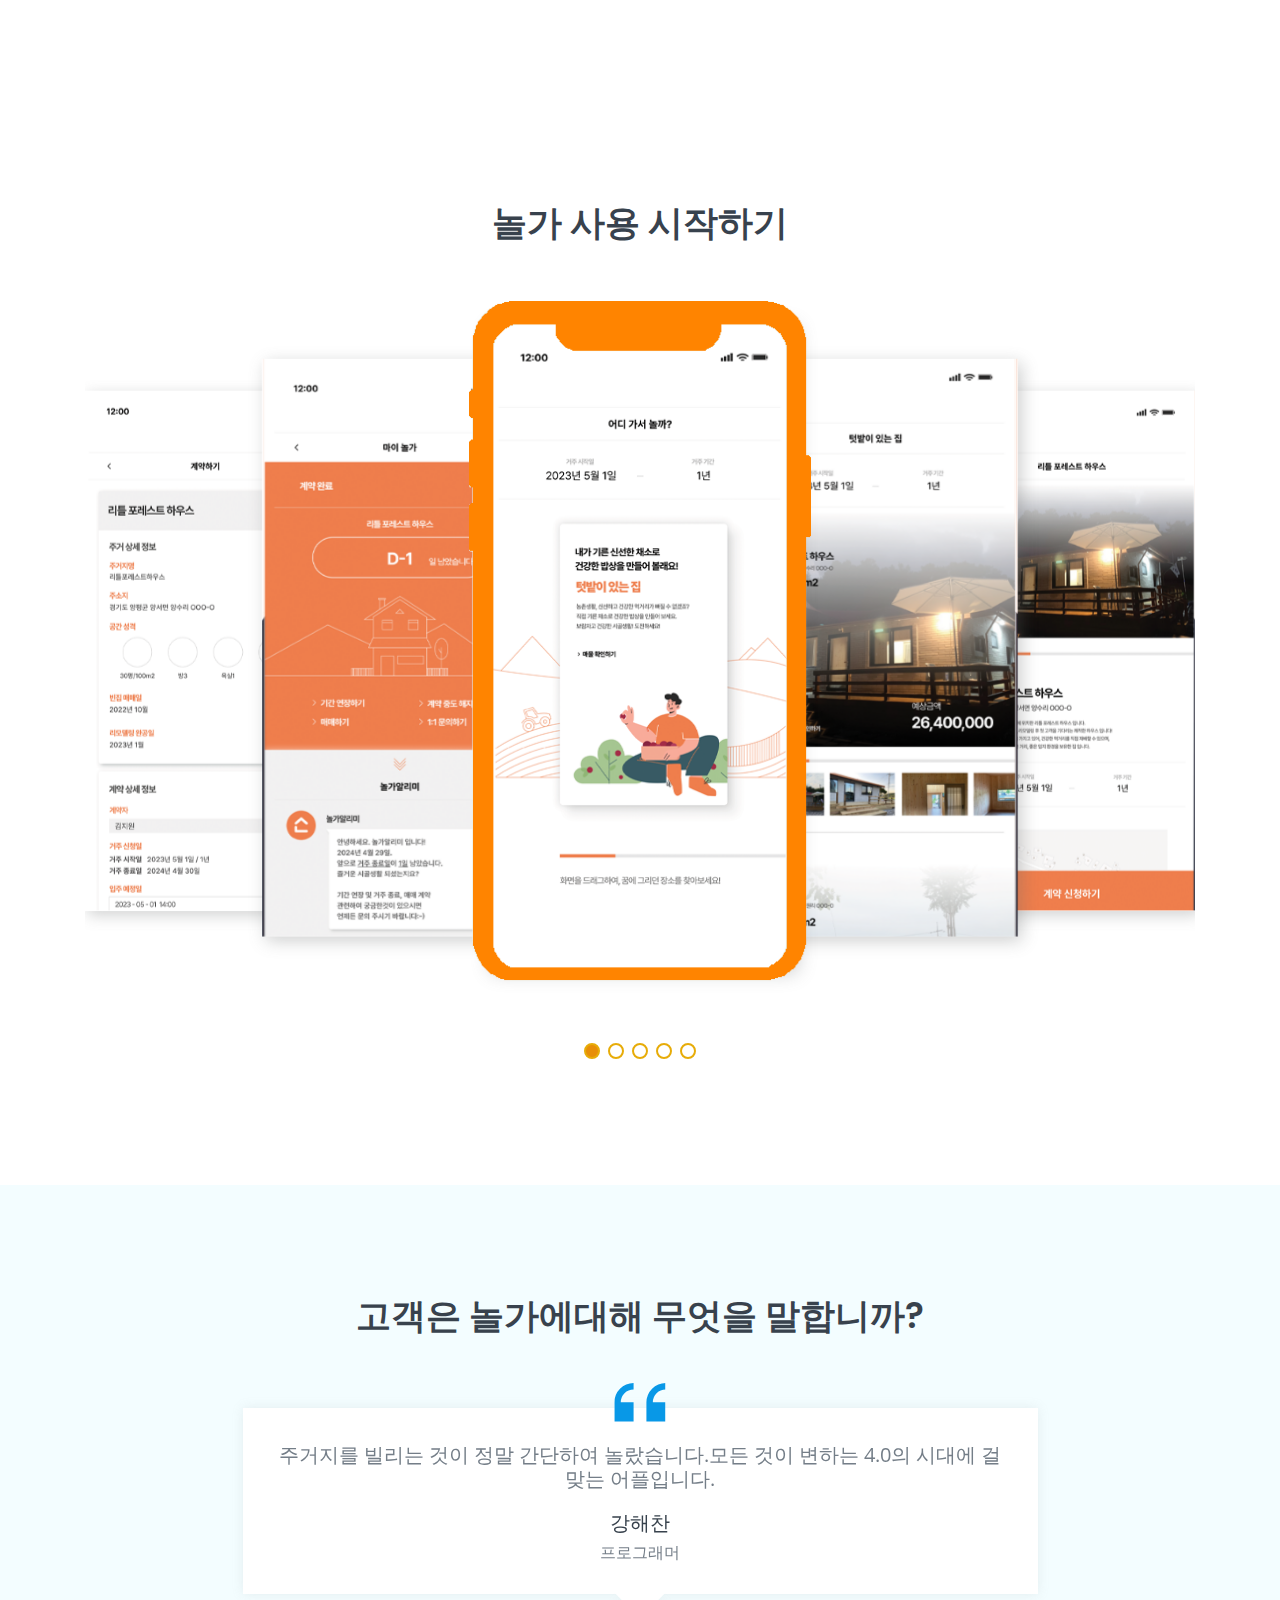
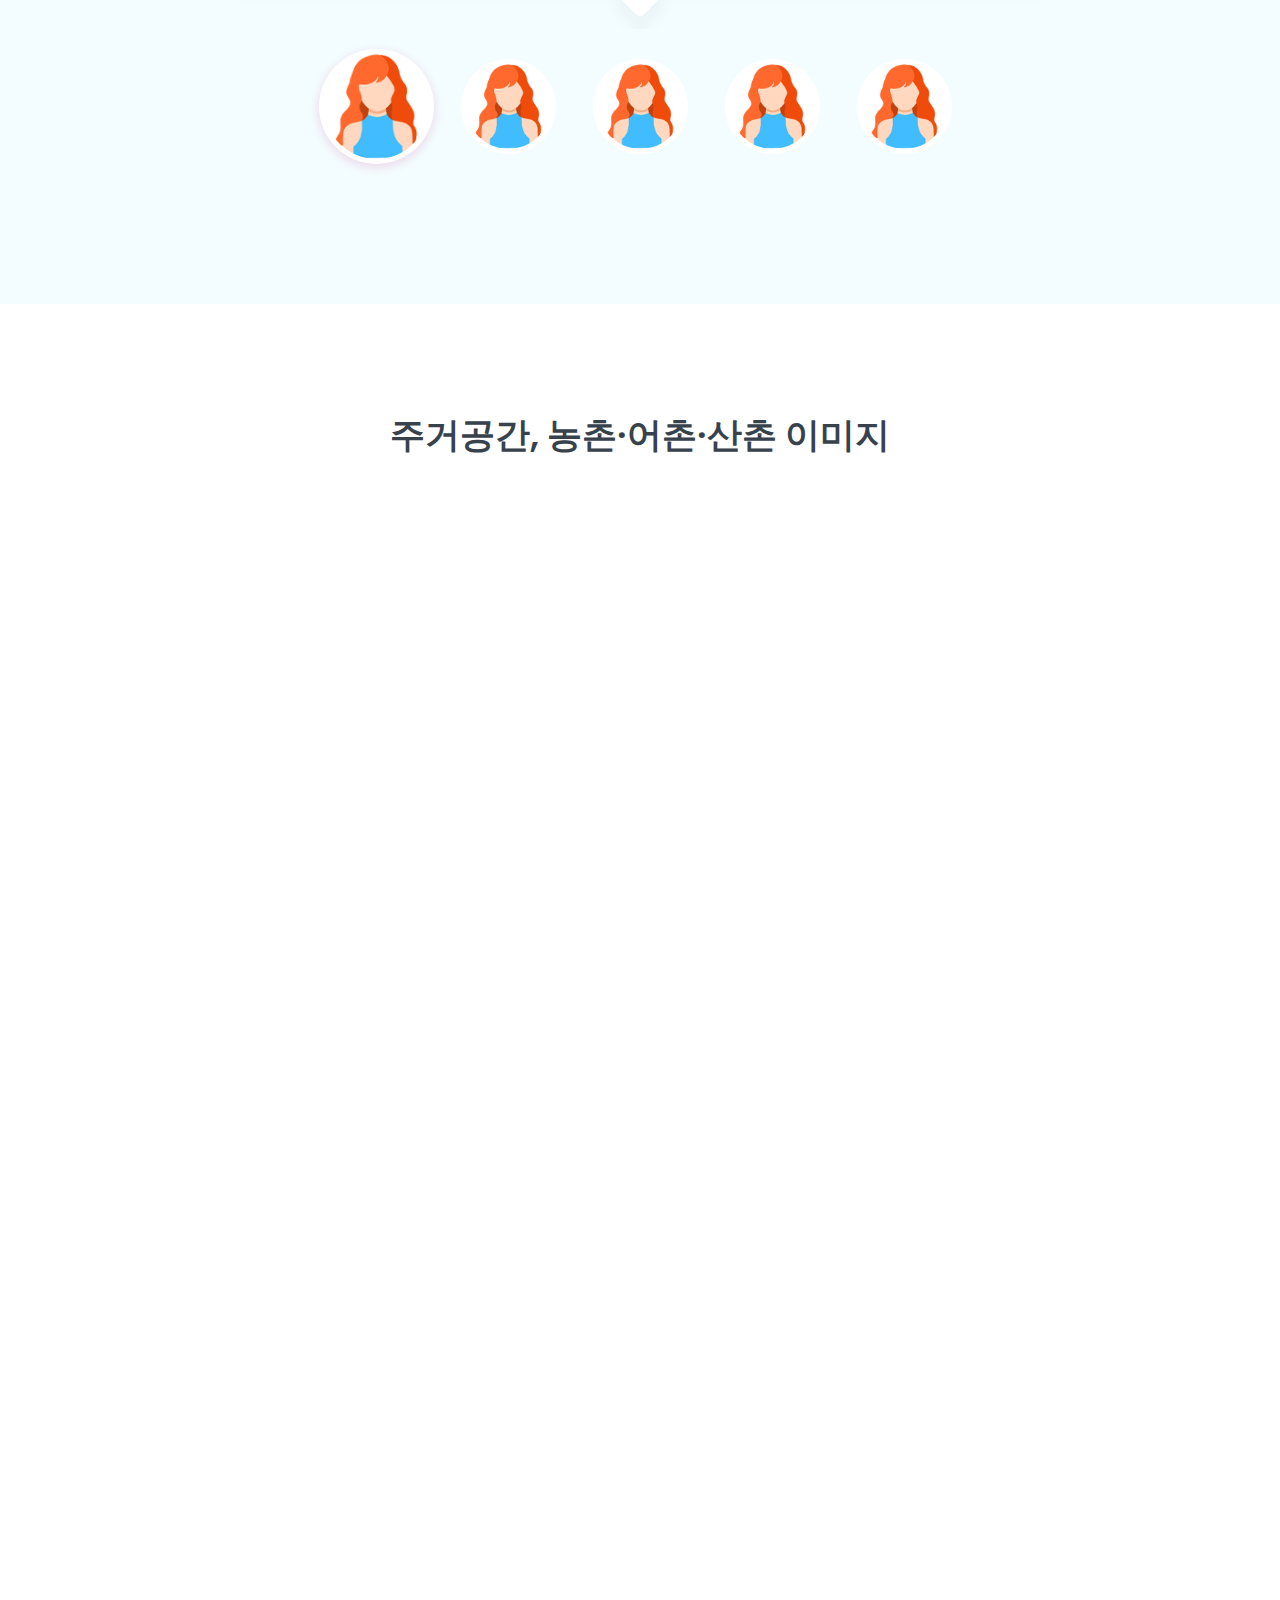
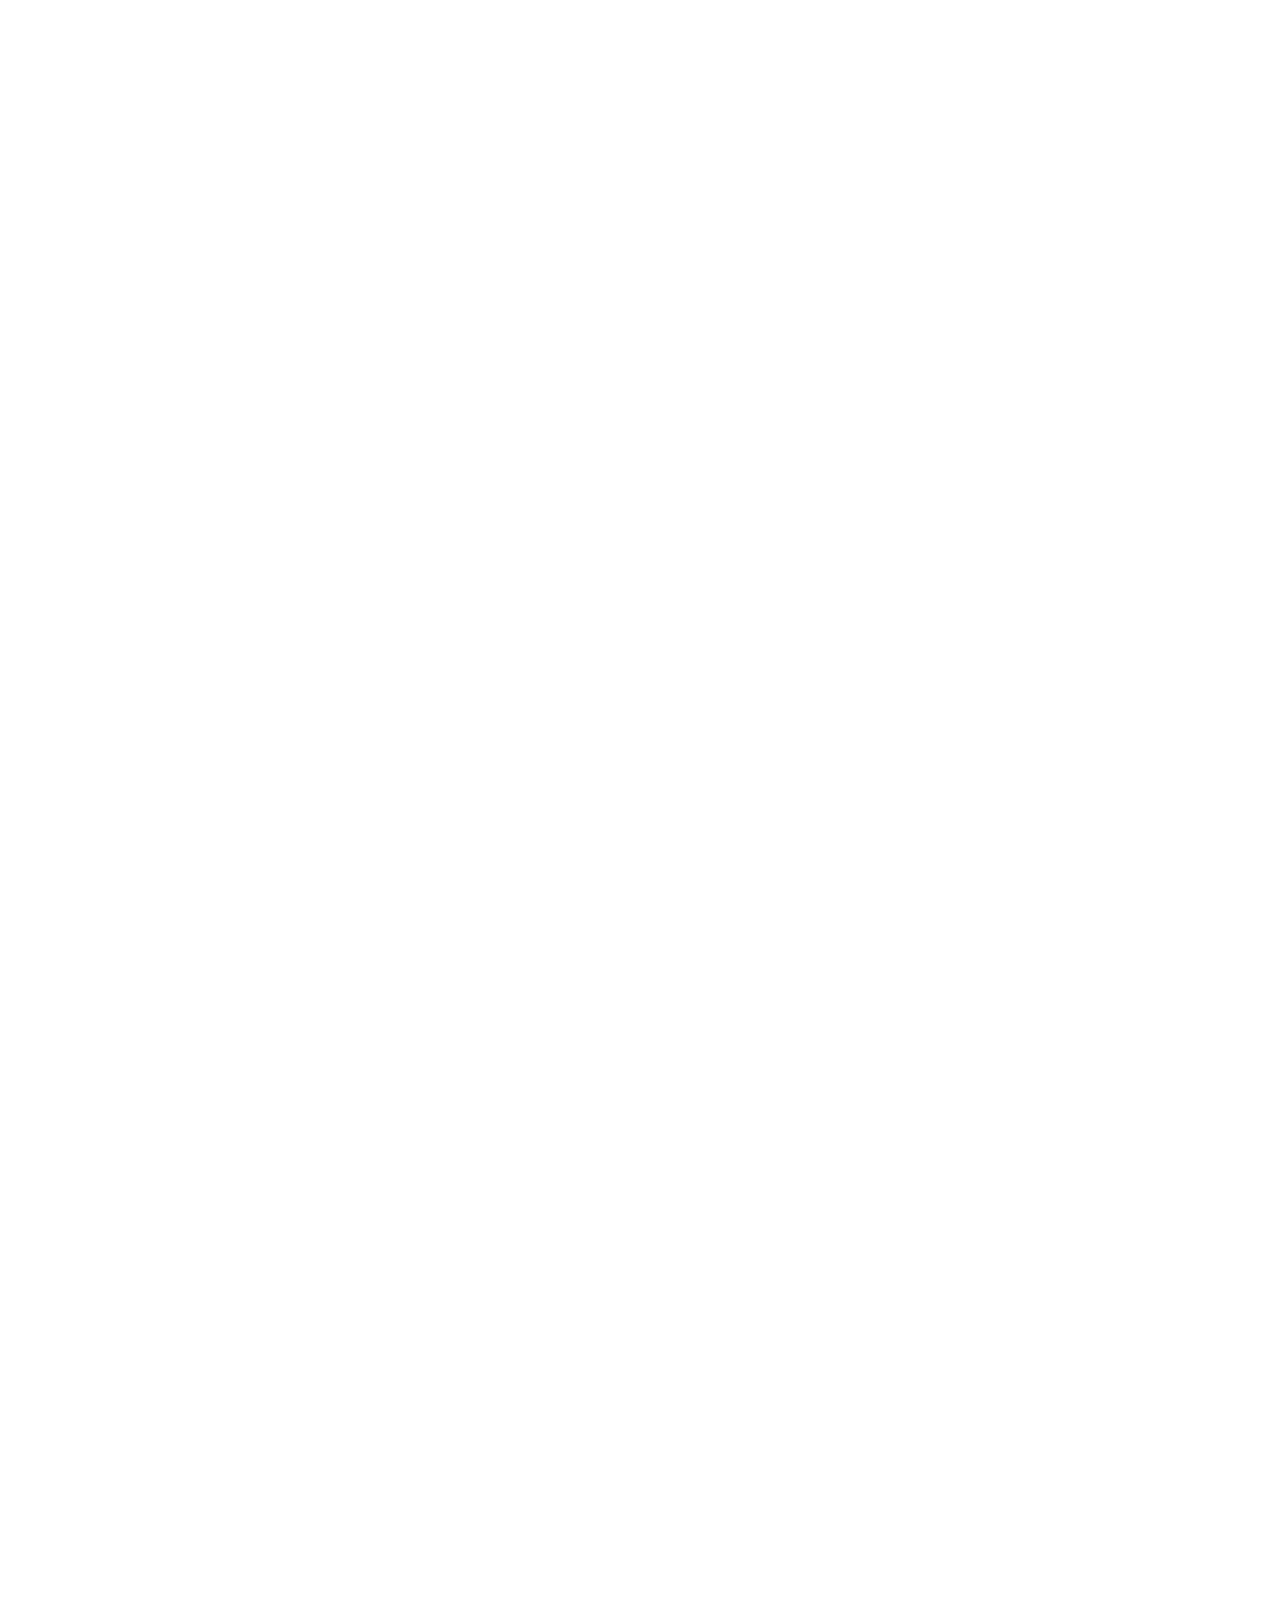
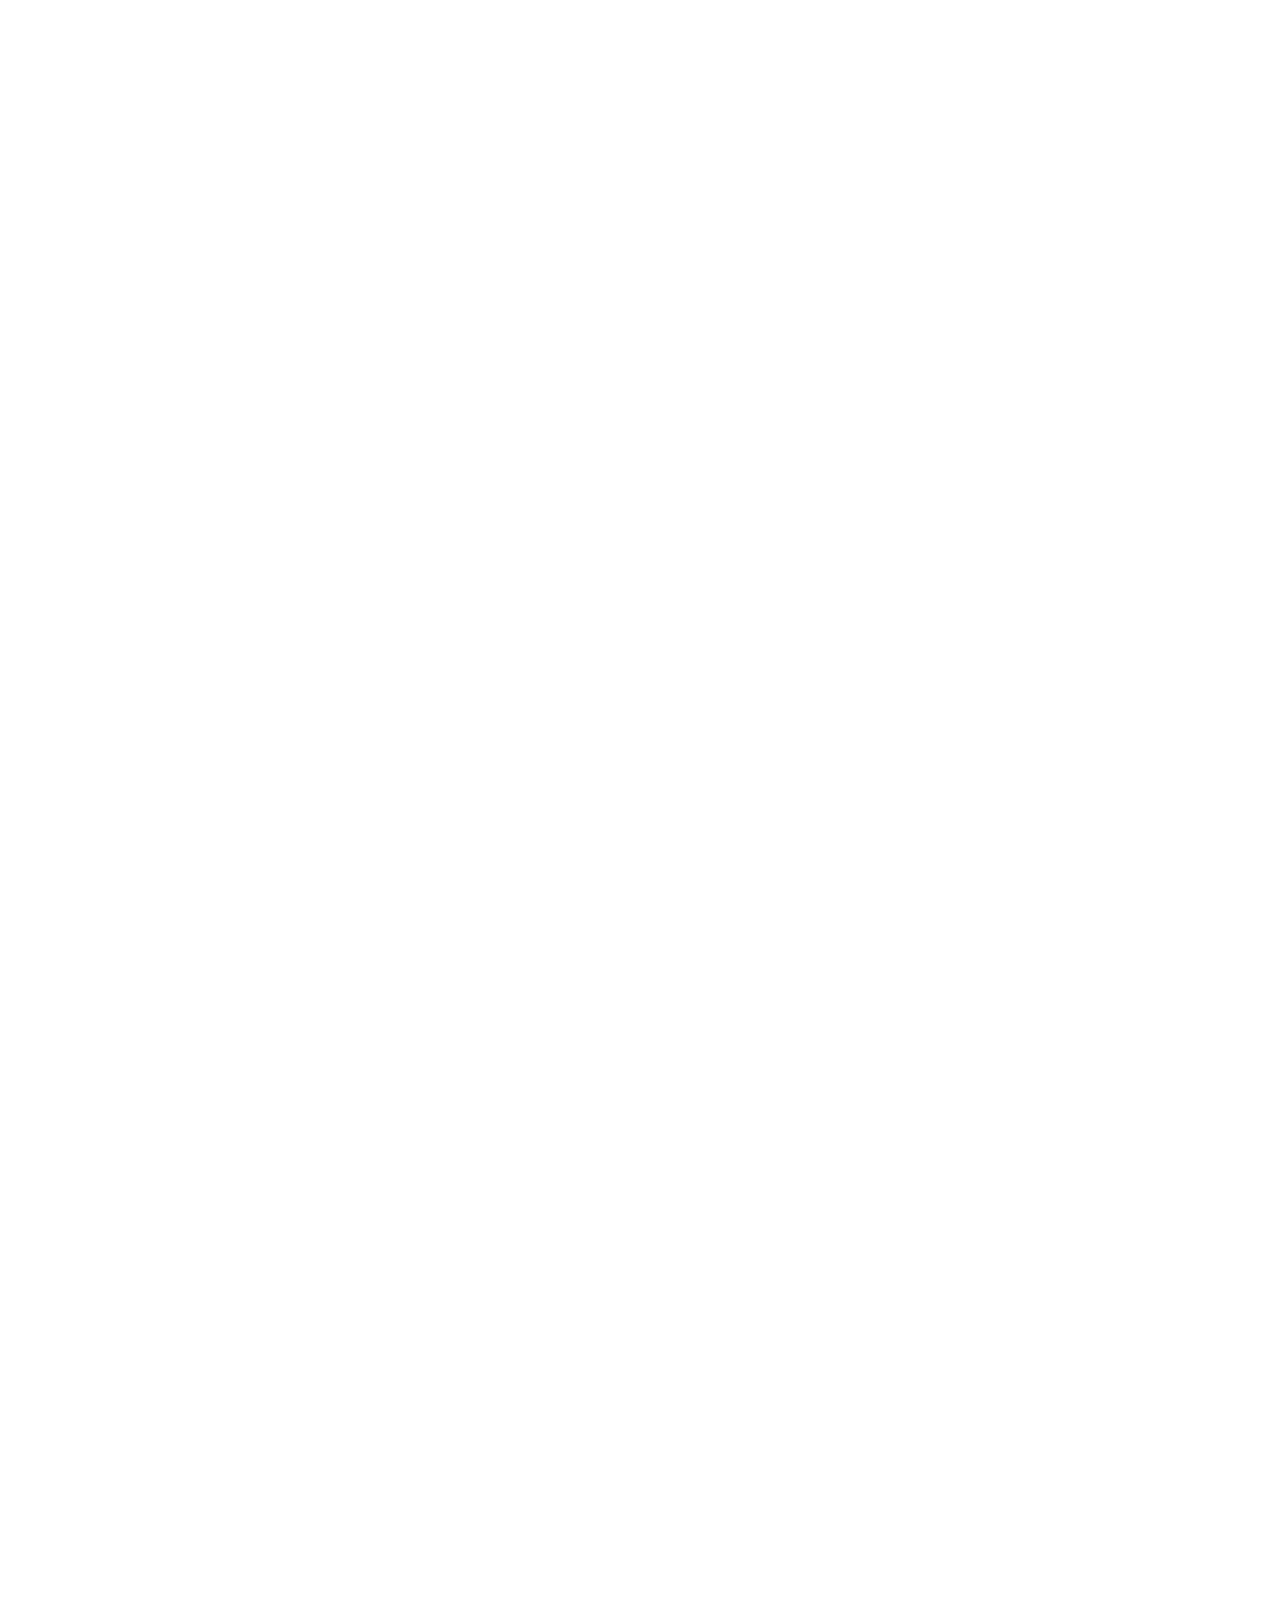
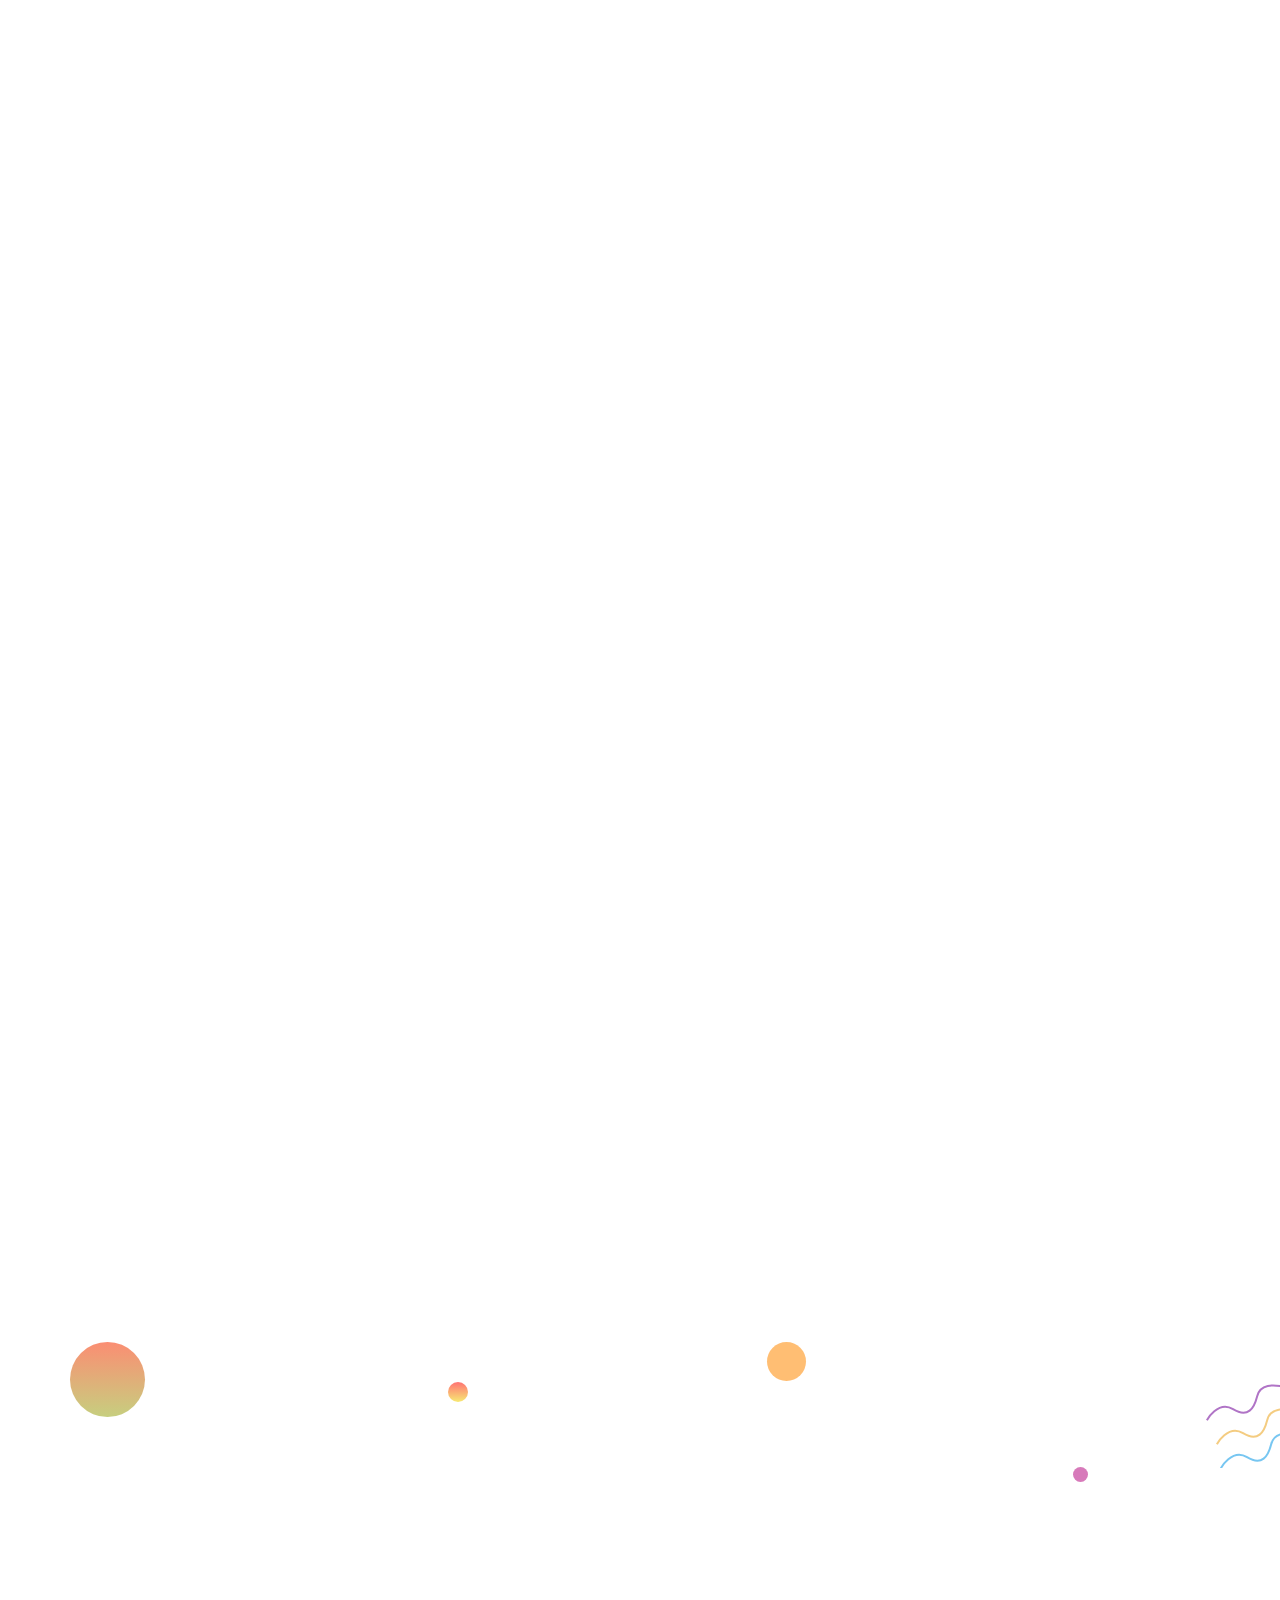
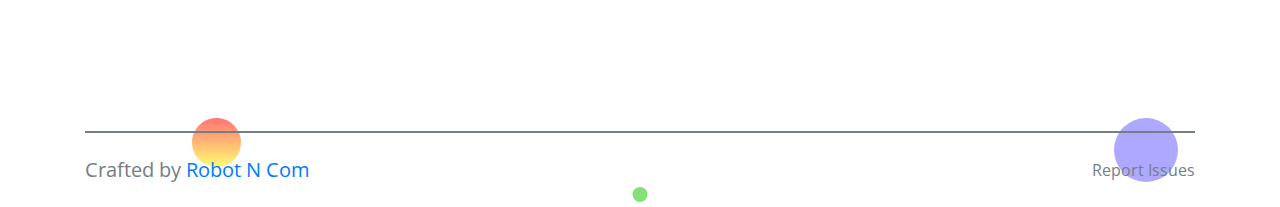
==== commit f9188d71: "commit" ====
--- a/index.html
+++ b/index.html
@@ -235,12 +235,12 @@
                 <div class="col-lg-6">
                     <div class="about-content mt-50 wow fadeInRightBig" data-wow-duration="1.3s" data-wow-delay="0.5s">
                         <div class="section-title">
-                            <h3 class="title">목표 맟 바전</h3>
+                            <h3 class="title">목표 및 바전</h3>
                             <p class="text">  
                                 &nbsp 놀가는 도시의 환경 오염 문제를 해결하는 것 외에도 도시와 시골의 주거 문제를 해결하는 데 
-                                도움이고 농촌지역의 임대 집을 관리하고 단순화하는 데 도움이 되는 도구를 제공합니다. 
-                                목표는 임대인이 전체 임대 사업을 관리하고 잠재 고객과 연결되도록 돕는 것입니다. 
-                                이 도구는 또한 고객이 객실을 보다 쉽게 ​​소통하고 관리할 수 있는 플랫폼을 제공합니다.</p>
+                                도움이 되고 농촌지역의 임대 집을 관리하고 단순화하는 데 도움이 되는 도구를 제공합니다. 
+                                놀가의 목표는 농촌 주거의 임대인과 귀농을 꿈꾸는 잠재 고객의 연결을 봅는 것입니다. 
+                                이 플랫폼은 또한 고객이 주거공간을 보다 쉽게 ​​관리할 수 있도록 다양한 기능을 제공합니다.</p>
                         </div> <!-- section title -->
                     </div> <!-- about content -->
                 </div>
@@ -270,7 +270,9 @@
                             </div>
                             <div class="features-content media-body">
                                 <h4 class="features-title">비대면 장기임대 계약</h4>
-                                <p class="text">집주인에게 직접 갈 필요 없이 집을 임대하려면 전자 계약서에 서명하기만 하면 된다. 고객 정보는 당사에서 안전하게 보관한다.</p>
+                                <p class="text">집주인에게 직접 갈 필요 없이 집을 임대할수있다.마음에 드는 집을 확인 후, 전자 계약서에 서명하기만 하면 됩니다.
+                                    고객 정보는 당사에서 안전하게 보관해 드립니다.
+                                </p>
                             </div>
                         </div> <!-- single features -->
                         
@@ -280,7 +282,7 @@
                             </div>
                             <div class="features-content media-body">
                                 <h4 class="features-title">계약만기 후 매매 혹은 이동</h4>
-                                <p class="text">계약 후 기다리지 않고 바로 입주 가능하다.</p>
+                                <p class="text">계약 후 기다리지 않고 바로 입주가 가능합니다.</p>
                             </div>
                         </div> <!-- single features -->
                         
@@ -290,7 +292,7 @@
                             </div>
                             <div class="features-content media-body">
                                 <h4 class="features-title">농촌거주 및 체험</h4>
-                                <p class="text">직접 만든 재료로 농사를 짓고 요리를 하는 등 고객이 해보지 못한 시골 체험을 소개한다.
+                                <p class="text">직접 농사지은 재료로 요리를 하는 등 고객이 체험해 보지 못한 다양한 농촌 체험을 소개해 드립니다.
                                 </p>
                             </div>
                         </div> <!-- single features -->
@@ -386,15 +388,15 @@
             <div class="row justify-content-center">
                 <div class="col-lg-9">
                     <div class="testimonial-wrapper">
-                        <div class="testimonial-content">
+                        <div class="testimonial-content">           
                             <div class="single-testimonial-content text-center">
                                 <div class="testimonial-quote">
                                     <img class="svg" src="assets/images/icon-quote.svg" alt="quote">
                                 </div>
                                 <div class="testimonial-text">
-                                    <p class="text"> 나는 꽤 기술에 정통한 사람입니다. 그러나 놀가를 올바른 선택 입니다. 저축액이 많아 더 이상 책 이 필요하지 않습니다.</p>
-                                    <h4 class="holder-name">홍길동</h4>
-                                    <span class="sub-title">주택 주인</span>
+                                    <p class="text">주거지를 빌리는 것이 정말 간단하여 놀랐습니다.모든 것이 변하는 4.0의 시대에 걸맞는 어플입니다.</p>
+                                    <h4 class="holder-name">강해찬</h4>
+                                    <span class="sub-title">프로그래머</span>
                                 </div>
                             </div> <!-- single testimonial content -->
                             
@@ -403,9 +405,9 @@
                                     <img class="svg" src="assets/images/icon-quote.svg" alt="quote">
                                 </div>
                                 <div class="testimonial-text">
-                                    <p class="text">놀가는 저를 많이 지원합니 다. 방을 빌리는 것은 정말 간단하 고 모든 것이 변합니다. 4.0의 시대 입니다. 응용 프로그램에 더 많은 기능이 추가되기를 바랍니다.</p>
-                                    <h4 class="holder-name">강해찬</h4>
-                                    <span class="sub-title">프로그래머</span>
+                                    <p class="text">집주인과의 의사소통 방식이 아주 간단합니다. 쉽고 편하게 주거공간도 관리할 수 있어요.</p>
+                                    <h4 class="holder-name">김인철</h4>
+                                    <span class="sub-title">수도권 직장인</span>
                                 </div>
                             </div> <!-- single testimonial content -->
                             
@@ -414,9 +416,9 @@
                                     <img class="svg" src="assets/images/icon-quote.svg" alt="quote">
                                 </div>
                                 <div class="testimonial-text">
-                                    <p class="text">집주인과의 의사 소통은 훨씬 간단 합니다. 모든게 자동으로 렌트 하우 스도 관리할 수 있어요.</p>
-                                    <h4 class="holder-name">김인철</h4>
-                                    <span class="sub-title">회사 대표</span>
+                                    <p class="text">주거공간 계약에 대한 모든 것이 투명하게 관리됩니다. 내가 빌린 깨끗한 집. 나도 깨끗하게 관리하게 되었습니다.</p>
+                                    <h4 class="holder-name">홍길동</h4>
+                                    <span class="sub-title">디자이너</span>
                                 </div>
                             </div> <!-- single testimonial content -->
                             
@@ -425,18 +427,7 @@
                                     <img class="svg" src="assets/images/icon-quote.svg" alt="quote">
                                 </div>
                                 <div class="testimonial-text">
-                                    <p class="text">이전 에는 액세스 하기 어려웠던 모든 것 이 투명 합니다. 내 가 빌린 방 관리 는 아주 잘 했다. 앱 은 꽤 좋습니다.</p>
-                                    <h4 class="holder-name">홍길동</h4>
-                                    <span class="sub-title">디자인</span>
-                                </div>
-                            </div> <!-- single testimonial content -->
-                            
-                            <div class="single-testimonial-content text-center">
-                                <div class="testimonial-quote">
-                                    <img class="svg" src="assets/images/icon-quote.svg" alt="quote">
-                                </div>
-                                <div class="testimonial-text">
-                                    <p class="text">처음 에는 부기 에서 전환 하는 것 을 주저 했지만 앱 을 사용 해 본 후 확신 이 생겼습니다.</p>
+                                    <p class="text">처음에는 놀가를 통해 내 집을 내놓는 것을 망설였지만, 앱 을 사용 해 본 후 확신 이 생겼습니다.</p>
                                     <h4 class="holder-name">홍길동</h4>
                                     <span class="sub-title">주택 주인</span>
                                 </div>
@@ -574,7 +565,7 @@
                             <a class="logo" href="#" >
                                 <img src="assets/images/logo.png" alt="Logo">
                             </a>
-                            <p class="text">우리는 항상 고객에게 최고의 제품을 제공 하는 것을 목표로 하다.</p>
+                            <p class="text">우리는 항상 고객에게 최고의 제품을 제공하는 것을 목표로 합니다.</p>
                             <ul class="social">
                                 <li><a href="#"><i class="lni lni-facebook"></i></a></li>
                                 <li><a href="#"><i class="lni lni-twitter"></i></a></li>
